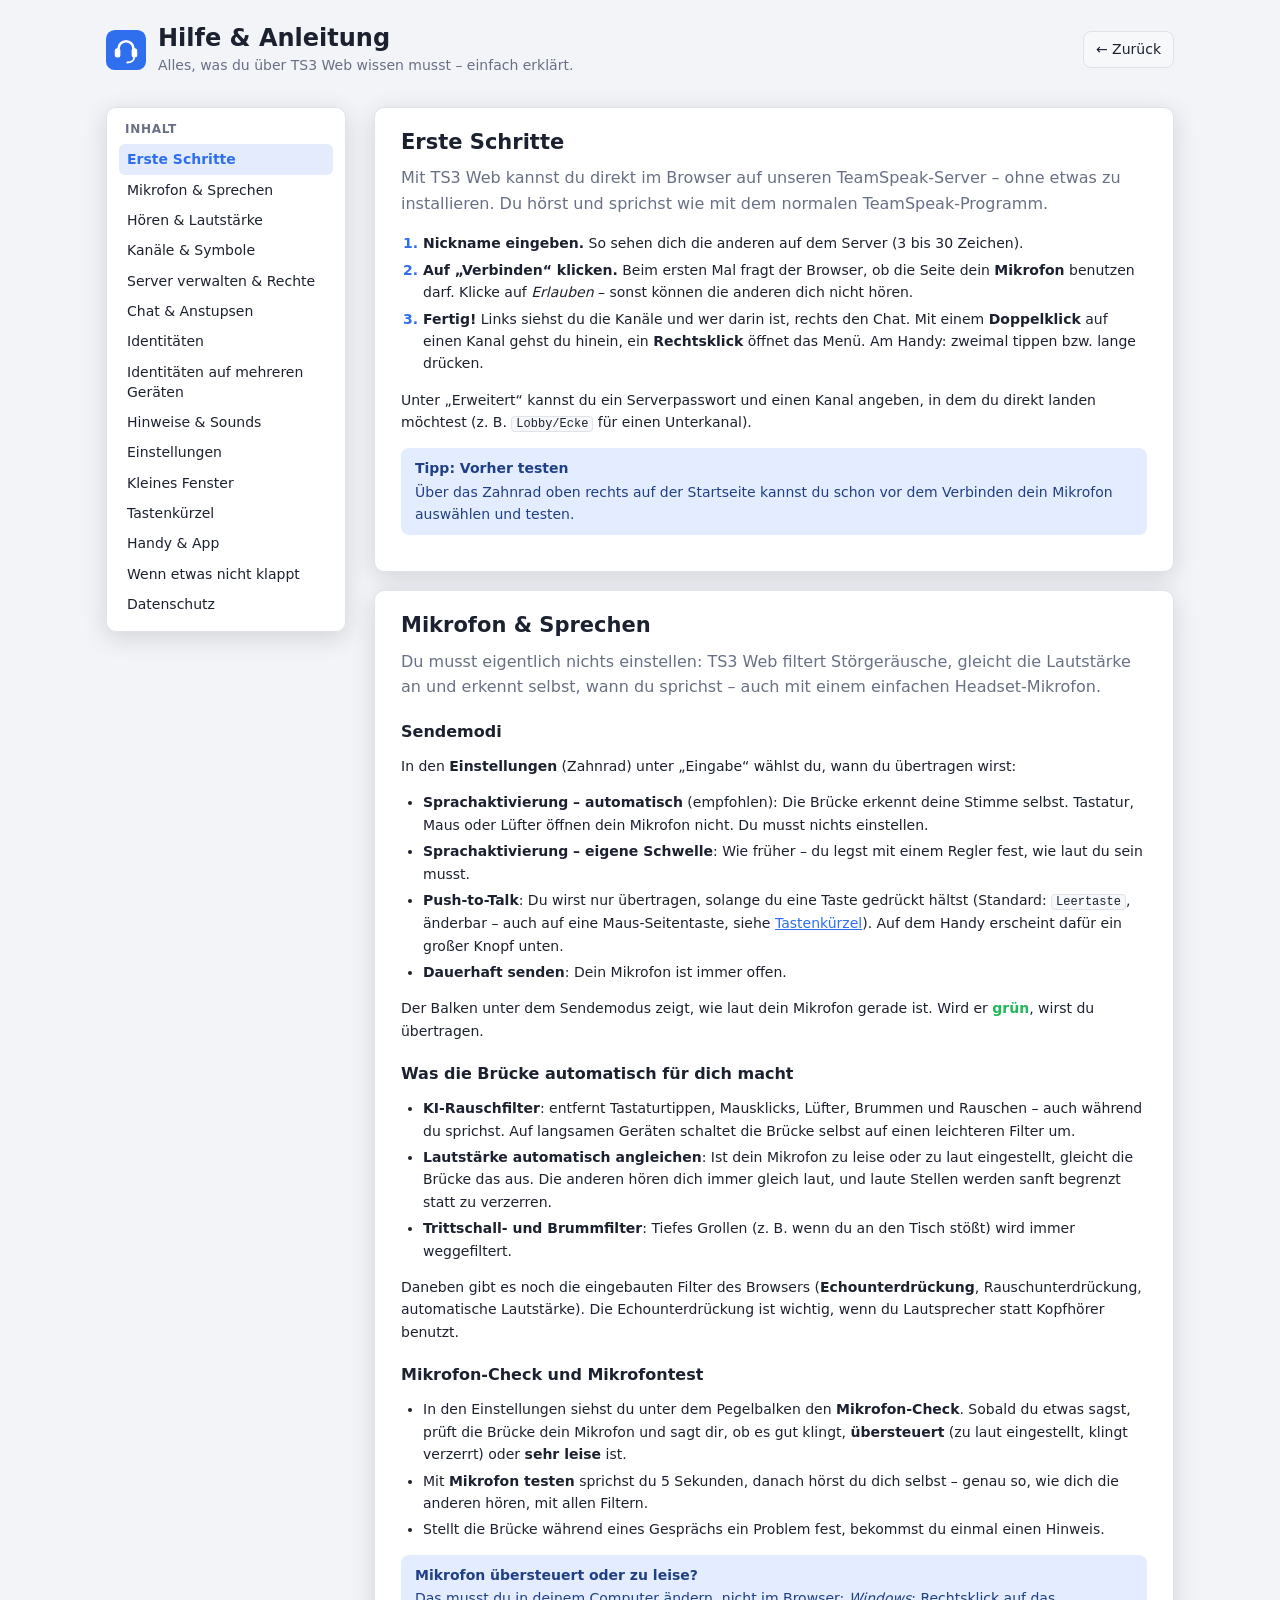
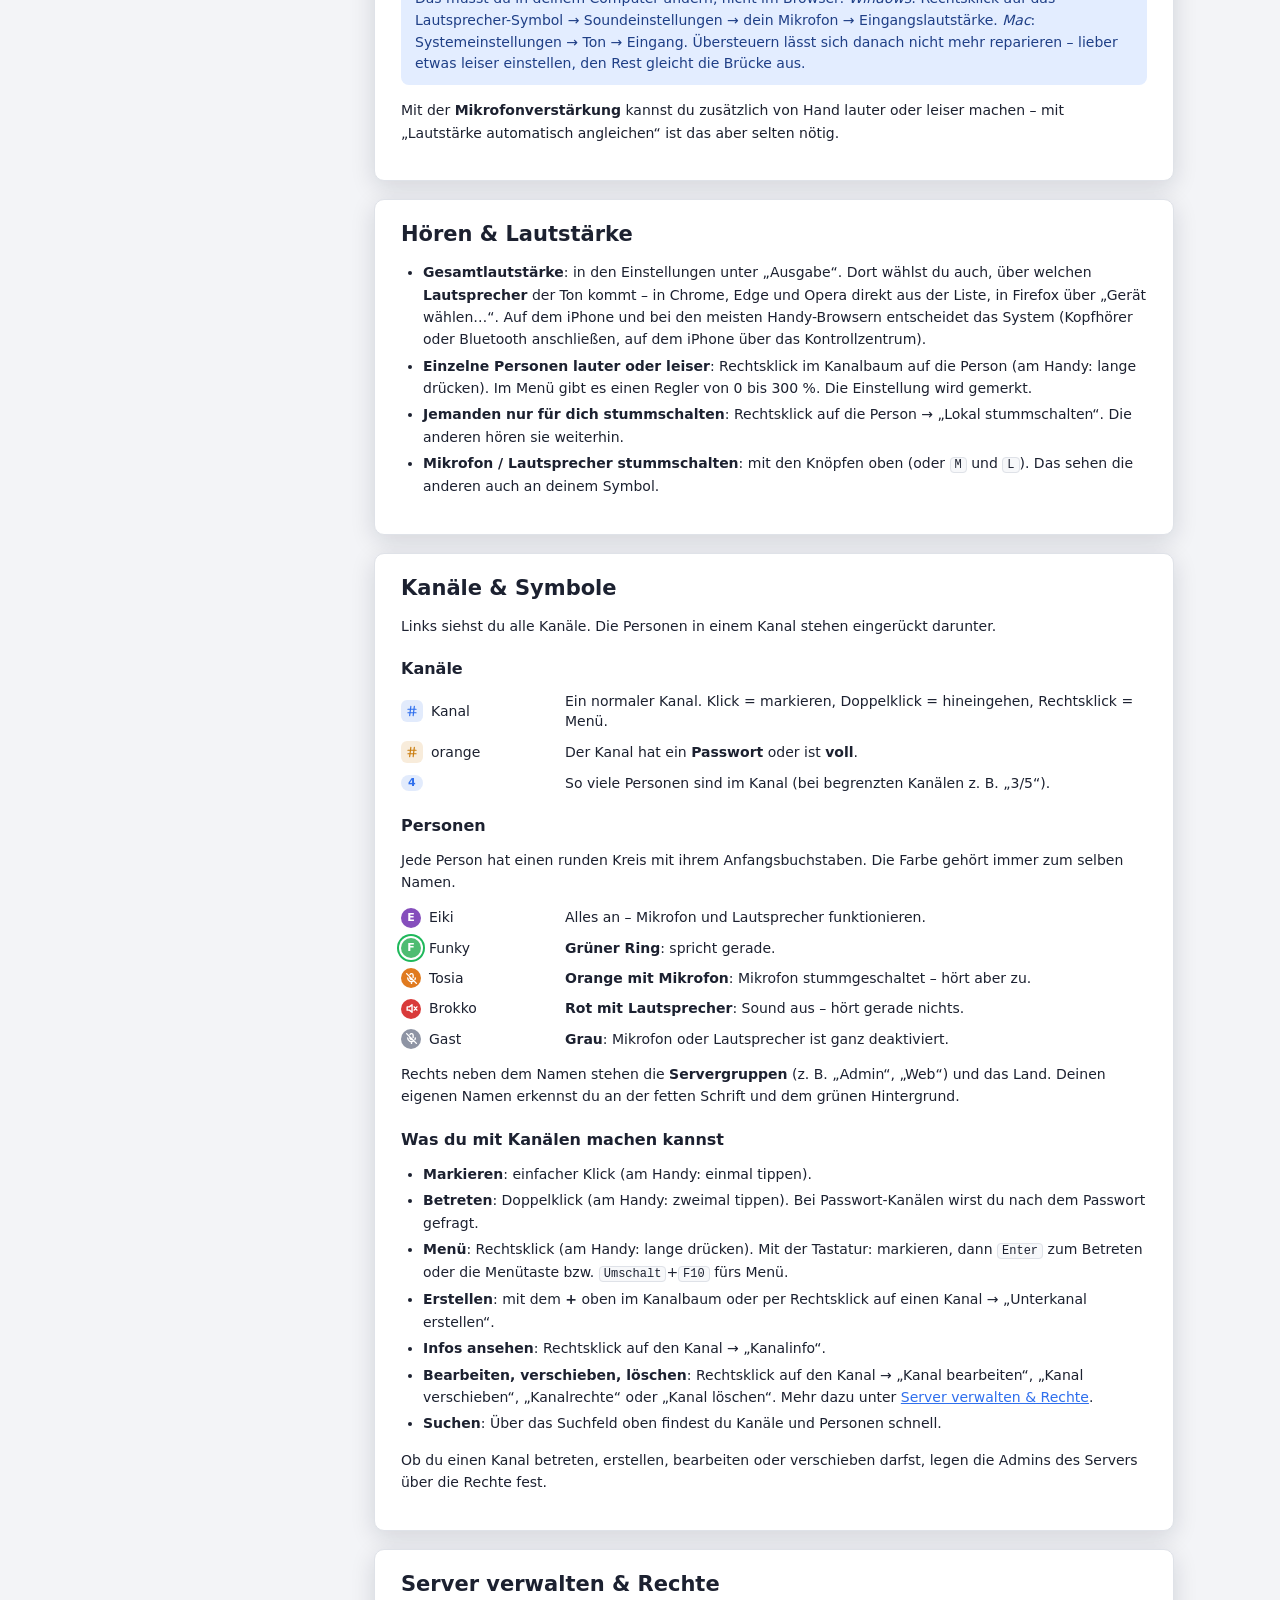
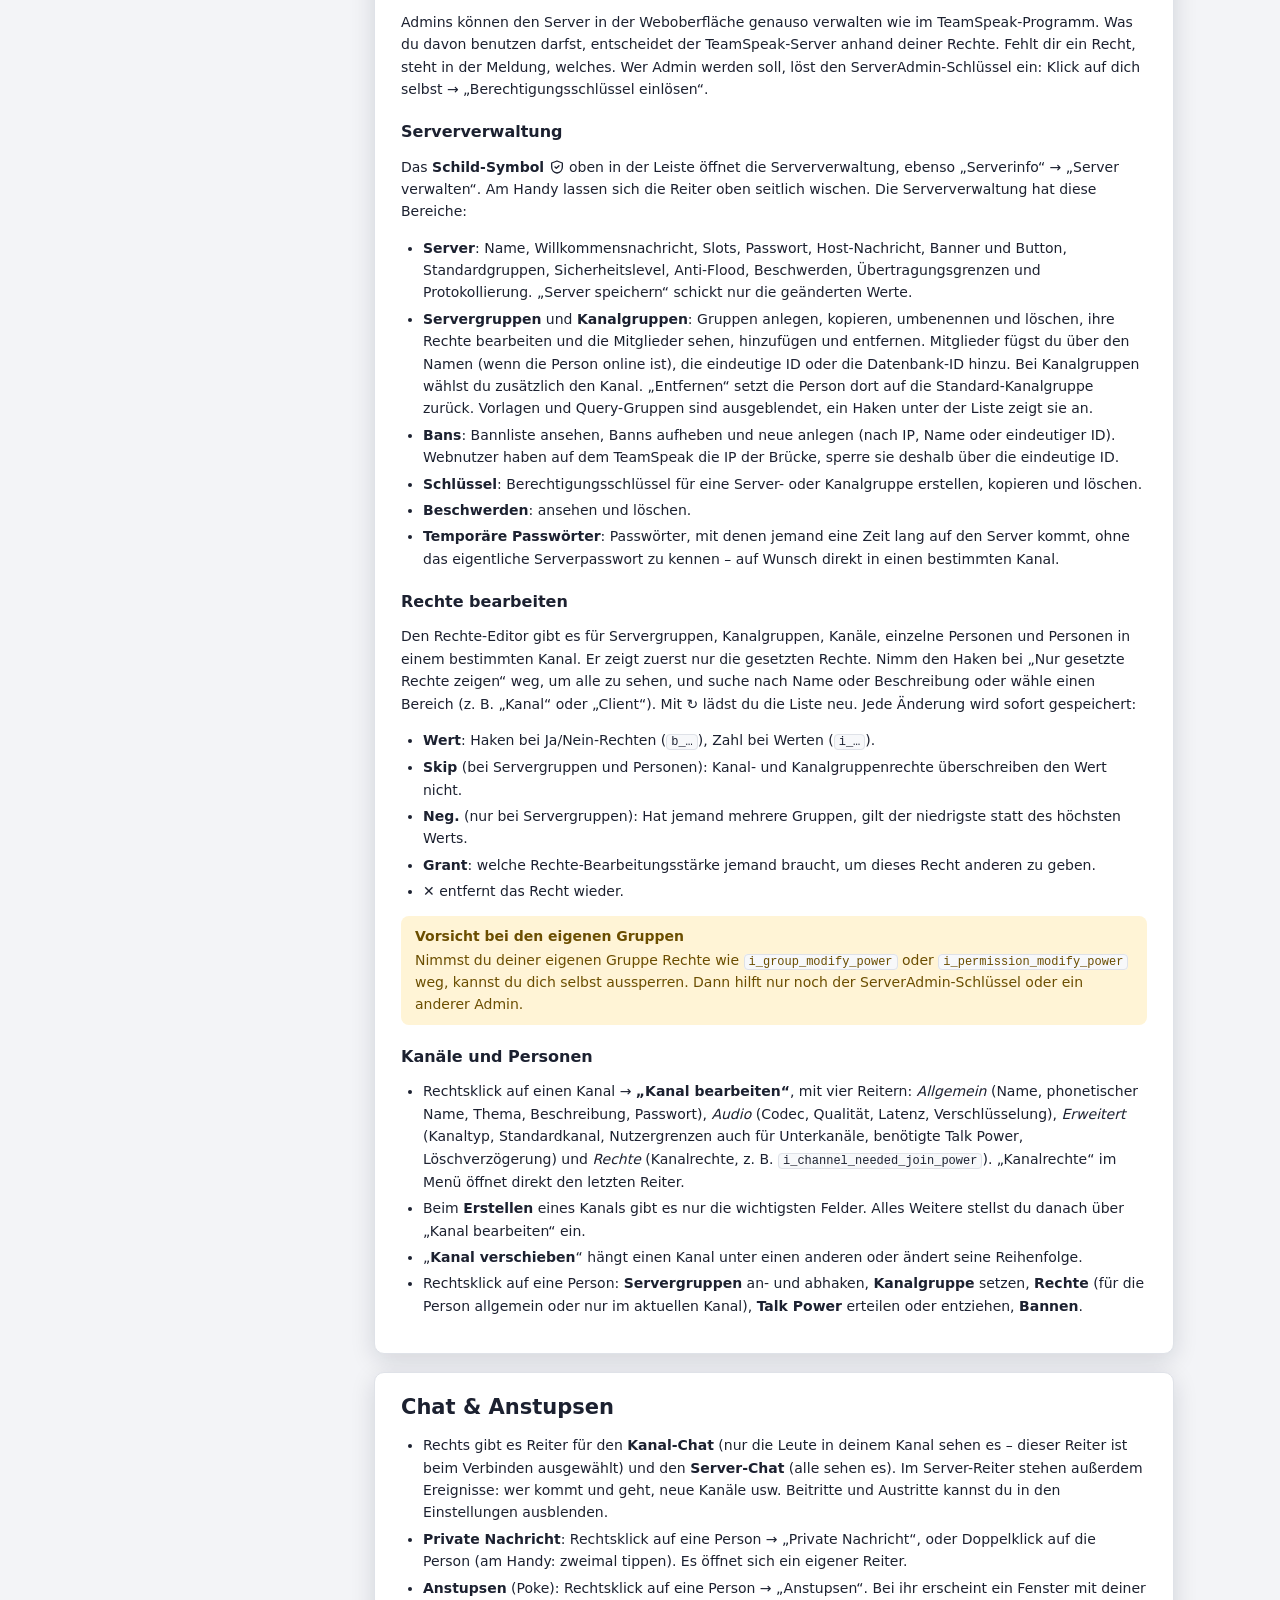
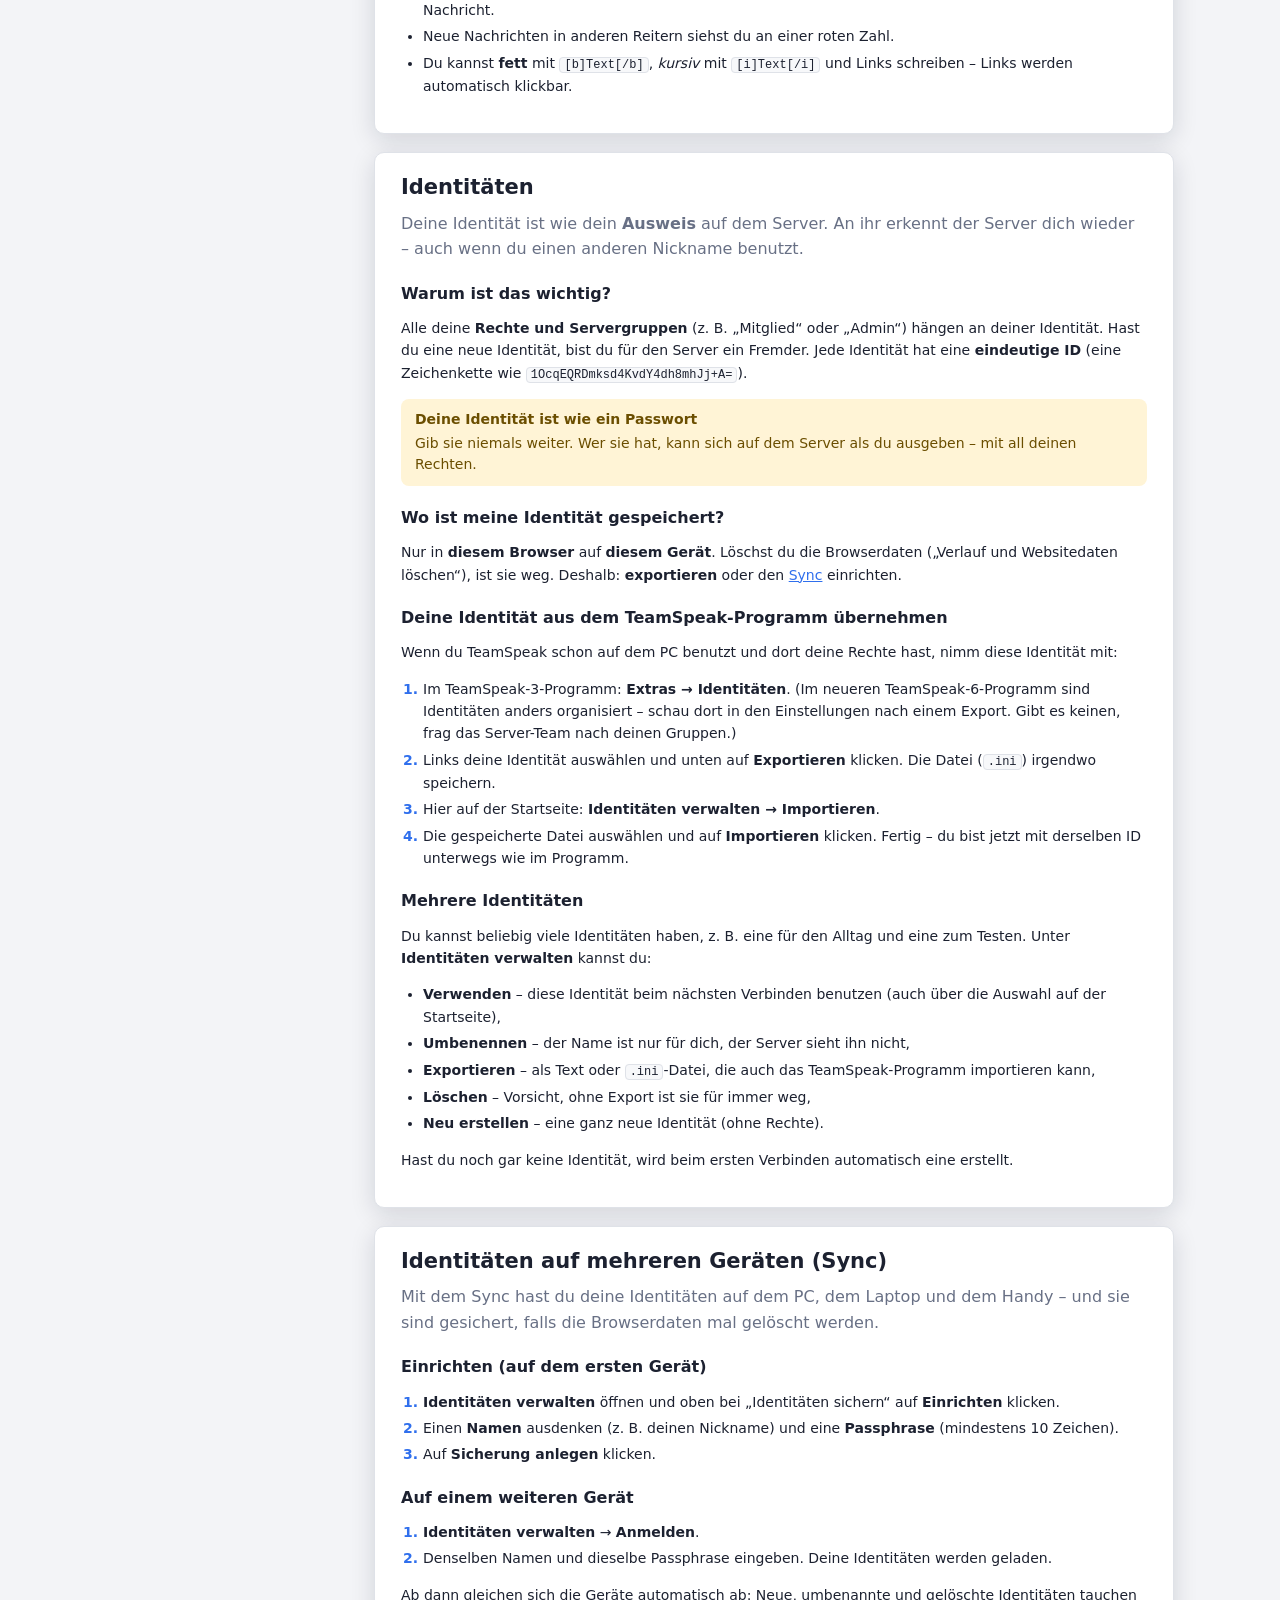
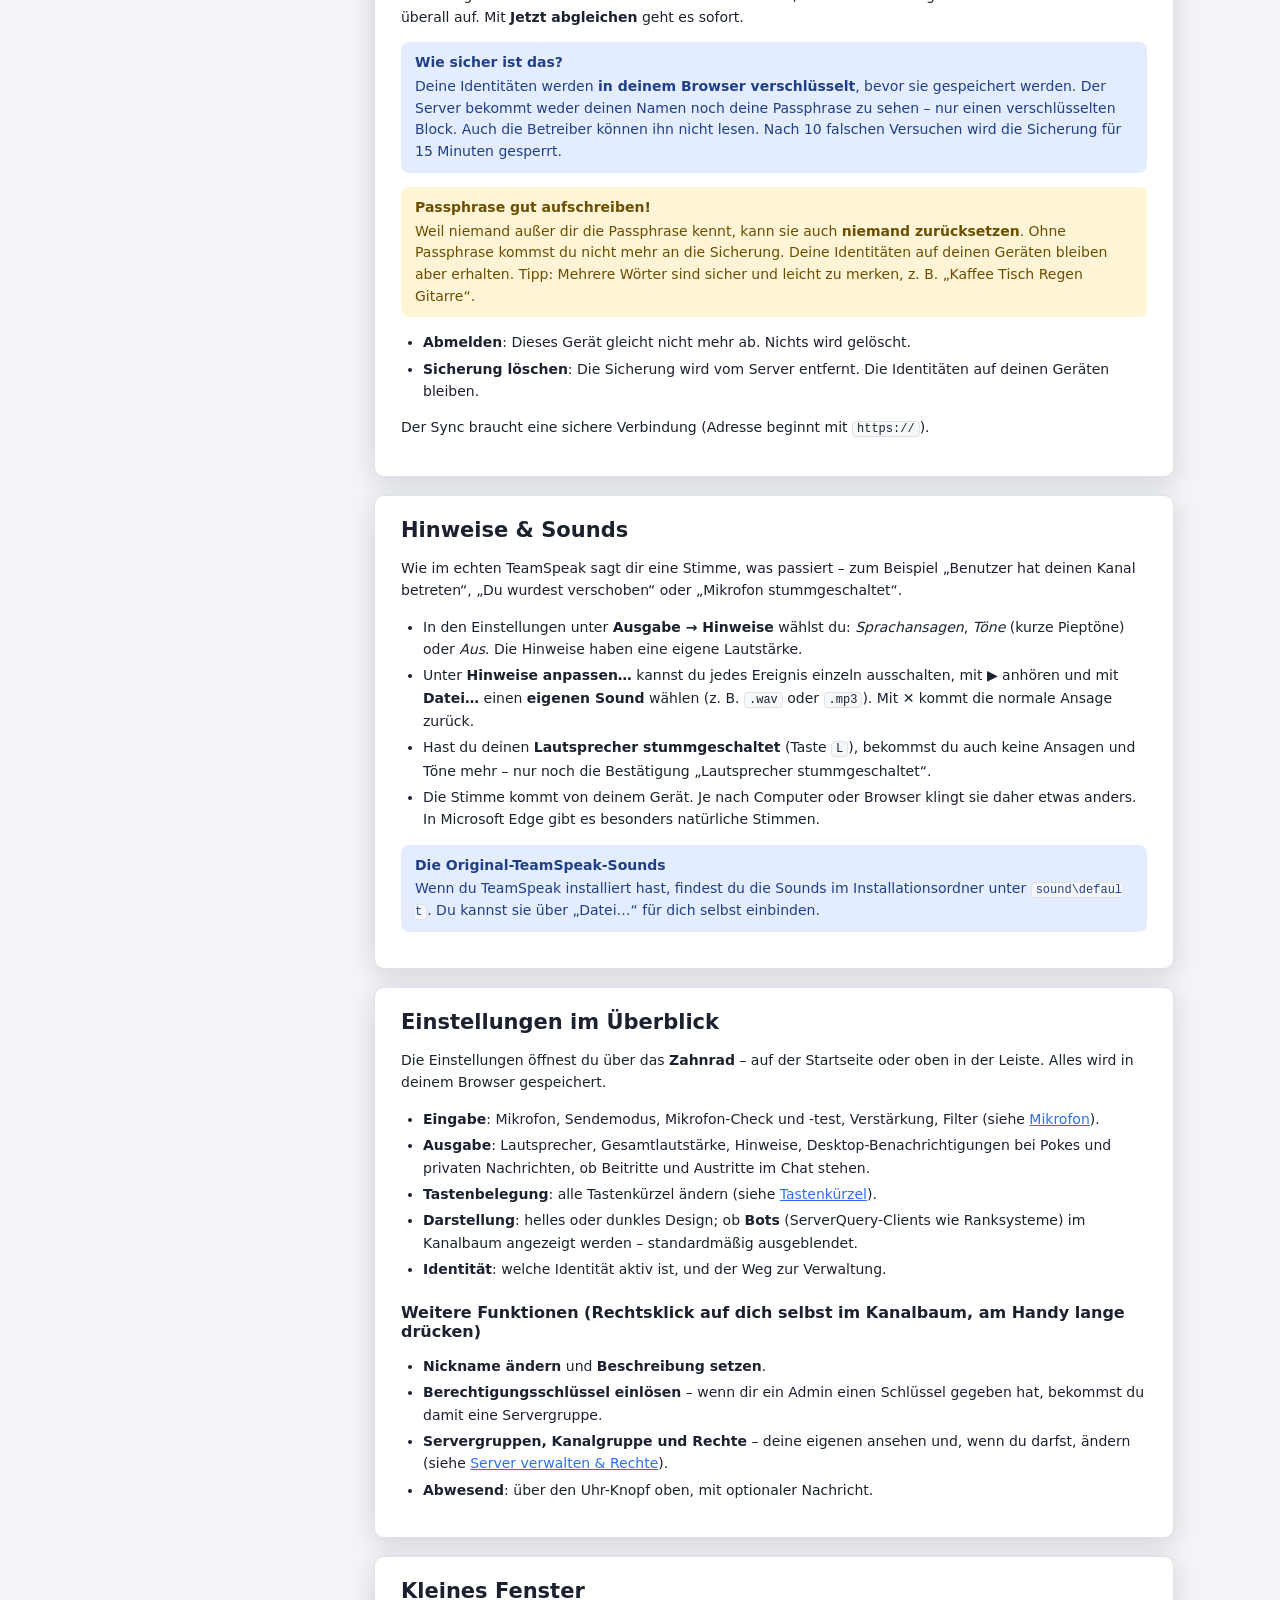
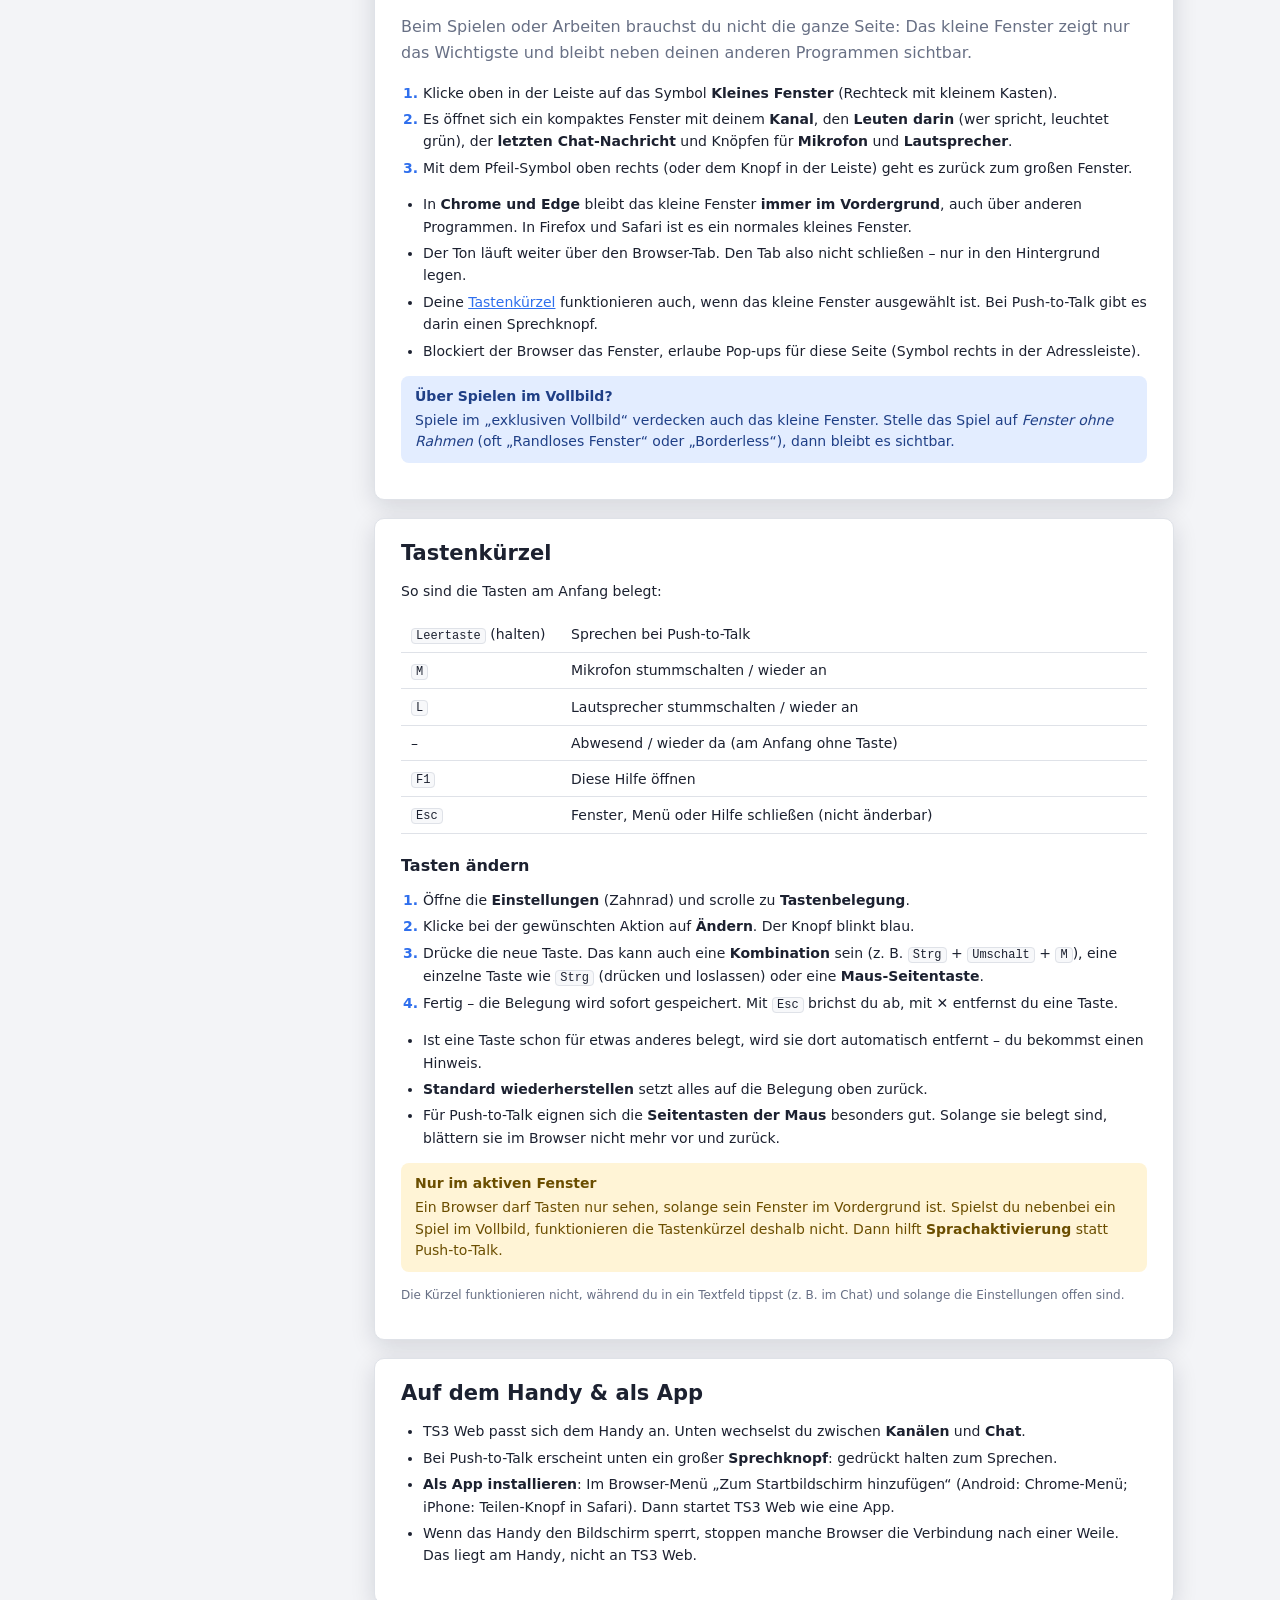
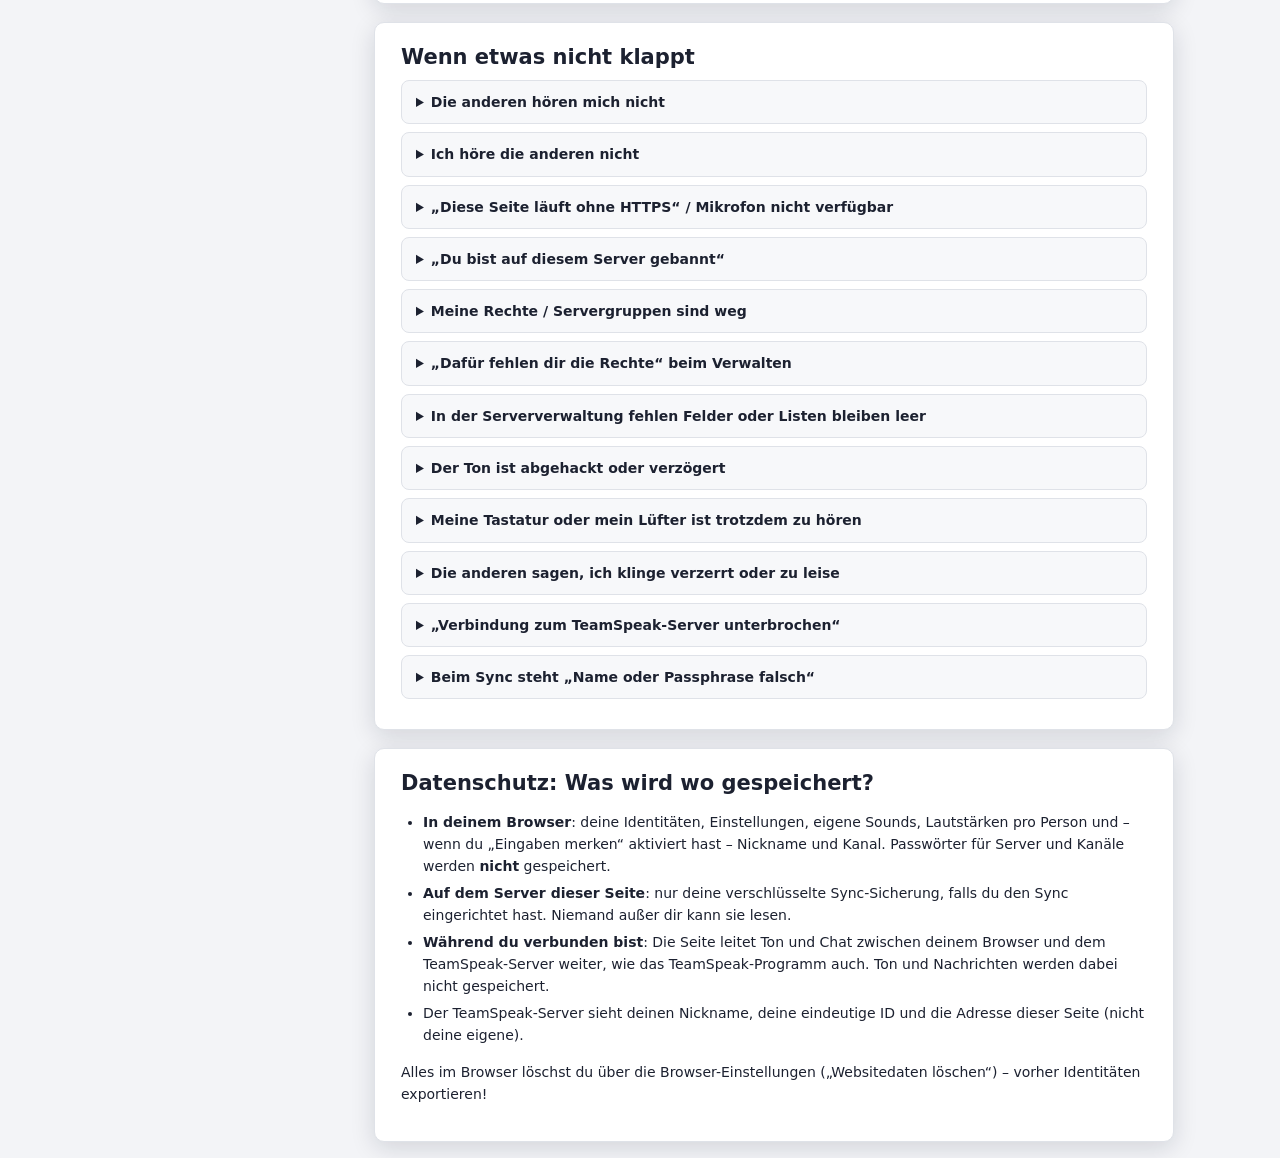
==== web/help.html @ 243bfe12 "TS Client: TeamSpeak-Client für Windows, macOS und Linux Desktop-Programm mit der Oberfläche der TS3" ====
<!doctype html>
<html lang="de">
<head>
<meta charset="utf-8">
<meta name="viewport" content="width=device-width, initial-scale=1, viewport-fit=cover">
<meta name="theme-color" content="#1b1f27">
<title>Hilfe – TS3 Web</title>
<link rel="icon" href="icon.svg" type="image/svg+xml">
<link rel="stylesheet" href="style.css">
<style>
  html, body { height: auto; min-height: 100%; }
  /* shown as overlay inside the app: the app's ✕ replaces the back button */
  .embedded .help-head .back { display: none; }
  .embedded .help-head { padding-right: 52px; }
  .help { max-width: 1100px; margin: 0 auto; padding: 16px; display: grid; grid-template-columns: 240px minmax(0, 1fr); gap: 28px; align-items: start; }
  .help-head { grid-column: 1 / -1; display: flex; align-items: center; gap: 12px; padding: 8px 0 4px; }
  .help-head h1 { margin: 0; font-size: 24px; }
  .help-head p { margin: 2px 0 0; }
  .help-head .back { margin-left: auto; text-decoration: none; }
  .toc { position: sticky; top: 16px; max-height: calc(100vh - 32px); overflow: auto; padding: 12px; }
  .toc h2 { font-size: 12px; text-transform: uppercase; letter-spacing: .06em; color: var(--muted); margin: 2px 6px 8px; }
  .toc a { display: block; padding: 5px 8px; border-radius: 6px; color: var(--text); text-decoration: none; font-size: 14px; }
  .toc a:hover { background: var(--hover); }
  .toc a.active { background: var(--select); color: var(--accent); font-weight: 600; }
  .content { min-width: 0; }
  .content section { padding: 22px 26px; margin-bottom: 18px; scroll-margin-top: 16px; }
  .content h2 { margin: 0 0 10px; font-size: 21px; }
  .content h3 { text-transform: none; letter-spacing: 0; font-size: 16px; color: var(--text); margin: 22px 0 6px; }
  .content p, .content li { line-height: 1.6; }
  .content ul, .content ol { padding-left: 22px; }
  .content li + li { margin-top: 4px; }
  .lead { font-size: 16px; color: var(--muted); margin-top: 0; }
  .tip, .warn-box { border-radius: 8px; padding: 10px 14px; margin: 14px 0; line-height: 1.55; }
  .tip { background: var(--info-bg); color: var(--info-text); }
  .warn-box { background: var(--warn-bg); color: var(--warn-text); }
  .tip > strong:first-child, .warn-box > strong:first-child { display: block; margin-bottom: 2px; }
  .legend { display: grid; grid-template-columns: auto 1fr; gap: 10px 14px; align-items: center; margin: 12px 0; }
  .legend .demo { display: flex; align-items: center; gap: 8px; min-width: 150px; font-size: 14px; }
  .legend .talk-dot.avatar { position: relative; }
  .legend .chan-ico { width: 22px; height: 22px; padding: 4px; border-radius: 6px; color: var(--accent); background: color-mix(in srgb, var(--accent) 14%, transparent); flex: none; }
  .legend .chan-ico.locked { color: #c97c0e; background: color-mix(in srgb, #d38b1f 16%, transparent); }
  .legend .chan-ico svg, .legend .ico svg { width: 100%; height: 100%; display: block; }
  .legend .count { font-size: 11px; font-weight: 600; padding: 0 7px; border-radius: 9px; background: color-mix(in srgb, var(--accent) 14%, transparent); color: var(--accent); }
  .legend .ring { box-shadow: 0 0 0 2px var(--panel), 0 0 0 4px var(--talk); }
  kbd { font-size: 12px; }
  table.keys { border-collapse: collapse; width: 100%; margin: 8px 0; }
  table.keys td { padding: 7px 10px; border-bottom: 1px solid var(--border); }
  table.keys td:first-child { width: 160px; white-space: nowrap; }
  details.faq { border: 1px solid var(--border); border-radius: 8px; padding: 0 14px; margin: 8px 0; background: var(--panel-2); }
  details.faq summary { color: var(--text); font-weight: 600; padding: 11px 0; }
  details.faq[open] summary { border-bottom: 1px solid var(--border); margin-bottom: 4px; }
  .steps li::marker { font-weight: 700; color: var(--accent); }
  @media (max-width: 820px) {
    .help { grid-template-columns: 1fr; gap: 12px; }
    .toc { position: static; max-height: none; }
    .toc nav { display: flex; flex-wrap: wrap; gap: 4px; }
    .toc a { background: var(--panel-2); border: 1px solid var(--border); font-size: 13px; }
    .content section { padding: 18px 16px; }
  }
</style>
</head>
<body>
<div class="help">
  <header class="help-head">
    <img src="icon.svg" alt="" width="40" height="40">
    <div>
      <h1>Hilfe &amp; Anleitung</h1>
      <p class="muted">Alles, was du über TS3 Web wissen musst – einfach erklärt.</p>
    </div>
    <a class="back" href="./"><button type="button">← Zurück</button></a>
  </header>

  <aside class="card toc">
    <h2>Inhalt</h2>
    <nav>
      <a href="#start">Erste Schritte</a>
      <a href="#mikrofon">Mikrofon &amp; Sprechen</a>
      <a href="#hoeren">Hören &amp; Lautstärke</a>
      <a href="#kanaele">Kanäle &amp; Symbole</a>
      <a href="#verwaltung">Server verwalten &amp; Rechte</a>
      <a href="#chat">Chat &amp; Anstupsen</a>
      <a href="#identitaet">Identitäten</a>
      <a href="#sync">Identitäten auf mehreren Geräten</a>
      <a href="#hinweise">Hinweise &amp; Sounds</a>
      <a href="#einstellungen">Einstellungen</a>
      <a href="#mini">Kleines Fenster</a>
      <a href="#tasten">Tastenkürzel</a>
      <a href="#handy">Handy &amp; App</a>
      <a href="#probleme">Wenn etwas nicht klappt</a>
      <a href="#datenschutz">Datenschutz</a>
    </nav>
  </aside>

  <main class="content">

    <section class="card" id="start">
      <h2>Erste Schritte</h2>
      <p class="lead">Mit TS3 Web kannst du direkt im Browser auf unseren TeamSpeak-Server – ohne etwas zu installieren. Du hörst und sprichst wie mit dem normalen TeamSpeak-Programm.</p>
      <ol class="steps">
        <li><strong>Nickname eingeben.</strong> So sehen dich die anderen auf dem Server (3 bis 30 Zeichen).</li>
        <li><strong>Auf „Verbinden“ klicken.</strong> Beim ersten Mal fragt der Browser, ob die Seite dein <strong>Mikrofon</strong> benutzen darf. Klicke auf <em>Erlauben</em> – sonst können die anderen dich nicht hören.</li>
        <li><strong>Fertig!</strong> Links siehst du die Kanäle und wer darin ist, rechts den Chat. Mit einem <strong>Doppelklick</strong> auf einen Kanal gehst du hinein, ein <strong>Rechtsklick</strong> öffnet das Menü. Am Handy: zweimal tippen bzw. lange drücken.</li>
      </ol>
      <p>Unter „Erweitert“ kannst du ein Serverpasswort und einen Kanal angeben, in dem du direkt landen möchtest (z.&nbsp;B. <code>Lobby/Ecke</code> für einen Unterkanal).</p>
      <div class="tip"><strong>Tipp: Vorher testen</strong>Über das Zahnrad oben rechts auf der Startseite kannst du schon vor dem Verbinden dein Mikrofon auswählen und testen.</div>
    </section>

    <section class="card" id="mikrofon">
      <h2>Mikrofon &amp; Sprechen</h2>
      <p class="lead">Du musst eigentlich nichts einstellen: TS3 Web filtert Störgeräusche, gleicht die Lautstärke an und erkennt selbst, wann du sprichst – auch mit einem einfachen Headset-Mikrofon.</p>
      <h3>Sendemodi</h3>
      <p>In den <strong>Einstellungen</strong> (Zahnrad) unter „Eingabe“ wählst du, wann du übertragen wirst:</p>
      <ul>
        <li><strong>Sprachaktivierung – automatisch</strong> (empfohlen): Die Brücke erkennt deine Stimme selbst. Tastatur, Maus oder Lüfter öffnen dein Mikrofon nicht. Du musst nichts einstellen.</li>
        <li><strong>Sprachaktivierung – eigene Schwelle</strong>: Wie früher – du legst mit einem Regler fest, wie laut du sein musst.</li>
        <li><strong>Push-to-Talk</strong>: Du wirst nur übertragen, solange du eine Taste gedrückt hältst (Standard: <kbd>Leertaste</kbd>, änderbar – auch auf eine Maus-Seitentaste, siehe <a href="#tasten">Tastenkürzel</a>). Auf dem Handy erscheint dafür ein großer Knopf unten.</li>
        <li><strong>Dauerhaft senden</strong>: Dein Mikrofon ist immer offen.</li>
      </ul>
      <p>Der Balken unter dem Sendemodus zeigt, wie laut dein Mikrofon gerade ist. Wird er <strong style="color:var(--talk)">grün</strong>, wirst du übertragen.</p>
      <h3>Was die Brücke automatisch für dich macht</h3>
      <ul>
        <li><strong>KI-Rauschfilter</strong>: entfernt Tastaturtippen, Mausklicks, Lüfter, Brummen und Rauschen – auch während du sprichst. Auf langsamen Geräten schaltet die Brücke selbst auf einen leichteren Filter um.</li>
        <li><strong>Lautstärke automatisch angleichen</strong>: Ist dein Mikrofon zu leise oder zu laut eingestellt, gleicht die Brücke das aus. Die anderen hören dich immer gleich laut, und laute Stellen werden sanft begrenzt statt zu verzerren.</li>
        <li><strong>Trittschall- und Brummfilter</strong>: Tiefes Grollen (z.&nbsp;B. wenn du an den Tisch stößt) wird immer weggefiltert.</li>
      </ul>
      <p>Daneben gibt es noch die eingebauten Filter des Browsers (<strong>Echounterdrückung</strong>, Rauschunterdrückung, automatische Lautstärke). Die Echounterdrückung ist wichtig, wenn du Lautsprecher statt Kopfhörer benutzt.</p>
      <h3>Mikrofon-Check und Mikrofontest</h3>
      <ul>
        <li>In den Einstellungen siehst du unter dem Pegelbalken den <strong>Mikrofon-Check</strong>. Sobald du etwas sagst, prüft die Brücke dein Mikrofon und sagt dir, ob es gut klingt, <strong>übersteuert</strong> (zu laut eingestellt, klingt verzerrt) oder <strong>sehr leise</strong> ist.</li>
        <li>Mit <strong>Mikrofon testen</strong> sprichst du 5 Sekunden, danach hörst du dich selbst – genau so, wie dich die anderen hören, mit allen Filtern.</li>
        <li>Stellt die Brücke während eines Gesprächs ein Problem fest, bekommst du einmal einen Hinweis.</li>
      </ul>
      <div class="tip"><strong>Mikrofon übersteuert oder zu leise?</strong>Das musst du in deinem Computer ändern, nicht im Browser: <em>Windows</em>: Rechtsklick auf das Lautsprecher-Symbol → Soundeinstellungen → dein Mikrofon → Eingangslautstärke. <em>Mac</em>: Systemeinstellungen → Ton → Eingang. Übersteuern lässt sich danach nicht mehr reparieren – lieber etwas leiser einstellen, den Rest gleicht die Brücke aus.</div>
      <p>Mit der <strong>Mikrofonverstärkung</strong> kannst du zusätzlich von Hand lauter oder leiser machen – mit „Lautstärke automatisch angleichen“ ist das aber selten nötig.</p>
    </section>

    <section class="card" id="hoeren">
      <h2>Hören &amp; Lautstärke</h2>
      <ul>
        <li><strong>Gesamtlautstärke</strong>: in den Einstellungen unter „Ausgabe“. Dort wählst du auch, über welchen <strong>Lautsprecher</strong> der Ton kommt – in Chrome, Edge und Opera direkt aus der Liste, in Firefox über „Gerät wählen…“. Auf dem iPhone und bei den meisten Handy-Browsern entscheidet das System (Kopfhörer oder Bluetooth anschließen, auf dem iPhone über das Kontrollzentrum).</li>
        <li><strong>Einzelne Personen lauter oder leiser</strong>: Rechtsklick im Kanalbaum auf die Person (am Handy: lange drücken). Im Menü gibt es einen Regler von 0 bis 300&nbsp;%. Die Einstellung wird gemerkt.</li>
        <li><strong>Jemanden nur für dich stummschalten</strong>: Rechtsklick auf die Person → „Lokal stummschalten“. Die anderen hören sie weiterhin.</li>
        <li><strong>Mikrofon / Lautsprecher stummschalten</strong>: mit den Knöpfen oben (oder <kbd>M</kbd> und <kbd>L</kbd>). Das sehen die anderen auch an deinem Symbol.</li>
      </ul>
    </section>

    <section class="card" id="kanaele">
      <h2>Kanäle &amp; Symbole</h2>
      <p>Links siehst du alle Kanäle. Die Personen in einem Kanal stehen eingerückt darunter.</p>
      <h3>Kanäle</h3>
      <div class="legend">
        <span class="demo"><span class="chan-ico"><svg viewBox="0 0 24 24" fill="none" stroke="currentColor" stroke-width="2" stroke-linecap="round"><path d="M5 9h14M5 15h14M10 4L8 20M16 4l-2 16"/></svg></span> Kanal</span><span>Ein normaler Kanal. Klick = markieren, Doppelklick = hineingehen, Rechtsklick = Menü.</span>
        <span class="demo"><span class="chan-ico locked"><svg viewBox="0 0 24 24" fill="none" stroke="currentColor" stroke-width="2" stroke-linecap="round"><path d="M5 9h14M5 15h14M10 4L8 20M16 4l-2 16"/></svg></span> orange</span><span>Der Kanal hat ein <strong>Passwort</strong> oder ist <strong>voll</strong>.</span>
        <span class="demo"><span class="count">4</span></span><span>So viele Personen sind im Kanal (bei begrenzten Kanälen z.&nbsp;B. „3/5“).</span>
      </div>
      <h3>Personen</h3>
      <p>Jede Person hat einen runden Kreis mit ihrem Anfangsbuchstaben. Die Farbe gehört immer zum selben Namen.</p>
      <div class="legend">
        <span class="demo"><span class="talk-dot avatar" style="--hue:270">E</span> Eiki</span><span>Alles an – Mikrofon und Lautsprecher funktionieren.</span>
        <span class="demo"><span class="talk-dot avatar ring" style="--hue:140">F</span> Funky</span><span><strong>Grüner Ring</strong>: spricht gerade.</span>
        <span class="demo"><span class="talk-dot avatar state mic-off"><span class="ico"><svg viewBox="0 0 24 24" fill="none" stroke="currentColor" stroke-width="2.6" stroke-linecap="round" stroke-linejoin="round"><path d="M3 3l18 18M9 9v2a3 3 0 0 0 5 2.2M15 10V6a3 3 0 0 0-5.7-1.3M5 11a7 7 0 0 0 11.5 5.3M19 11a7 7 0 0 1-.6 2.8M12 18v3"/></svg></span></span> Tosia</span><span><strong>Orange mit Mikrofon</strong>: Mikrofon stummgeschaltet – hört aber zu.</span>
        <span class="demo"><span class="talk-dot avatar state sound-off"><span class="ico"><svg viewBox="0 0 24 24" fill="none" stroke="currentColor" stroke-width="2.6" stroke-linecap="round" stroke-linejoin="round"><path d="M4 9h4l5-4v14l-5-4H4z"/><path d="M17 9l5 6M22 9l-5 6"/></svg></span></span> Brokko</span><span><strong>Rot mit Lautsprecher</strong>: Sound aus – hört gerade nichts.</span>
        <span class="demo"><span class="talk-dot avatar state hw-off"><span class="ico"><svg viewBox="0 0 24 24" fill="none" stroke="currentColor" stroke-width="2.6" stroke-linecap="round" stroke-linejoin="round"><path d="M3 3l18 18M9 9v2a3 3 0 0 0 5 2.2M15 10V6a3 3 0 0 0-5.7-1.3M5 11a7 7 0 0 0 11.5 5.3M19 11a7 7 0 0 1-.6 2.8M12 18v3"/></svg></span></span> Gast</span><span><strong>Grau</strong>: Mikrofon oder Lautsprecher ist ganz deaktiviert.</span>
      </div>
      <p>Rechts neben dem Namen stehen die <strong>Servergruppen</strong> (z.&nbsp;B. „Admin“, „Web“) und das Land. Deinen eigenen Namen erkennst du an der fetten Schrift und dem grünen Hintergrund.</p>
      <h3>Was du mit Kanälen machen kannst</h3>
      <ul>
        <li><strong>Markieren</strong>: einfacher Klick (am Handy: einmal tippen).</li>
        <li><strong>Betreten</strong>: Doppelklick (am Handy: zweimal tippen). Bei Passwort-Kanälen wirst du nach dem Passwort gefragt.</li>
        <li><strong>Menü</strong>: Rechtsklick (am Handy: lange drücken). Mit der Tastatur: markieren, dann <kbd>Enter</kbd> zum Betreten oder die Menütaste bzw. <kbd>Umschalt</kbd>+<kbd>F10</kbd> fürs Menü.</li>
        <li><strong>Erstellen</strong>: mit dem <strong>+</strong> oben im Kanalbaum oder per Rechtsklick auf einen Kanal → „Unterkanal erstellen“.</li>
        <li><strong>Infos ansehen</strong>: Rechtsklick auf den Kanal → „Kanalinfo“.</li>
        <li><strong>Bearbeiten, verschieben, löschen</strong>: Rechtsklick auf den Kanal → „Kanal bearbeiten“, „Kanal verschieben“, „Kanalrechte“ oder „Kanal löschen“. Mehr dazu unter <a href="#verwaltung">Server verwalten &amp; Rechte</a>.</li>
        <li><strong>Suchen</strong>: Über das Suchfeld oben findest du Kanäle und Personen schnell.</li>
      </ul>
      <p>Ob du einen Kanal betreten, erstellen, bearbeiten oder verschieben darfst, legen die Admins des Servers über die Rechte fest.</p>
    </section>

    <section class="card" id="verwaltung">
      <h2>Server verwalten &amp; Rechte</h2>
      <p>Admins können den Server in der Weboberfläche genauso verwalten wie im TeamSpeak-Programm. Was du davon benutzen darfst, entscheidet der TeamSpeak-Server anhand deiner Rechte. Fehlt dir ein Recht, steht in der Meldung, welches. Wer Admin werden soll, löst den ServerAdmin-Schlüssel ein: Klick auf dich selbst → „Berechtigungsschlüssel einlösen“.</p>
      <h3>Serververwaltung</h3>
      <p>Das <strong>Schild-Symbol</strong> <svg viewBox="0 0 24 24" width="16" height="16" style="vertical-align:-3px" fill="none" stroke="currentColor" stroke-width="2" stroke-linecap="round" stroke-linejoin="round"><path d="M12 3l8 3v6c0 4.5-3.4 8.3-8 9-4.6-.7-8-4.5-8-9V6z"/><path d="M9 12l2 2 4-4"/></svg> oben in der Leiste öffnet die Serververwaltung, ebenso „Serverinfo“ → „Server verwalten“. Am Handy lassen sich die Reiter oben seitlich wischen. Die Serververwaltung hat diese Bereiche:</p>
      <ul>
        <li><strong>Server</strong>: Name, Willkommensnachricht, Slots, Passwort, Host-Nachricht, Banner und Button, Standardgruppen, Sicherheitslevel, Anti-Flood, Beschwerden, Übertragungsgrenzen und Protokollierung. „Server speichern“ schickt nur die geänderten Werte.</li>
        <li><strong>Servergruppen</strong> und <strong>Kanalgruppen</strong>: Gruppen anlegen, kopieren, umbenennen und löschen, ihre Rechte bearbeiten und die Mitglieder sehen, hinzufügen und entfernen. Mitglieder fügst du über den Namen (wenn die Person online ist), die eindeutige ID oder die Datenbank-ID hinzu. Bei Kanalgruppen wählst du zusätzlich den Kanal. „Entfernen“ setzt die Person dort auf die Standard-Kanalgruppe zurück. Vorlagen und Query-Gruppen sind ausgeblendet, ein Haken unter der Liste zeigt sie an.</li>
        <li><strong>Bans</strong>: Bannliste ansehen, Banns aufheben und neue anlegen (nach IP, Name oder eindeutiger ID). Webnutzer haben auf dem TeamSpeak die IP der Brücke, sperre sie deshalb über die eindeutige ID.</li>
        <li><strong>Schlüssel</strong>: Berechtigungsschlüssel für eine Server- oder Kanalgruppe erstellen, kopieren und löschen.</li>
        <li><strong>Beschwerden</strong>: ansehen und löschen.</li>
        <li><strong>Temporäre Passwörter</strong>: Passwörter, mit denen jemand eine Zeit lang auf den Server kommt, ohne das eigentliche Serverpasswort zu kennen – auf Wunsch direkt in einen bestimmten Kanal.</li>
      </ul>
      <h3>Rechte bearbeiten</h3>
      <p>Den Rechte-Editor gibt es für Servergruppen, Kanalgruppen, Kanäle, einzelne Personen und Personen in einem bestimmten Kanal. Er zeigt zuerst nur die gesetzten Rechte. Nimm den Haken bei „Nur gesetzte Rechte zeigen“ weg, um alle zu sehen, und suche nach Name oder Beschreibung oder wähle einen Bereich (z.&nbsp;B. „Kanal“ oder „Client“). Mit ↻ lädst du die Liste neu. Jede Änderung wird sofort gespeichert:</p>
      <ul>
        <li><strong>Wert</strong>: Haken bei Ja/Nein-Rechten (<code>b_…</code>), Zahl bei Werten (<code>i_…</code>).</li>
        <li><strong>Skip</strong> (bei Servergruppen und Personen): Kanal- und Kanalgruppenrechte überschreiben den Wert nicht.</li>
        <li><strong>Neg.</strong> (nur bei Servergruppen): Hat jemand mehrere Gruppen, gilt der niedrigste statt des höchsten Werts.</li>
        <li><strong>Grant</strong>: welche Rechte-Bearbeitungsstärke jemand braucht, um dieses Recht anderen zu geben.</li>
        <li><strong>✕</strong> entfernt das Recht wieder.</li>
      </ul>
      <div class="warn-box"><strong>Vorsicht bei den eigenen Gruppen</strong>Nimmst du deiner eigenen Gruppe Rechte wie <code>i_group_modify_power</code> oder <code>i_permission_modify_power</code> weg, kannst du dich selbst aussperren. Dann hilft nur noch der ServerAdmin-Schlüssel oder ein anderer Admin.</div>
      <h3>Kanäle und Personen</h3>
      <ul>
        <li>Rechtsklick auf einen Kanal → <strong>„Kanal bearbeiten“</strong>, mit vier Reitern: <em>Allgemein</em> (Name, phonetischer Name, Thema, Beschreibung, Passwort), <em>Audio</em> (Codec, Qualität, Latenz, Verschlüsselung), <em>Erweitert</em> (Kanaltyp, Standardkanal, Nutzergrenzen auch für Unterkanäle, benötigte Talk Power, Löschverzögerung) und <em>Rechte</em> (Kanalrechte, z.&nbsp;B. <code>i_channel_needed_join_power</code>). „Kanalrechte“ im Menü öffnet direkt den letzten Reiter.</li>
        <li>Beim <strong>Erstellen</strong> eines Kanals gibt es nur die wichtigsten Felder. Alles Weitere stellst du danach über „Kanal bearbeiten“ ein.</li>
        <li>„<strong>Kanal verschieben</strong>“ hängt einen Kanal unter einen anderen oder ändert seine Reihenfolge.</li>
        <li>Rechtsklick auf eine Person: <strong>Servergruppen</strong> an- und abhaken, <strong>Kanalgruppe</strong> setzen, <strong>Rechte</strong> (für die Person allgemein oder nur im aktuellen Kanal), <strong>Talk Power</strong> erteilen oder entziehen, <strong>Bannen</strong>.</li>
      </ul>
    </section>

    <section class="card" id="chat">
      <h2>Chat &amp; Anstupsen</h2>
      <ul>
        <li>Rechts gibt es Reiter für den <strong>Kanal-Chat</strong> (nur die Leute in deinem Kanal sehen es – dieser Reiter ist beim Verbinden ausgewählt) und den <strong>Server-Chat</strong> (alle sehen es). Im Server-Reiter stehen außerdem Ereignisse: wer kommt und geht, neue Kanäle usw. Beitritte und Austritte kannst du in den Einstellungen ausblenden.</li>
        <li><strong>Private Nachricht</strong>: Rechtsklick auf eine Person → „Private Nachricht“, oder Doppelklick auf die Person (am Handy: zweimal tippen). Es öffnet sich ein eigener Reiter.</li>
        <li><strong>Anstupsen</strong> (Poke): Rechtsklick auf eine Person → „Anstupsen“. Bei ihr erscheint ein Fenster mit deiner Nachricht.</li>
        <li>Neue Nachrichten in anderen Reitern siehst du an einer roten Zahl.</li>
        <li>Du kannst <strong>fett</strong> mit <code>[b]Text[/b]</code>, <em>kursiv</em> mit <code>[i]Text[/i]</code> und Links schreiben – Links werden automatisch klickbar.</li>
      </ul>
    </section>

    <section class="card" id="identitaet">
      <h2>Identitäten</h2>
      <p class="lead">Deine Identität ist wie dein <strong>Ausweis</strong> auf dem Server. An ihr erkennt der Server dich wieder – auch wenn du einen anderen Nickname benutzt.</p>
      <h3>Warum ist das wichtig?</h3>
      <p>Alle deine <strong>Rechte und Servergruppen</strong> (z.&nbsp;B. „Mitglied“ oder „Admin“) hängen an deiner Identität. Hast du eine neue Identität, bist du für den Server ein Fremder. Jede Identität hat eine <strong>eindeutige ID</strong> (eine Zeichenkette wie <code>1OcqEQRDmksd4KvdY4dh8mhJj+A=</code>).</p>
      <div class="warn-box"><strong>Deine Identität ist wie ein Passwort</strong>Gib sie niemals weiter. Wer sie hat, kann sich auf dem Server als du ausgeben – mit all deinen Rechten.</div>
      <h3>Wo ist meine Identität gespeichert?</h3>
      <p>Nur in <strong>diesem Browser</strong> auf <strong>diesem Gerät</strong>. Löschst du die Browserdaten („Verlauf und Websitedaten löschen“), ist sie weg. Deshalb: <strong>exportieren</strong> oder den <a href="#sync">Sync</a> einrichten.</p>
      <h3>Deine Identität aus dem TeamSpeak-Programm übernehmen</h3>
      <p>Wenn du TeamSpeak schon auf dem PC benutzt und dort deine Rechte hast, nimm diese Identität mit:</p>
      <ol class="steps">
        <li>Im TeamSpeak-3-Programm: <strong>Extras → Identitäten</strong>. (Im neueren TeamSpeak-6-Programm sind Identitäten anders organisiert – schau dort in den Einstellungen nach einem Export. Gibt es keinen, frag das Server-Team nach deinen Gruppen.)</li>
        <li>Links deine Identität auswählen und unten auf <strong>Exportieren</strong> klicken. Die Datei (<code>.ini</code>) irgendwo speichern.</li>
        <li>Hier auf der Startseite: <strong>Identitäten verwalten → Importieren</strong>.</li>
        <li>Die gespeicherte Datei auswählen und auf <strong>Importieren</strong> klicken. Fertig – du bist jetzt mit derselben ID unterwegs wie im Programm.</li>
      </ol>
      <h3>Mehrere Identitäten</h3>
      <p>Du kannst beliebig viele Identitäten haben, z.&nbsp;B. eine für den Alltag und eine zum Testen. Unter <strong>Identitäten verwalten</strong> kannst du:</p>
      <ul>
        <li><strong>Verwenden</strong> – diese Identität beim nächsten Verbinden benutzen (auch über die Auswahl auf der Startseite),</li>
        <li><strong>Umbenennen</strong> – der Name ist nur für dich, der Server sieht ihn nicht,</li>
        <li><strong>Exportieren</strong> – als Text oder <code>.ini</code>-Datei, die auch das TeamSpeak-Programm importieren kann,</li>
        <li><strong>Löschen</strong> – Vorsicht, ohne Export ist sie für immer weg,</li>
        <li><strong>Neu erstellen</strong> – eine ganz neue Identität (ohne Rechte).</li>
      </ul>
      <p>Hast du noch gar keine Identität, wird beim ersten Verbinden automatisch eine erstellt.</p>
    </section>

    <section class="card" id="sync">
      <h2>Identitäten auf mehreren Geräten (Sync)</h2>
      <p class="lead">Mit dem Sync hast du deine Identitäten auf dem PC, dem Laptop und dem Handy – und sie sind gesichert, falls die Browserdaten mal gelöscht werden.</p>
      <h3>Einrichten (auf dem ersten Gerät)</h3>
      <ol class="steps">
        <li><strong>Identitäten verwalten</strong> öffnen und oben bei „Identitäten sichern“ auf <strong>Einrichten</strong> klicken.</li>
        <li>Einen <strong>Namen</strong> ausdenken (z.&nbsp;B. deinen Nickname) und eine <strong>Passphrase</strong> (mindestens 10 Zeichen).</li>
        <li>Auf <strong>Sicherung anlegen</strong> klicken.</li>
      </ol>
      <h3>Auf einem weiteren Gerät</h3>
      <ol class="steps">
        <li><strong>Identitäten verwalten</strong> → <strong>Anmelden</strong>.</li>
        <li>Denselben Namen und dieselbe Passphrase eingeben. Deine Identitäten werden geladen.</li>
      </ol>
      <p>Ab dann gleichen sich die Geräte automatisch ab: Neue, umbenannte und gelöschte Identitäten tauchen überall auf. Mit <strong>Jetzt abgleichen</strong> geht es sofort.</p>
      <div class="tip"><strong>Wie sicher ist das?</strong>Deine Identitäten werden <strong>in deinem Browser verschlüsselt</strong>, bevor sie gespeichert werden. Der Server bekommt weder deinen Namen noch deine Passphrase zu sehen – nur einen verschlüsselten Block. Auch die Betreiber können ihn nicht lesen. Nach 10 falschen Versuchen wird die Sicherung für 15 Minuten gesperrt.</div>
      <div class="warn-box"><strong>Passphrase gut aufschreiben!</strong>Weil niemand außer dir die Passphrase kennt, kann sie auch <strong>niemand zurücksetzen</strong>. Ohne Passphrase kommst du nicht mehr an die Sicherung. Deine Identitäten auf deinen Geräten bleiben aber erhalten. Tipp: Mehrere Wörter sind sicher und leicht zu merken, z.&nbsp;B. „Kaffee Tisch Regen Gitarre“.</div>
      <ul>
        <li><strong>Abmelden</strong>: Dieses Gerät gleicht nicht mehr ab. Nichts wird gelöscht.</li>
        <li><strong>Sicherung löschen</strong>: Die Sicherung wird vom Server entfernt. Die Identitäten auf deinen Geräten bleiben.</li>
      </ul>
      <p>Der Sync braucht eine sichere Verbindung (Adresse beginnt mit <code>https://</code>).</p>
    </section>

    <section class="card" id="hinweise">
      <h2>Hinweise &amp; Sounds</h2>
      <p>Wie im echten TeamSpeak sagt dir eine Stimme, was passiert – zum Beispiel „Benutzer hat deinen Kanal betreten“, „Du wurdest verschoben“ oder „Mikrofon stummgeschaltet“.</p>
      <ul>
        <li>In den Einstellungen unter <strong>Ausgabe → Hinweise</strong> wählst du: <em>Sprachansagen</em>, <em>Töne</em> (kurze Pieptöne) oder <em>Aus</em>. Die Hinweise haben eine eigene Lautstärke.</li>
        <li>Unter <strong>Hinweise anpassen…</strong> kannst du jedes Ereignis einzeln ausschalten, mit <strong>▶</strong> anhören und mit <strong>Datei…</strong> einen <strong>eigenen Sound</strong> wählen (z.&nbsp;B. <code>.wav</code> oder <code>.mp3</code>). Mit <strong>✕</strong> kommt die normale Ansage zurück.</li>
        <li>Hast du deinen <strong>Lautsprecher stummgeschaltet</strong> (Taste <kbd>L</kbd>), bekommst du auch keine Ansagen und Töne mehr – nur noch die Bestätigung „Lautsprecher stummgeschaltet“.</li>
        <li>Die Stimme kommt von deinem Gerät. Je nach Computer oder Browser klingt sie daher etwas anders. In Microsoft Edge gibt es besonders natürliche Stimmen.</li>
      </ul>
      <div class="tip"><strong>Die Original-TeamSpeak-Sounds</strong>Wenn du TeamSpeak installiert hast, findest du die Sounds im Installationsordner unter <code>sound\default</code>. Du kannst sie über „Datei…“ für dich selbst einbinden.</div>
    </section>

    <section class="card" id="einstellungen">
      <h2>Einstellungen im Überblick</h2>
      <p>Die Einstellungen öffnest du über das <strong>Zahnrad</strong> – auf der Startseite oder oben in der Leiste. Alles wird in deinem Browser gespeichert.</p>
      <ul>
        <li><strong>Eingabe</strong>: Mikrofon, Sendemodus, Mikrofon-Check und -test, Verstärkung, Filter (siehe <a href="#mikrofon">Mikrofon</a>).</li>
        <li><strong>Ausgabe</strong>: Lautsprecher, Gesamtlautstärke, Hinweise, Desktop-Benachrichtigungen bei Pokes und privaten Nachrichten, ob Beitritte und Austritte im Chat stehen.</li>
        <li><strong>Tastenbelegung</strong>: alle Tastenkürzel ändern (siehe <a href="#tasten">Tastenkürzel</a>).</li>
        <li><strong>Darstellung</strong>: helles oder dunkles Design; ob <strong>Bots</strong> (ServerQuery-Clients wie Ranksysteme) im Kanalbaum angezeigt werden – standardmäßig ausgeblendet.</li>
        <li><strong>Identität</strong>: welche Identität aktiv ist, und der Weg zur Verwaltung.</li>
      </ul>
      <h3>Weitere Funktionen (Rechtsklick auf dich selbst im Kanalbaum, am Handy lange drücken)</h3>
      <ul>
        <li><strong>Nickname ändern</strong> und <strong>Beschreibung setzen</strong>.</li>
        <li><strong>Berechtigungsschlüssel einlösen</strong> – wenn dir ein Admin einen Schlüssel gegeben hat, bekommst du damit eine Servergruppe.</li>
        <li><strong>Servergruppen, Kanalgruppe und Rechte</strong> – deine eigenen ansehen und, wenn du darfst, ändern (siehe <a href="#verwaltung">Server verwalten &amp; Rechte</a>).</li>
        <li><strong>Abwesend</strong>: über den Uhr-Knopf oben, mit optionaler Nachricht.</li>
      </ul>
    </section>

    <section class="card" id="mini">
      <h2>Kleines Fenster</h2>
      <p class="lead">Beim Spielen oder Arbeiten brauchst du nicht die ganze Seite: Das kleine Fenster zeigt nur das Wichtigste und bleibt neben deinen anderen Programmen sichtbar.</p>
      <ol class="steps">
        <li>Klicke oben in der Leiste auf das Symbol <strong>Kleines Fenster</strong> (Rechteck mit kleinem Kasten).</li>
        <li>Es öffnet sich ein kompaktes Fenster mit deinem <strong>Kanal</strong>, den <strong>Leuten darin</strong> (wer spricht, leuchtet grün), der <strong>letzten Chat-Nachricht</strong> und Knöpfen für <strong>Mikrofon</strong> und <strong>Lautsprecher</strong>.</li>
        <li>Mit dem Pfeil-Symbol oben rechts (oder dem Knopf in der Leiste) geht es zurück zum großen Fenster.</li>
      </ol>
      <ul>
        <li>In <strong>Chrome und Edge</strong> bleibt das kleine Fenster <strong>immer im Vordergrund</strong>, auch über anderen Programmen. In Firefox und Safari ist es ein normales kleines Fenster.</li>
        <li>Der Ton läuft weiter über den Browser-Tab. Den Tab also nicht schließen – nur in den Hintergrund legen.</li>
        <li>Deine <a href="#tasten">Tastenkürzel</a> funktionieren auch, wenn das kleine Fenster ausgewählt ist. Bei Push-to-Talk gibt es darin einen Sprechknopf.</li>
        <li>Blockiert der Browser das Fenster, erlaube Pop-ups für diese Seite (Symbol rechts in der Adressleiste).</li>
      </ul>
      <div class="tip"><strong>Über Spielen im Vollbild?</strong>Spiele im „exklusiven Vollbild“ verdecken auch das kleine Fenster. Stelle das Spiel auf <em>Fenster ohne Rahmen</em> (oft „Randloses Fenster“ oder „Borderless“), dann bleibt es sichtbar.</div>
    </section>

    <section class="card" id="tasten">
      <h2>Tastenkürzel</h2>
      <p>So sind die Tasten am Anfang belegt:</p>
      <table class="keys">
        <tr><td><kbd>Leertaste</kbd> (halten)</td><td>Sprechen bei Push-to-Talk</td></tr>
        <tr><td><kbd>M</kbd></td><td>Mikrofon stummschalten / wieder an</td></tr>
        <tr><td><kbd>L</kbd></td><td>Lautsprecher stummschalten / wieder an</td></tr>
        <tr><td>–</td><td>Abwesend / wieder da (am Anfang ohne Taste)</td></tr>
        <tr><td><kbd>F1</kbd></td><td>Diese Hilfe öffnen</td></tr>
        <tr><td><kbd>Esc</kbd></td><td>Fenster, Menü oder Hilfe schließen (nicht änderbar)</td></tr>
      </table>
      <h3>Tasten ändern</h3>
      <ol class="steps">
        <li>Öffne die <strong>Einstellungen</strong> (Zahnrad) und scrolle zu <strong>Tastenbelegung</strong>.</li>
        <li>Klicke bei der gewünschten Aktion auf <strong>Ändern</strong>. Der Knopf blinkt blau.</li>
        <li>Drücke die neue Taste. Das kann auch eine <strong>Kombination</strong> sein (z.&nbsp;B. <kbd>Strg</kbd> + <kbd>Umschalt</kbd> + <kbd>M</kbd>), eine einzelne Taste wie <kbd>Strg</kbd> (drücken und loslassen) oder eine <strong>Maus-Seitentaste</strong>.</li>
        <li>Fertig – die Belegung wird sofort gespeichert. Mit <kbd>Esc</kbd> brichst du ab, mit <strong>✕</strong> entfernst du eine Taste.</li>
      </ol>
      <ul>
        <li>Ist eine Taste schon für etwas anderes belegt, wird sie dort automatisch entfernt – du bekommst einen Hinweis.</li>
        <li><strong>Standard wiederherstellen</strong> setzt alles auf die Belegung oben zurück.</li>
        <li>Für Push-to-Talk eignen sich die <strong>Seitentasten der Maus</strong> besonders gut. Solange sie belegt sind, blättern sie im Browser nicht mehr vor und zurück.</li>
      </ul>
      <div class="warn-box"><strong>Nur im aktiven Fenster</strong>Ein Browser darf Tasten nur sehen, solange sein Fenster im Vordergrund ist. Spielst du nebenbei ein Spiel im Vollbild, funktionieren die Tastenkürzel deshalb nicht. Dann hilft <strong>Sprachaktivierung</strong> statt Push-to-Talk.</div>
      <p class="muted small">Die Kürzel funktionieren nicht, während du in ein Textfeld tippst (z.&nbsp;B. im Chat) und solange die Einstellungen offen sind.</p>
    </section>

    <section class="card" id="handy">
      <h2>Auf dem Handy &amp; als App</h2>
      <ul>
        <li>TS3 Web passt sich dem Handy an. Unten wechselst du zwischen <strong>Kanälen</strong> und <strong>Chat</strong>.</li>
        <li>Bei Push-to-Talk erscheint unten ein großer <strong>Sprechknopf</strong>: gedrückt halten zum Sprechen.</li>
        <li><strong>Als App installieren</strong>: Im Browser-Menü „Zum Startbildschirm hinzufügen“ (Android: Chrome-Menü; iPhone: Teilen-Knopf in Safari). Dann startet TS3 Web wie eine App.</li>
        <li>Wenn das Handy den Bildschirm sperrt, stoppen manche Browser die Verbindung nach einer Weile. Das liegt am Handy, nicht an TS3 Web.</li>
      </ul>
    </section>

    <section class="card" id="probleme">
      <h2>Wenn etwas nicht klappt</h2>
      <details class="faq"><summary>Die anderen hören mich nicht</summary>
        <ul>
          <li>Hat der Browser das <strong>Mikrofon erlaubt</strong>? Klicke links neben der Adresse auf das Schloss-Symbol und erlaube das Mikrofon. Danach die Seite neu laden.</li>
          <li>Ist dein Mikrofon <strong>stummgeschaltet</strong> (Taste <kbd>M</kbd>, orangenes Symbol)?</li>
          <li>Wird der Pegelbalken in den Einstellungen beim Sprechen <strong>grün</strong>? Wenn nicht: Mach einen <strong>Mikrofontest</strong> und schau auf den Mikrofon-Check, siehe <a href="#mikrofon">Mikrofon</a>.</li>
          <li>Ist in den Einstellungen das <strong>richtige Mikrofon</strong> ausgewählt?</li>
          <li>Steht unten „Du darfst in diesem Kanal nicht sprechen“? Dann fehlt dir in diesem Kanal das Recht dazu.</li>
        </ul>
      </details>
      <details class="faq"><summary>Ich höre die anderen nicht</summary>
        <ul>
          <li>Ist dein <strong>Lautsprecher stummgeschaltet</strong> (Taste <kbd>L</kbd>)?</li>
          <li>Ist die Gesamtlautstärke oder die Lautstärke der Person auf 0 („lokal stumm“)?</li>
          <li>Ist der richtige Lautsprecher gewählt und der Tab im Browser nicht stummgeschaltet?</li>
          <li>Klicke einmal irgendwo auf die Seite – manche Browser starten den Ton erst nach einem Klick.</li>
        </ul>
      </details>
      <details class="faq"><summary>„Diese Seite läuft ohne HTTPS“ / Mikrofon nicht verfügbar</summary>
        <p>Browser erlauben das Mikrofon nur über sichere Verbindungen (<code>https://</code>). Ohne HTTPS kannst du nur zuhören. Sag den Betreibern Bescheid.</p>
      </details>
      <details class="faq"><summary>„Du bist auf diesem Server gebannt“</summary>
        <p>Der Server lässt dich nicht hinein. Unter der Meldung stehen Grund und Dauer. Wenn du denkst, dass das ein Fehler ist, wende dich an die Admins des Servers.</p>
      </details>
      <details class="faq"><summary>Meine Rechte / Servergruppen sind weg</summary>
        <p>Du benutzt vermutlich eine andere Identität als sonst – zum Beispiel, weil die Browserdaten gelöscht wurden oder du auf einem anderen Gerät bist. Importiere deine Identität aus dem TeamSpeak-Programm oder melde dich beim <a href="#sync">Sync</a> an. Siehe <a href="#identitaet">Identitäten</a>.</p>
      </details>
      <details class="faq"><summary>„Dafür fehlen dir die Rechte“ beim Verwalten</summary>
        <p>Der TeamSpeak-Server erlaubt dir diese Änderung nicht. In Klammern steht, welches Recht fehlt (z.&nbsp;B. <code>b_virtualserver_modify_name</code>). Bitte einen Admin, dir das Recht oder eine passende Gruppe zu geben, oder löse einen Berechtigungsschlüssel ein. Steht dort „Gruppen-Bearbeitungsstärke“ oder „Rechte-Bearbeitungsstärke“, ist die Gruppe bzw. das Recht für deine Stärke zu hoch. Die Werte <code>i_group_modify_power</code> und <code>i_permission_modify_power</code> deiner Gruppe müssen mindestens so hoch sein wie die benötigte Stärke.</p>
      </details>
      <details class="faq"><summary>In der Serververwaltung fehlen Felder oder Listen bleiben leer</summary>
        <p>Der Server schickt nur, was du sehen darfst. Fehlen dir Rechte zum Ansehen (z.&nbsp;B. für die Bannliste oder die Servereinstellungen), erscheint eine Fehlermeldung oder die Felder fehlen. Eine leere Liste kann aber auch einfach bedeuten, dass es nichts gibt – etwa keine Banns. Mit ↻ bzw. durch erneutes Öffnen lädst du neu.</p>
      </details>
      <details class="faq"><summary>Der Ton ist abgehackt oder verzögert</summary>
        <ul>
          <li>Oben neben dem Servernamen siehst du deinen <strong>Ping</strong> und ob Daten verloren gehen. Ein schwaches WLAN oder mobiles Netz ist oft die Ursache.</li>
          <li>Schließe andere Tabs, die viel Leistung brauchen (z.&nbsp;B. Videos).</li>
        </ul>
      </details>
      <details class="faq"><summary>Meine Tastatur oder mein Lüfter ist trotzdem zu hören</summary>
        <p>Prüfe, ob der <strong>KI-Rauschfilter</strong> an ist und als Sendemodus <strong>„Sprachaktivierung – automatisch“</strong> gewählt ist. Steht im Mikrofon-Check „Rauschfilter: leicht“, ist dein Gerät für den starken Filter zu langsam – dann hilft es, andere Programme zu schließen. Mit Push-to-Talk hört man garantiert nur, was du willst.</p>
      </details>
      <details class="faq"><summary>Die anderen sagen, ich klinge verzerrt oder zu leise</summary>
        <p>Schau in den Einstellungen auf den <strong>Mikrofon-Check</strong> und mach einen <strong>Mikrofontest</strong>. Meist ist das Mikrofon im Computer zu laut (verzerrt) oder zu leise eingestellt – siehe <a href="#mikrofon">Mikrofon &amp; Sprechen</a>.</p>
      </details>
      <details class="faq"><summary>„Verbindung zum TeamSpeak-Server unterbrochen“</summary>
        <p>TS3 Web versucht automatisch, die Verbindung wiederherzustellen. Klappt es nicht, lade die Seite neu und verbinde dich erneut.</p>
      </details>
      <details class="faq"><summary>Beim Sync steht „Name oder Passphrase falsch“</summary>
        <p>Achte auf Groß- und Kleinschreibung der <strong>Passphrase</strong> (beim Namen ist sie egal). Nach 10 Fehlversuchen musst du 15 Minuten warten.</p>
      </details>
    </section>

    <section class="card" id="datenschutz">
      <h2>Datenschutz: Was wird wo gespeichert?</h2>
      <ul>
        <li><strong>In deinem Browser</strong>: deine Identitäten, Einstellungen, eigene Sounds, Lautstärken pro Person und – wenn du „Eingaben merken“ aktiviert hast – Nickname und Kanal. Passwörter für Server und Kanäle werden <strong>nicht</strong> gespeichert.</li>
        <li><strong>Auf dem Server dieser Seite</strong>: nur deine verschlüsselte Sync-Sicherung, falls du den Sync eingerichtet hast. Niemand außer dir kann sie lesen.</li>
        <li><strong>Während du verbunden bist</strong>: Die Seite leitet Ton und Chat zwischen deinem Browser und dem TeamSpeak-Server weiter, wie das TeamSpeak-Programm auch. Ton und Nachrichten werden dabei nicht gespeichert.</li>
        <li>Der TeamSpeak-Server sieht deinen Nickname, deine eindeutige ID und die Adresse dieser Seite (nicht deine eigene).</li>
      </ul>
      <p>Alles im Browser löschst du über die Browser-Einstellungen („Websitedaten löschen“) – vorher Identitäten exportieren!</p>
    </section>

  </main>
</div>
<script src="help.js"></script>
</body>
</html>
---- web/style.css ----
:root {
  --bg: #f3f4f7;
  --panel: #ffffff;
  --panel-2: #f7f8fa;
  --border: #dfe2e8;
  --text: #1c2130;
  --muted: #687085;
  --accent: #2f6fed;
  --accent-text: #ffffff;
  --hover: #eef1f7;
  --select: #e3ebfd;
  --talk: #1fb85b;
  --danger: #d93a3a;
  --warn-bg: #fff4d6;
  --warn-text: #6b4e00;
  --err-bg: #fde3e3;
  --err-text: #8a1c1c;
  --info-bg: #e3edff;
  --info-text: #1f3f86;
  --shadow: 0 6px 24px rgba(16, 24, 40, .14);
  --radius: 10px;
  color-scheme: light;
}
@media (prefers-color-scheme: dark) {
  :root:not([data-theme="light"]) {
    --bg: #12151b;
    --panel: #1b1f27;
    --panel-2: #222731;
    --border: #2e3442;
    --text: #e6e8ee;
    --muted: #8d95a8;
    --accent: #4d86ff;
    --hover: #262c38;
    --select: #233457;
    --warn-bg: #3a3014;
    --warn-text: #f3d888;
    --err-bg: #3d1d1f;
    --err-text: #ffb4b4;
    --info-bg: #1c2a48;
    --info-text: #b8ccff;
    --shadow: 0 8px 30px rgba(0, 0, 0, .5);
    color-scheme: dark;
  }
}
:root[data-theme="dark"] {
  --bg: #12151b;
  --panel: #1b1f27;
  --panel-2: #222731;
  --border: #2e3442;
  --text: #e6e8ee;
  --muted: #8d95a8;
  --accent: #4d86ff;
  --hover: #262c38;
  --select: #233457;
  --warn-bg: #3a3014;
  --warn-text: #f3d888;
  --err-bg: #3d1d1f;
  --err-text: #ffb4b4;
  --info-bg: #1c2a48;
  --info-text: #b8ccff;
  --shadow: 0 8px 30px rgba(0, 0, 0, .5);
  color-scheme: dark;
}

* { box-sizing: border-box; }
html, body { height: 100%; margin: 0; }
body {
  background: var(--bg);
  color: var(--text);
  font: 14px/1.45 system-ui, -apple-system, "Segoe UI", Roboto, Ubuntu, sans-serif;
  -webkit-font-smoothing: antialiased;
}
[hidden] { display: none !important; }
h1, h2, h3 { margin: 0; line-height: 1.2; }
h1 { font-size: 22px; }
h2 { font-size: 17px; }
h3 { font-size: 13px; text-transform: uppercase; letter-spacing: .06em; color: var(--muted); margin: 18px 0 8px; }
code, kbd { font-family: ui-monospace, SFMono-Regular, Menlo, Consolas, monospace; font-size: 12px; background: var(--panel-2); border: 1px solid var(--border); border-radius: 4px; padding: 0 4px; word-break: break-all; }
a { color: var(--accent); }
.muted { color: var(--muted); }
.small { font-size: 12px; }

button {
  font: inherit; color: var(--text); background: var(--panel-2); border: 1px solid var(--border);
  border-radius: 8px; padding: 7px 12px; cursor: pointer;
}
button:hover { background: var(--hover); }
button.primary { background: var(--accent); color: var(--accent-text); border-color: transparent; }
button.primary:hover { filter: brightness(1.08); }
button.danger { color: var(--danger); }
button.big { width: 100%; padding: 11px; font-size: 15px; font-weight: 600; }
button:disabled { opacity: .5; cursor: default; }
input, select, textarea {
  font: inherit; color: var(--text); background: var(--panel-2); border: 1px solid var(--border);
  border-radius: 8px; padding: 8px 10px; width: 100%;
}
input:focus, select:focus, textarea:focus, button:focus-visible { outline: 2px solid var(--accent); outline-offset: 1px; }
input[type="checkbox"] { width: auto; }
input[type="range"] { padding: 0; accent-color: var(--accent); }
label { display: block; margin: 10px 0; font-weight: 500; }
label > input, label > select, label > textarea { margin-top: 4px; font-weight: 400; }
label.check { display: flex; gap: 8px; align-items: center; font-weight: 400; }
.row { display: flex; gap: 8px; align-items: center; justify-content: space-between; margin: 10px 0; }
.row.wrap { flex-wrap: wrap; justify-content: flex-start; }

.card { background: var(--panel); border: 1px solid var(--border); border-radius: var(--radius); box-shadow: var(--shadow); }
.alert { border-radius: 8px; padding: 9px 12px; margin: 10px 0; font-size: 13px; }
.alert.error { background: var(--err-bg); color: var(--err-text); white-space: pre-line; }
.alert.warn { background: var(--warn-bg); color: var(--warn-text); }
.alert.info { background: var(--info-bg); color: var(--info-text); }
.alert.slim { margin: 0; border-radius: 0; text-align: center; }

/* ---------- Login ---------- */
#login { min-height: 100%; display: grid; place-items: center; padding: 16px; }
.login-card { width: 100%; max-width: 400px; padding: 24px; }
.brand { display: flex; gap: 12px; align-items: center; margin-bottom: 14px; }
.brand p { margin: 2px 0 0; }
.brand #login-settings { margin-left: auto; align-self: flex-start; }
details { margin: 8px 0 14px; }
summary { cursor: pointer; color: var(--muted); }

/* ---------- App layout ---------- */
#app { height: 100%; display: flex; flex-direction: column; }
.topbar {
  display: flex; align-items: center; justify-content: space-between; gap: 8px;
  padding: 8px 12px; background: var(--panel); border-bottom: 1px solid var(--border);
}
.server-title { display: flex; align-items: center; gap: 8px; min-width: 0; }
.server-title strong { white-space: nowrap; overflow: hidden; text-overflow: ellipsis; }
.status-dot { width: 10px; height: 10px; border-radius: 50%; background: var(--muted); flex: none; }
.status-dot.connected { background: var(--talk); }
.status-dot.connecting { background: #e8a33d; }
.toolbar { display: flex; gap: 4px; flex: none; }
.tool {
  width: 36px; height: 36px; padding: 0; display: inline-grid; place-items: center;
  background: transparent; border-color: transparent;
}
.tool:hover { background: var(--hover); }
.tool.small { width: 30px; height: 30px; }
.tool.active { background: var(--err-bg); color: var(--danger); }
.tool.on { background: var(--select); color: var(--accent); }
.tool svg { width: 20px; height: 20px; }

.mobile-tabs { display: none; }
.layout { flex: 1; display: grid; grid-template-columns: minmax(260px, 38%) 1fr; min-height: 0; }
.pane { min-height: 0; display: flex; flex-direction: column; }
.tree-pane { border-right: 1px solid var(--border); background: var(--panel); }
.tree-head { display: flex; gap: 6px; padding: 8px; border-bottom: 1px solid var(--border); }
.tree { flex: 1; overflow: auto; padding: 6px 4px 20px; user-select: none; }

.node { display: flex; align-items: center; gap: 8px; padding: 3px 6px; border-radius: 6px; cursor: pointer; min-height: 28px; }
.node:hover { background: var(--hover); }
.node.selected { background: var(--select); }
/* tree on touch screens: double tap must not zoom, long press must not select text */
.node.channel, .node.client { touch-action: manipulation; -webkit-user-select: none; user-select: none; -webkit-touch-callout: none; }
.node:focus-visible { outline: 2px solid var(--accent); outline-offset: -2px; }
.node .name { overflow: hidden; text-overflow: ellipsis; white-space: nowrap; }
.node .extra { margin-left: auto; display: flex; gap: 4px; align-items: center; color: var(--muted); font-size: 11px; flex: none; }
.node .ico { width: 16px; height: 16px; flex: none; color: var(--muted); }
.node .tag { font-size: 10px; padding: 0 5px; border-radius: 4px; background: var(--panel-2); border: 1px solid var(--border); color: var(--muted); white-space: nowrap; }
.node .away { color: var(--muted); font-style: italic; font-weight: 400; }

/* channels: square tinted icon, bold name */
.node.channel { font-weight: 600; min-height: 30px; margin-top: 2px; }
.node.channel > .ico {
  width: 22px; height: 22px; padding: 4px; border-radius: 6px;
  color: var(--accent); background: color-mix(in srgb, var(--accent) 14%, transparent);
}
.node.channel.empty > .name { color: color-mix(in srgb, var(--text) 78%, var(--muted)); }
.node.channel.full > .ico, .node.channel.locked > .ico { color: #c97c0e; background: color-mix(in srgb, #d38b1f 16%, transparent); }
.node.channel.current { background: color-mix(in srgb, var(--accent) 9%, transparent); }
.node.channel.current > .ico { color: var(--accent-text); background: var(--accent); }
.node.channel.current.selected, .node.channel.selected { background: var(--select); }
.node.channel .count {
  font-size: 11px; font-weight: 600; min-width: 20px; text-align: center; padding: 0 6px; border-radius: 9px;
  background: color-mix(in srgb, var(--accent) 14%, transparent); color: var(--accent);
}
.node.channel.spacer { cursor: default; justify-content: center; color: var(--muted); font-weight: 400; margin-top: 6px; }
.node.channel.spacer:hover { background: none; }

/* clients: round avatar, normal weight, grouped under their channel */
.clients { margin: 1px 0 4px 10px; padding-left: 8px; border-left: 2px solid color-mix(in srgb, var(--accent) 22%, var(--border)); }
.node.client { font-size: 13.5px; font-weight: 400; min-height: 26px; padding-top: 2px; padding-bottom: 2px; }
.node.client .name { color: var(--text); }
.node.client.me .name { font-weight: 700; }
.node.client.me { background: color-mix(in srgb, var(--talk) 8%, transparent); }
.node.client.selected { background: var(--select); }
.node.client.query { opacity: .6; }
.node.client .tag { background: transparent; }
.talk-dot { width: 12px; height: 12px; border-radius: 50%; border: 2px solid var(--muted); flex: none; transition: background .08s, border-color .08s, box-shadow .08s; }
.talk-dot.avatar {
  width: 20px; height: 20px; border: none; display: grid; place-items: center;
  font-size: 11px; font-weight: 700; line-height: 1; color: #fff;
  background: hsl(var(--hue, 220) 45% 52%);
}
.talk-dot.talking { box-shadow: 0 0 0 2px var(--panel), 0 0 0 4px var(--talk); }
/* audio state replaces the letter */
.talk-dot.avatar { position: relative; }
.talk-dot.avatar.state .ico { width: 13px; height: 13px; color: #fff; }
.talk-dot.avatar.state .ico svg { display: block; width: 100%; height: 100%; stroke-width: 2.6; }
.talk-dot.avatar.mic-off { background: #e07a1f; }
.talk-dot.avatar.sound-off { background: var(--danger); }
.talk-dot.avatar.hw-off { background: color-mix(in srgb, var(--muted) 75%, var(--panel)); }
.talk-dot .badge-mic {
  position: absolute; right: -4px; bottom: -4px; width: 13px; height: 13px; padding: 1.5px; border-radius: 50%;
  background: #e07a1f; color: #fff; box-shadow: 0 0 0 1.5px var(--panel); display: grid; place-items: center;
}
.talk-dot .badge-mic.hw { background: color-mix(in srgb, var(--muted) 75%, var(--panel)); }
.talk-dot .badge-mic svg { width: 100%; height: 100%; stroke-width: 3; }
.children { margin-left: 14px; }

.chat-pane { background: var(--bg); }
.chat-tabs { display: flex; gap: 2px; overflow-x: auto; padding: 6px 8px 0; background: var(--panel); border-bottom: 1px solid var(--border); scrollbar-width: thin; }
.chat-tabs button { border: none; border-radius: 8px 8px 0 0; background: transparent; padding: 7px 12px; white-space: nowrap; display: flex; align-items: center; gap: 6px; }
.chat-tabs button.active { background: var(--bg); font-weight: 600; box-shadow: inset 0 2px 0 var(--accent); }
.chat-tabs .close { opacity: .6; padding: 0 2px; }
.badge { background: var(--danger); color: #fff; border-radius: 9px; padding: 0 6px; font-size: 11px; font-weight: 600; }
.chat-log { flex: 1; overflow-y: auto; padding: 10px 14px; overflow-wrap: anywhere; }
.msg { margin: 4px 0; }
.msg .time { color: var(--muted); font-size: 11px; margin-right: 6px; font-variant-numeric: tabular-nums; }
.msg .from { font-weight: 600; margin-right: 6px; }
.msg.me .from { color: var(--accent); }
.msg.sys { color: var(--muted); font-size: 13px; }
.msg.sys.join { color: var(--talk); }
.msg.sys.leave, .msg.sys.kick { color: var(--danger); }
.msg.err { color: var(--danger); }
.msg.welcome { background: var(--panel); border: 1px solid var(--border); border-radius: 8px; padding: 8px 10px; }
.chat-input { display: flex; gap: 6px; padding: 8px; background: var(--panel); border-top: 1px solid var(--border); }

.statusbar { display: flex; align-items: center; gap: 12px; padding: 6px 12px; background: var(--panel); border-top: 1px solid var(--border); min-height: 40px; }
.meter-wrap { width: 160px; flex: none; }
.meter { position: relative; height: 8px; background: var(--panel-2); border: 1px solid var(--border); border-radius: 4px; overflow: hidden; }
.meter > div:first-child { height: 100%; width: 0; background: color-mix(in srgb, var(--muted) 60%, transparent); transition: width .05s linear, background .1s; }
.meter > div:last-child { position: absolute; top: -1px; bottom: -1px; width: 2px; background: var(--danger); left: 0; }
#tx-state { flex: 1; }
.ptt { margin-left: auto; background: var(--accent); color: #fff; border: none; font-weight: 600; padding: 10px 18px; touch-action: none; -webkit-user-select: none; user-select: none; }
.ptt.down { background: var(--talk); }

/* ---------- Modal / menus ---------- */
.backdrop { position: fixed; inset: 0; background: rgba(10, 12, 18, .45); display: grid; place-items: center; padding: 16px; z-index: 50; }
.modal { width: 100%; max-width: 480px; max-height: calc(100vh - 32px); max-height: calc(100dvh - 32px); display: flex; flex-direction: column; overflow: hidden; }
.modal-head { display: flex; align-items: center; justify-content: space-between; padding: 12px 14px 8px 18px; }
.modal-body { flex: 1 1 auto; min-height: 0; padding: 0 18px 8px; overflow-y: auto; overflow-wrap: anywhere; overscroll-behavior: contain; }
.modal-head, .modal-foot { flex: none; }
.modal-foot { display: flex; justify-content: flex-end; gap: 8px; padding: 10px 18px 16px; }
.modal-foot:empty { display: none; }
.kv { display: grid; grid-template-columns: max-content 1fr; gap: 4px 12px; font-size: 13px; }
.kv dt { color: var(--muted); }
.kv dd { margin: 0; }

.ctx-menu { position: fixed; z-index: 60; min-width: 200px; background: var(--panel); border: 1px solid var(--border); border-radius: 10px; box-shadow: var(--shadow); padding: 5px; }
.ctx-menu .title { padding: 6px 10px 4px; font-size: 12px; color: var(--muted); max-width: 260px; overflow: hidden; text-overflow: ellipsis; white-space: nowrap; }
.ctx-menu button { display: block; width: 100%; text-align: left; border: none; background: transparent; padding: 7px 10px; border-radius: 6px; }
.ctx-menu button:hover { background: var(--hover); }
.ctx-menu hr { border: none; border-top: 1px solid var(--border); margin: 4px 0; }
.ctx-menu .slider { padding: 4px 10px 8px; font-size: 12px; color: var(--muted); }

.toasts { position: fixed; right: 16px; bottom: 56px; display: flex; flex-direction: column; gap: 8px; z-index: 70; max-width: min(360px, calc(100% - 32px)); }
.toast { background: var(--panel); border: 1px solid var(--border); border-left: 4px solid var(--accent); border-radius: 8px; box-shadow: var(--shadow); padding: 10px 12px; font-size: 13px; animation: slide .2s ease-out; }
.toast.error { border-left-color: var(--danger); }
.toast.poke { border-left-color: #e8a33d; }
@keyframes slide { from { transform: translateY(8px); opacity: 0; } }

.poke-text { font-size: 16px; margin: 6px 0 4px; }

/* ---------- Mobile ---------- */
@media (max-width: 760px) {
  .layout { grid-template-columns: 1fr; }
  .pane { display: none; }
  .pane.active { display: flex; }
  .tree-pane { border-right: none; }
  .mobile-tabs { display: flex; background: var(--panel); border-bottom: 1px solid var(--border); }
  .mobile-tabs button { flex: 1; border: none; border-radius: 0; background: transparent; padding: 9px; }
  .mobile-tabs button.active { box-shadow: inset 0 -2px 0 var(--accent); font-weight: 600; }
  .toolbar .tool { width: 32px; height: 32px; }
  #net-stats { display: none; }
  .meter-wrap { width: 90px; }
  .statusbar { padding-bottom: max(6px, env(safe-area-inset-bottom)); }
  .ptt { flex: 1; padding: 14px; }
}

/* identity on the login page */
.identity-row { margin-top: 10px; }
.identity-row p { margin: 0 0 6px; }
.id-import textarea { width: 100%; font-family: ui-monospace, monospace; font-size: 12px; }
.id-import .file-row { display: flex; align-items: center; gap: 8px; margin: 8px 0; }

/* identity selection on the login page */
.id-select-row { display: flex; align-items: flex-end; gap: 8px; }
.id-select-row label { flex: 1; margin: 0; }
.id-select-row > button { flex: none; white-space: nowrap; }
#row-identity[hidden] + button { flex: 1; }

/* identity manager */
.id-manager { display: flex; flex-direction: column; gap: 8px; padding-top: 2px; }
.id-card { border: 1px solid var(--border); border-radius: 10px; padding: 10px 12px; background: var(--panel-2); }
.id-card.active { border-color: color-mix(in srgb, var(--accent) 55%, var(--border)); background: color-mix(in srgb, var(--accent) 7%, var(--panel)); }
.id-head { display: flex; gap: 10px; align-items: center; }
.id-head .talk-dot.avatar { width: 32px; height: 32px; font-size: 14px; }
.id-meta { min-width: 0; flex: 1; }
.id-meta input { padding: 3px 6px; }
.id-name { font-size: 14px; }
.id-uid { display: inline-block; margin-top: 3px; font-size: 11px; color: var(--muted); background: transparent; border: none; padding: 0; }
.id-badge { margin-left: 8px; font-size: 10px; font-weight: 700; text-transform: uppercase; letter-spacing: .05em; padding: 1px 6px; border-radius: 9px; background: var(--accent); color: var(--accent-text); vertical-align: 2px; }
.id-actions { display: flex; flex-wrap: wrap; gap: 6px; margin-top: 10px; }
.id-actions button { font-size: 12px; padding: 4px 10px; }

/* confirmation layer (above other dialogs) */
.backdrop.confirm-layer { z-index: 70; background: rgba(10, 12, 18, .55); }
.card.confirm { width: 100%; max-width: 420px; padding: 20px; display: flex; gap: 14px; align-items: flex-start; animation: pop .14s ease-out; }
.confirm-icon { flex: none; width: 40px; height: 40px; border-radius: 50%; display: grid; place-items: center; color: var(--accent); background: color-mix(in srgb, var(--accent) 14%, transparent); }
.confirm-icon svg { width: 22px; height: 22px; }
.card.confirm.danger .confirm-icon { color: var(--danger); background: color-mix(in srgb, var(--danger) 14%, transparent); }
.confirm-body { flex: 1; min-width: 0; }
.confirm-body h2 { margin: 2px 0 6px; font-size: 17px; overflow-wrap: anywhere; }
.confirm-body p { margin: 0 0 16px; color: var(--muted); font-size: 14px; line-height: 1.45; overflow-wrap: anywhere; }
.confirm-buttons { display: flex; flex-wrap: wrap; gap: 8px; justify-content: flex-end; align-items: center; }
.confirm-body .link { display: block; margin: -6px 0 14px; border: none; background: none; color: var(--accent); padding: 0; font-weight: 500; }
.confirm-body .link:hover { text-decoration: underline; background: none; }
button.danger-solid { background: var(--danger); color: #fff; border-color: transparent; font-weight: 600; }
button.danger-solid:hover { filter: brightness(1.08); }
@keyframes pop { from { transform: scale(.96); opacity: 0; } to { transform: none; opacity: 1; } }
@media (prefers-reduced-motion: reduce) { .card.confirm { animation: none; } }

/* notification sounds dialog */
.sound-list { display: flex; flex-direction: column; }
.sound-row { display: grid; grid-template-columns: 1fr auto auto; gap: 8px; align-items: center; padding: 5px 0; border-bottom: 1px solid var(--border); }
.sound-row:last-child { border-bottom: none; }
.sound-row label.check { margin: 0; }
.sound-src { max-width: 110px; overflow: hidden; text-overflow: ellipsis; white-space: nowrap; }
.sound-btns { display: flex; gap: 4px; }
button.small { font-size: 12px; padding: 3px 8px; }

/* identity sync */
.sync-card { border: 1px dashed color-mix(in srgb, var(--accent) 45%, var(--border)); border-radius: 10px; padding: 10px 12px; background: color-mix(in srgb, var(--accent) 5%, var(--panel)); }
.sync-card.on { border-style: solid; }
.sync-card p { margin: 4px 0 0; }
.sync-error { color: var(--danger); }
.sync-form label { margin: 8px 0; }

.help-link { text-align: center; margin: 14px 0 0; font-size: 14px; }
.help-link a, .settings a { text-decoration: none; }
a.tool { display: inline-grid; place-items: center; color: inherit; }

/* help overlay */
.help-layer { position: fixed; inset: 0; z-index: 65; background: rgba(10, 12, 18, .5); display: grid; place-items: center; padding: 16px; }
.help-frame { position: relative; width: 100%; max-width: 1160px; height: calc(100vh - 32px); height: calc(100dvh - 32px); overflow: hidden; padding: 0; animation: pop .14s ease-out; }
.help-frame iframe { width: 100%; height: 100%; border: 0; display: block; background: var(--bg); }
.help-close { position: absolute; top: 10px; right: 12px; z-index: 1; background: var(--panel); border: 1px solid var(--border); box-shadow: var(--shadow); }
.help-close:hover { background: var(--hover); }
@media (max-width: 640px) {
  .help-layer { padding: 0; }
  .help-frame { height: 100vh; height: 100dvh; border-radius: 0; border: 0; }
}

/* key bindings */
.key-list { display: flex; flex-direction: column; }
.key-row { display: grid; grid-template-columns: 1fr auto auto; gap: 8px; align-items: center; padding: 5px 0; border-bottom: 1px solid var(--border); }
.key-row:last-child { border-bottom: none; }
.key-row kbd { font-size: 12px; white-space: nowrap; }
.key-row kbd.none { color: var(--muted); }
.key-btns { display: flex; gap: 4px; }
button.recording { background: var(--accent); color: var(--accent-text); border-color: transparent; animation: blink 1s ease-in-out infinite; }
@keyframes blink { 50% { opacity: .65; } }
@media (prefers-reduced-motion: reduce) { button.recording { animation: none; } }

/* microphone check */
.mic-check { margin: 10px 0 4px; padding: 8px 12px; border-radius: 8px; background: var(--panel-2); border: 1px solid var(--border); font-size: 13px; line-height: 1.45; }
.mic-check.ok { background: color-mix(in srgb, var(--talk) 10%, var(--panel)); border-color: color-mix(in srgb, var(--talk) 35%, var(--border)); }
.mic-check.warn { background: var(--warn-bg); color: var(--warn-text); border-color: transparent; }
.mic-check.warn .muted { color: inherit; opacity: .8; }
.meter > #s-meter.on, .meter > #mic-meter.on { background: var(--talk); }

/* mini window (picture-in-picture / popup) */
body.mini-body { height: 100%; overflow: hidden; }
.mini { height: 100vh; display: flex; flex-direction: column; background: var(--panel); }
.mini-head { display: flex; align-items: center; gap: 4px; padding: 6px 6px 6px 10px; border-bottom: 1px solid var(--border); }
.mini-head .tool { width: 32px; height: 32px; }
.mini-head .tool svg { width: 18px; height: 18px; }
.mini-title { flex: 1; min-width: 0; display: flex; flex-direction: column; line-height: 1.2; }
.mini-title strong, .mini-title span { overflow: hidden; text-overflow: ellipsis; white-space: nowrap; }
.mini-list { flex: 1; overflow-y: auto; padding: 6px; }
.mini-row { display: flex; align-items: center; gap: 8px; padding: 4px 6px; border-radius: 6px; min-height: 28px; }
.mini-row .name { flex: 1; min-width: 0; overflow: hidden; text-overflow: ellipsis; white-space: nowrap; }
.mini-row.me .name { font-weight: 700; }
.mini-row.talking { background: color-mix(in srgb, var(--talk) 10%, transparent); }
.mini-empty { padding: 8px; }
.mini-foot { border-top: 1px solid var(--border); padding: 6px 10px 8px; display: flex; flex-direction: column; gap: 4px; }
.mini-msg { font-size: 12px; overflow: hidden; text-overflow: ellipsis; white-space: nowrap; }
.mini-foot .ptt { width: 100%; margin-top: 2px; }
@media (pointer: coarse) and (max-width: 900px) { #btn-mini { display: none; } }

/* ---------- Management (server, channels, groups, permissions) ---------- */
.modal.wide { max-width: 960px; height: calc(100dvh - 32px); }
.mtabs-wrap { display: flex; flex-direction: column; min-height: 0; }
.mtabs { display: flex; gap: 2px; overflow-x: auto; border-bottom: 1px solid var(--border); margin-bottom: 10px; scrollbar-width: thin; flex: none; }
.mtabs button { border: none; border-radius: 6px 6px 0 0; background: transparent; padding: 8px 12px; white-space: nowrap; color: var(--muted); }
.mtabs button.active { color: var(--text); box-shadow: inset 0 -2px 0 var(--accent); font-weight: 600; }
.mtab-pane { min-width: 0; }
.adm-form fieldset { border: 1px solid var(--border); border-radius: 10px; padding: 4px 14px 8px; margin: 0 0 12px; min-width: 0; }
.adm-form legend { padding: 0 6px; font-weight: 600; font-size: 13px; }
.adm-actions { display: flex; justify-content: flex-end; gap: 8px; margin: 8px 0; }
.adm-form > .adm-actions { position: sticky; bottom: -8px; background: var(--panel); padding: 8px 0; margin: 0; border-top: 1px solid var(--border); }
.field-hint { display: block; font-weight: 400; margin-top: 3px; }
.grid2 { display: grid; grid-template-columns: repeat(2, minmax(0, 1fr)); gap: 0 12px; }
.grid2 > label[hidden] { display: none; }

.split { display: grid; grid-template-columns: 220px minmax(0, 1fr); gap: 14px; align-items: start; }
.gside { display: flex; flex-direction: column; gap: 6px; position: sticky; top: 0; }
.glist { display: flex; flex-direction: column; gap: 2px; max-height: calc(100dvh - 300px); overflow-y: auto; }
.gitem { display: flex; justify-content: space-between; gap: 6px; text-align: left; border: 1px solid transparent; background: transparent; padding: 6px 8px; }
.gitem span:first-child { overflow: hidden; text-overflow: ellipsis; white-space: nowrap; }
.gitem.active { background: var(--select); border-color: color-mix(in srgb, var(--accent) 40%, transparent); }
.ghead { display: flex; flex-wrap: wrap; align-items: center; gap: 8px; margin-bottom: 8px; }
.gbtns { display: flex; gap: 6px; margin-left: auto; flex-wrap: wrap; }

.perm-tools { display: flex; gap: 6px; }
.perm-tools input { flex: 1 1 auto; min-width: 0; }
.perm-tools select { flex: 0 1 170px; width: auto; }
.perm-tools button { flex: none; }
.perm-list { display: flex; flex-direction: column; border: 1px solid var(--border); border-radius: 10px; overflow: hidden; }
.perm-row { display: flex; align-items: center; gap: 10px; padding: 6px 10px; border-top: 1px solid var(--border); }
.perm-row:first-child { border-top: none; }
.perm-row.set { background: color-mix(in srgb, var(--accent) 6%, var(--panel)); }
.perm-row.saving { opacity: .55; }
.perm-name { flex: 1 1 auto; min-width: 0; }
.perm-name code { background: none; border: none; padding: 0; font-size: 12.5px; }
.perm-name .small { overflow: hidden; text-overflow: ellipsis; white-space: nowrap; }
.perm-ctrls { display: flex; align-items: center; gap: 6px; flex: none; }
.perm-lbl { font-size: 11px; color: var(--muted); }
.perm-num { width: 78px; padding: 5px 6px; }
.perm-flag { margin: 0; font-size: 12px; gap: 4px; }
.perm-del { padding: 4px 8px; }
.perm-list > p { padding: 10px; margin: 0; }

.mlist { display: flex; flex-direction: column; gap: 6px; margin-bottom: 10px; }
.mrow { display: flex; align-items: center; gap: 10px; justify-content: space-between; border: 1px solid var(--border); border-radius: 8px; padding: 8px 10px; background: var(--panel-2); }
.mrow > div { min-width: 0; }
.mrow .grow { flex: 1; }
.small-btn { padding: 4px 10px; font-size: 13px; flex: none; }
.add-row { display: flex; gap: 6px; margin-bottom: 10px; }
.add-row > div { flex: 1; min-width: 0; }
.add-row > select { flex: 0 1 220px; width: auto; }
.online-dot { display: inline-block; width: 8px; height: 8px; border-radius: 50%; background: var(--talk); margin-left: 6px; vertical-align: middle; }
.token-box { display: flex; align-items: center; gap: 8px; margin: 4px 0; }
.token-box code { font-size: 12px; padding: 3px 6px; }
#confirm-card input { margin: 8px 0 4px; }

@media (max-width: 760px) {
  .modal.wide { height: auto; }
  .split { grid-template-columns: 1fr; }
  .gside { position: static; }
  .glist { max-height: 220px; }
  .grid2 { grid-template-columns: 1fr; }
  .perm-row { flex-direction: column; align-items: stretch; gap: 4px; }
  .perm-ctrls { flex-wrap: wrap; }
  .perm-tools { flex-wrap: wrap; }
  .perm-tools select { flex: 1 1 140px; }
  .add-row { flex-wrap: wrap; }
  .add-row > select { flex: 1 1 100%; }
}
.modal input:disabled, .modal select:disabled, .modal textarea:disabled { opacity: .5; }
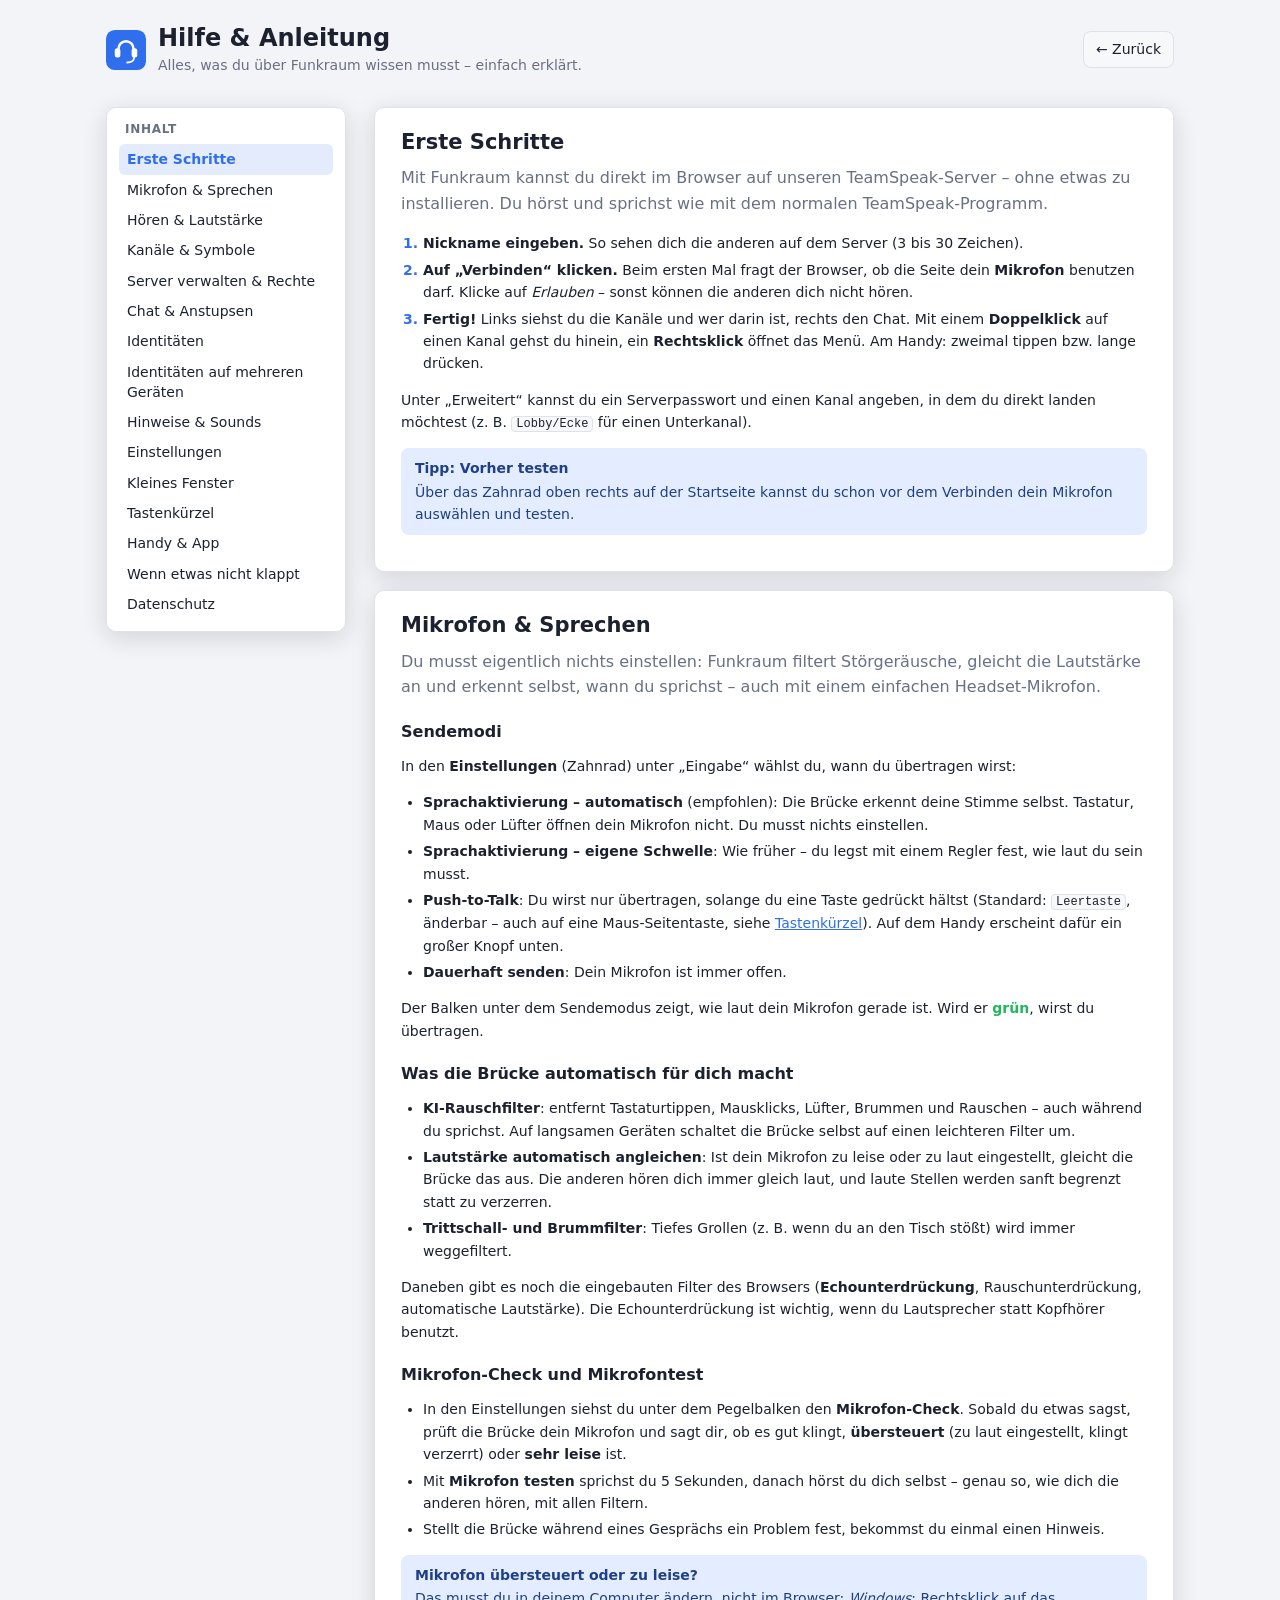
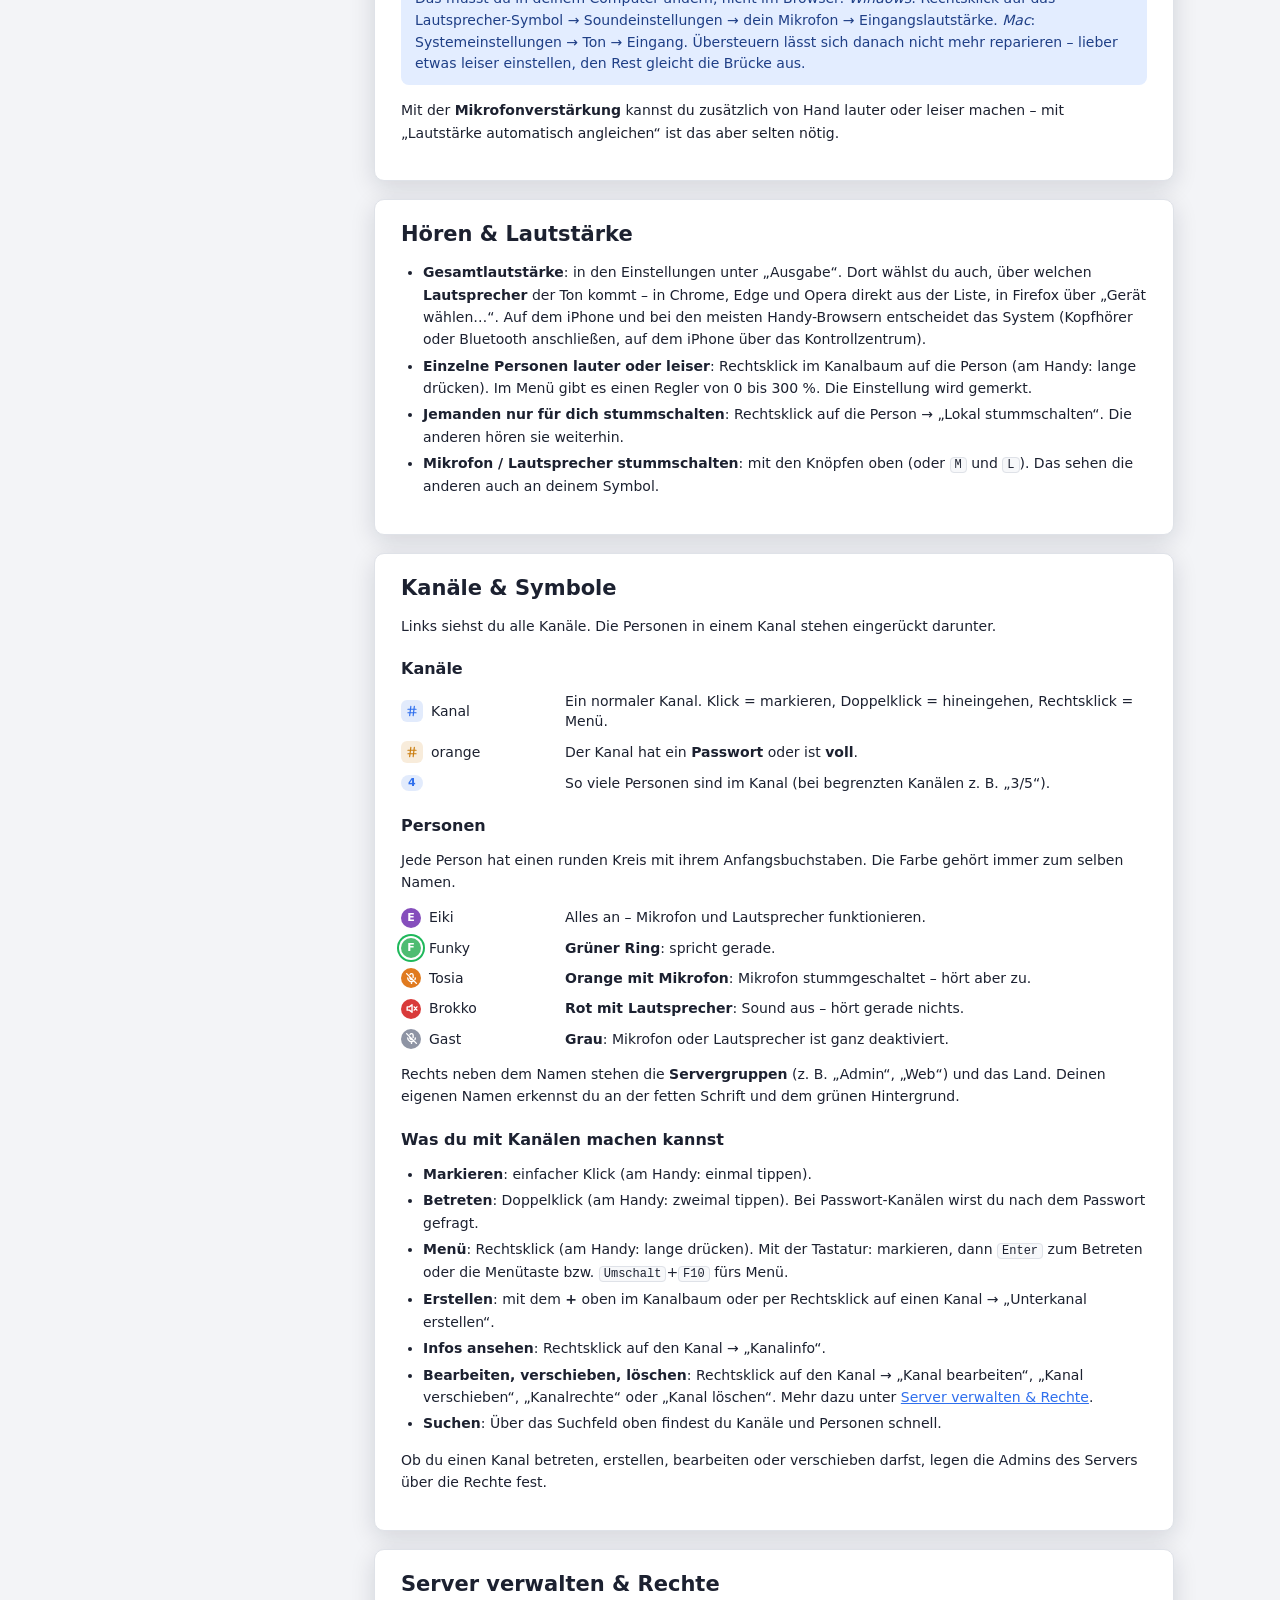
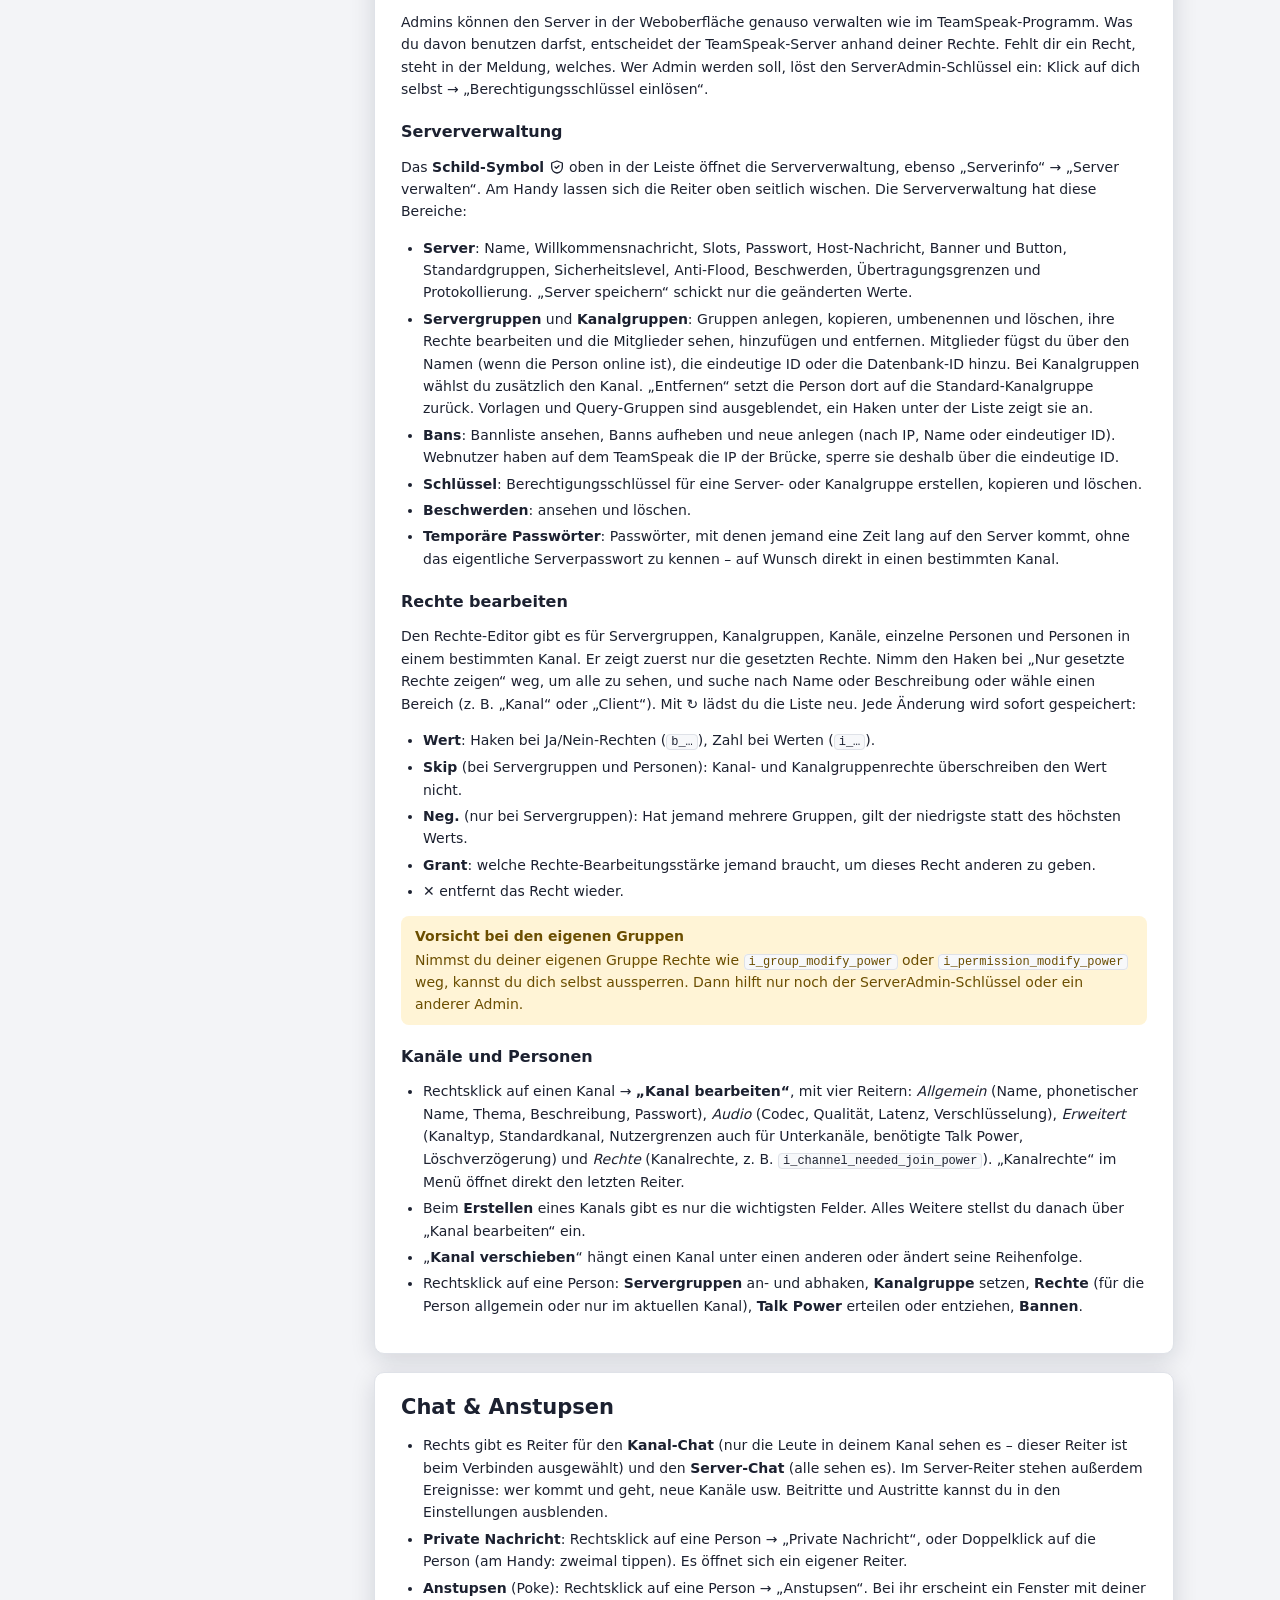
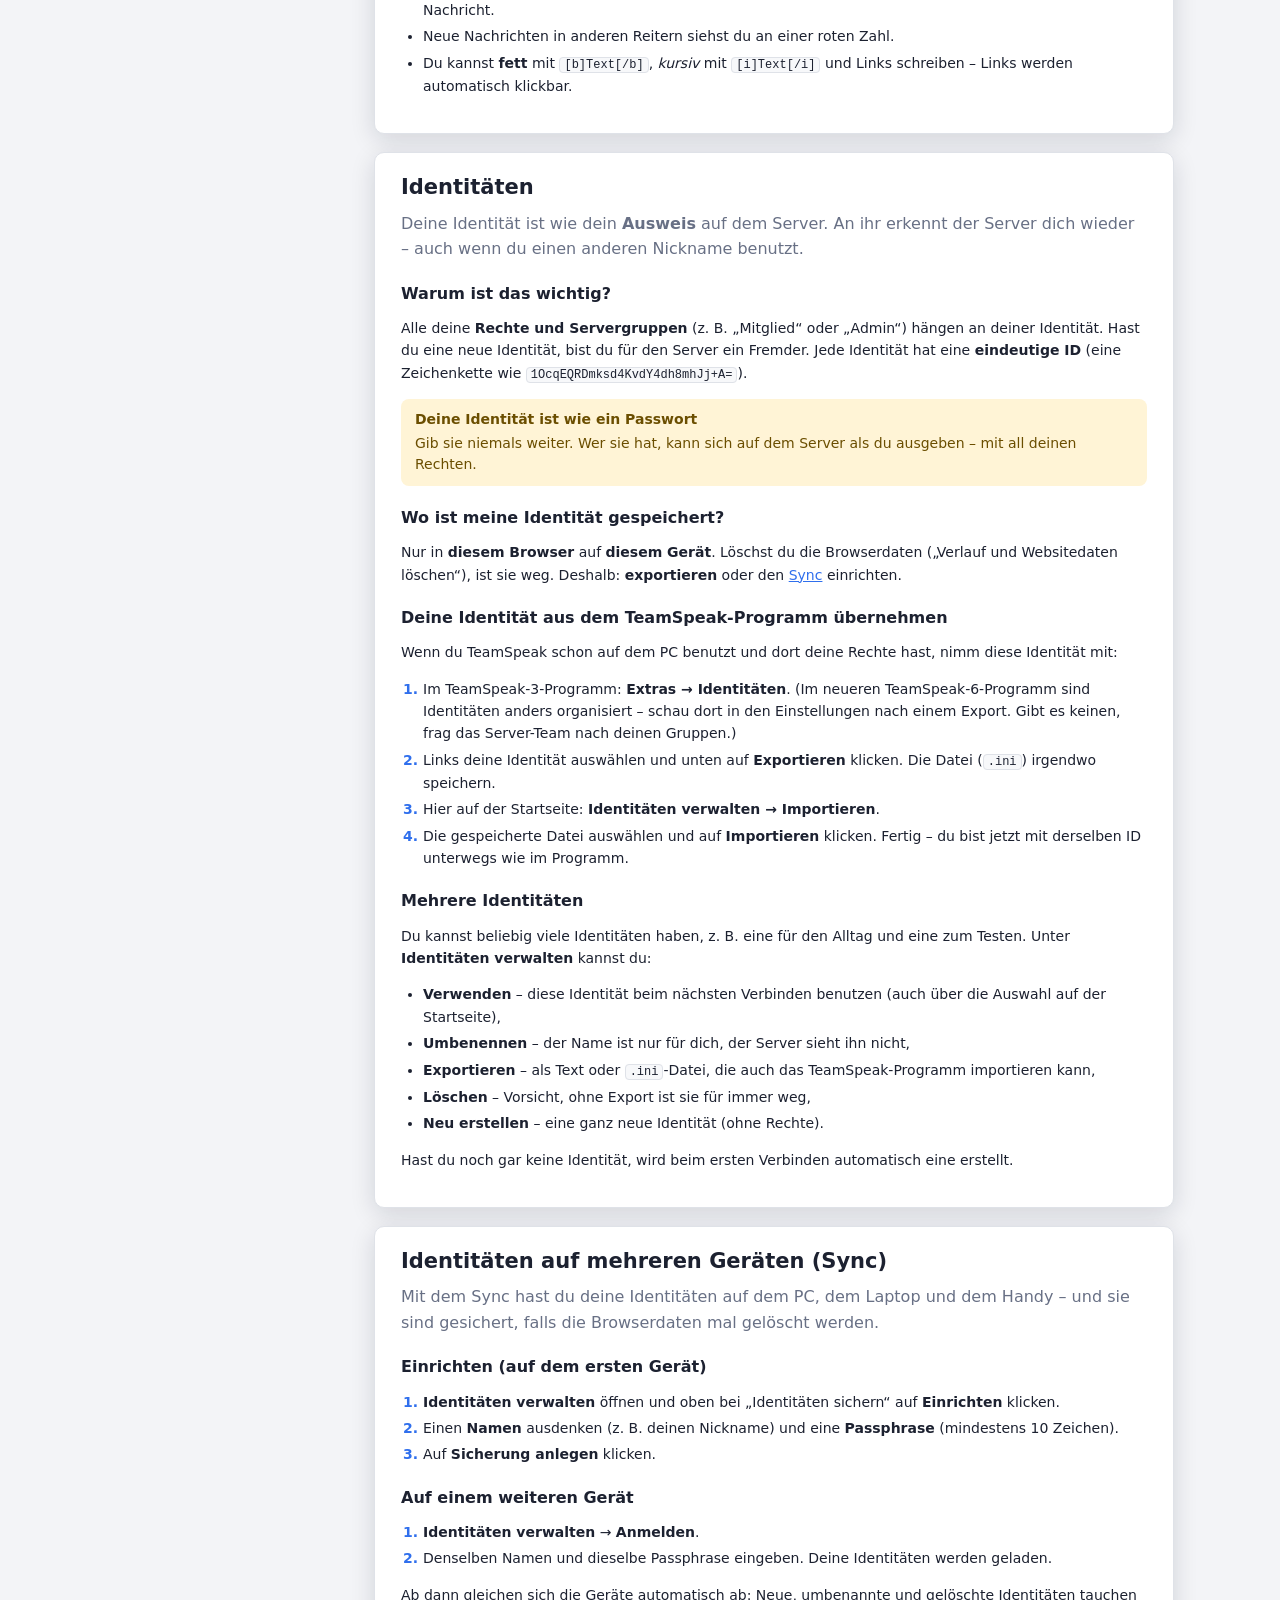
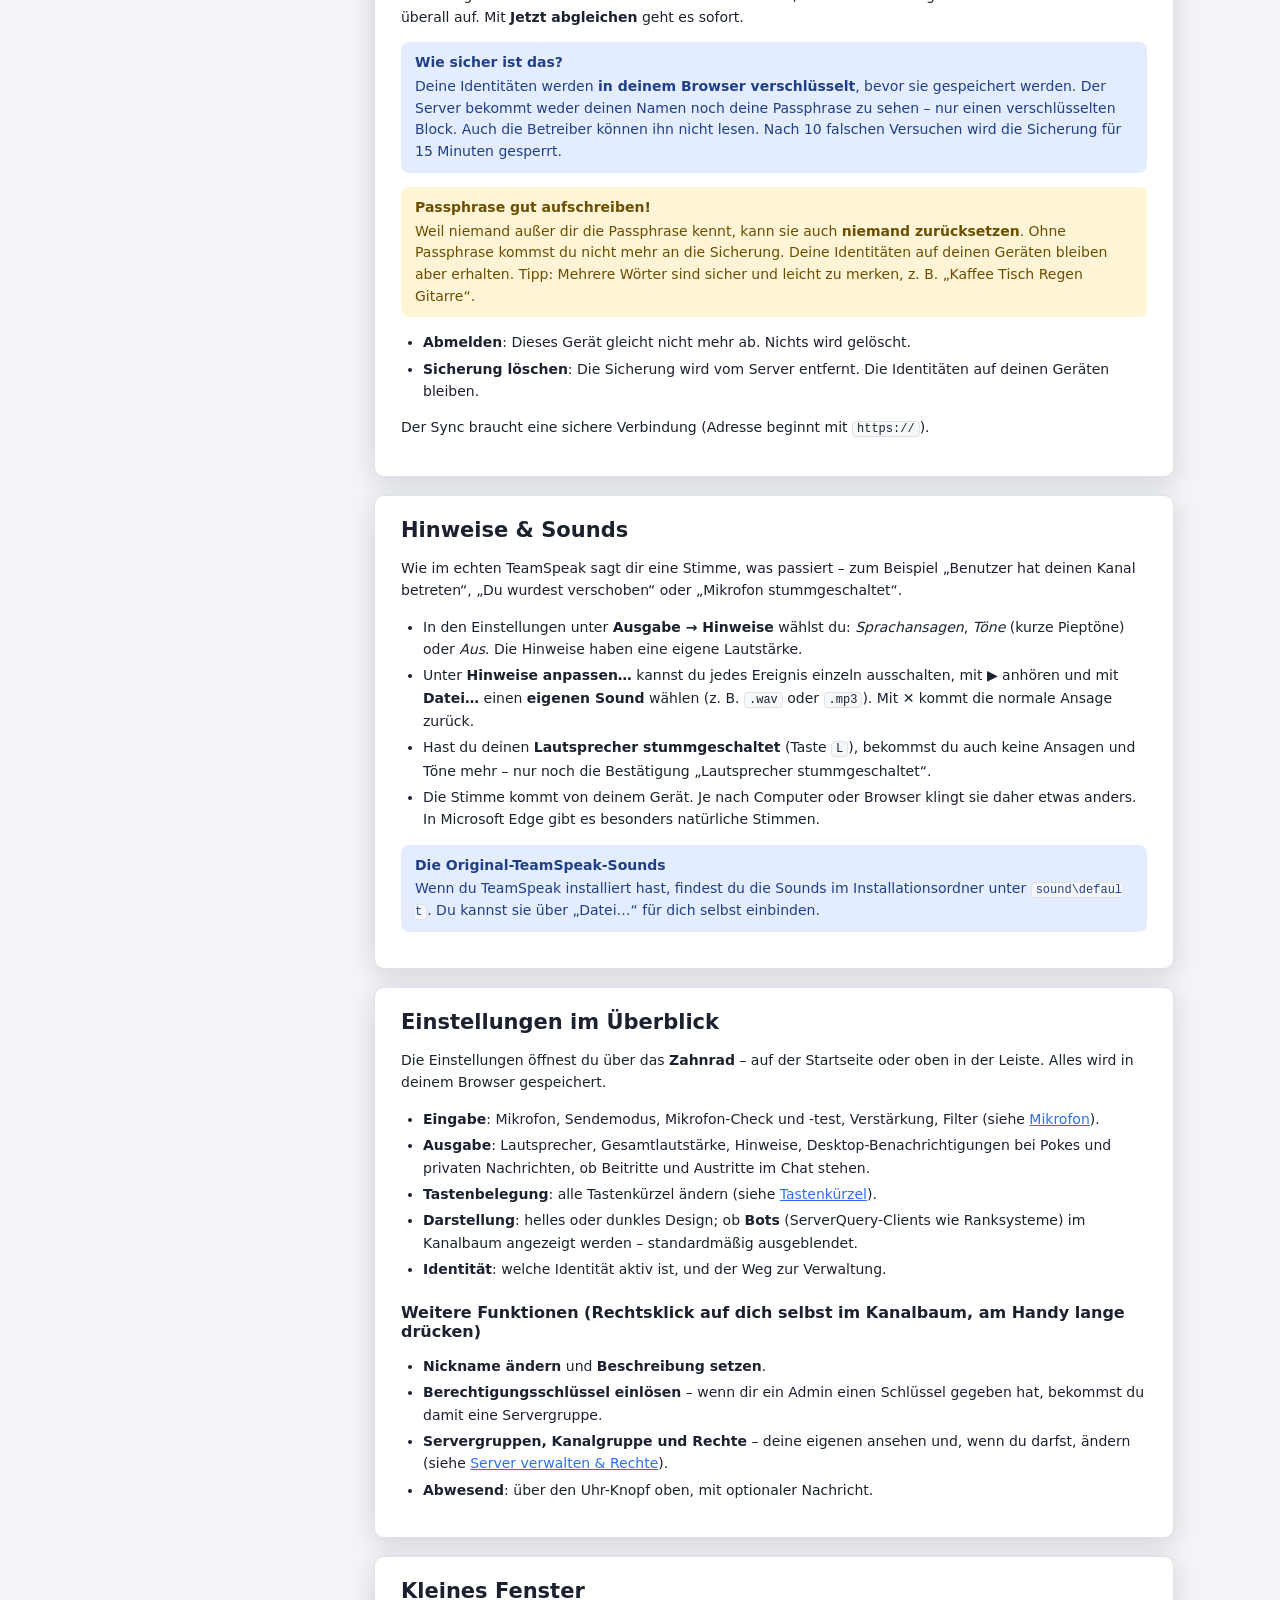
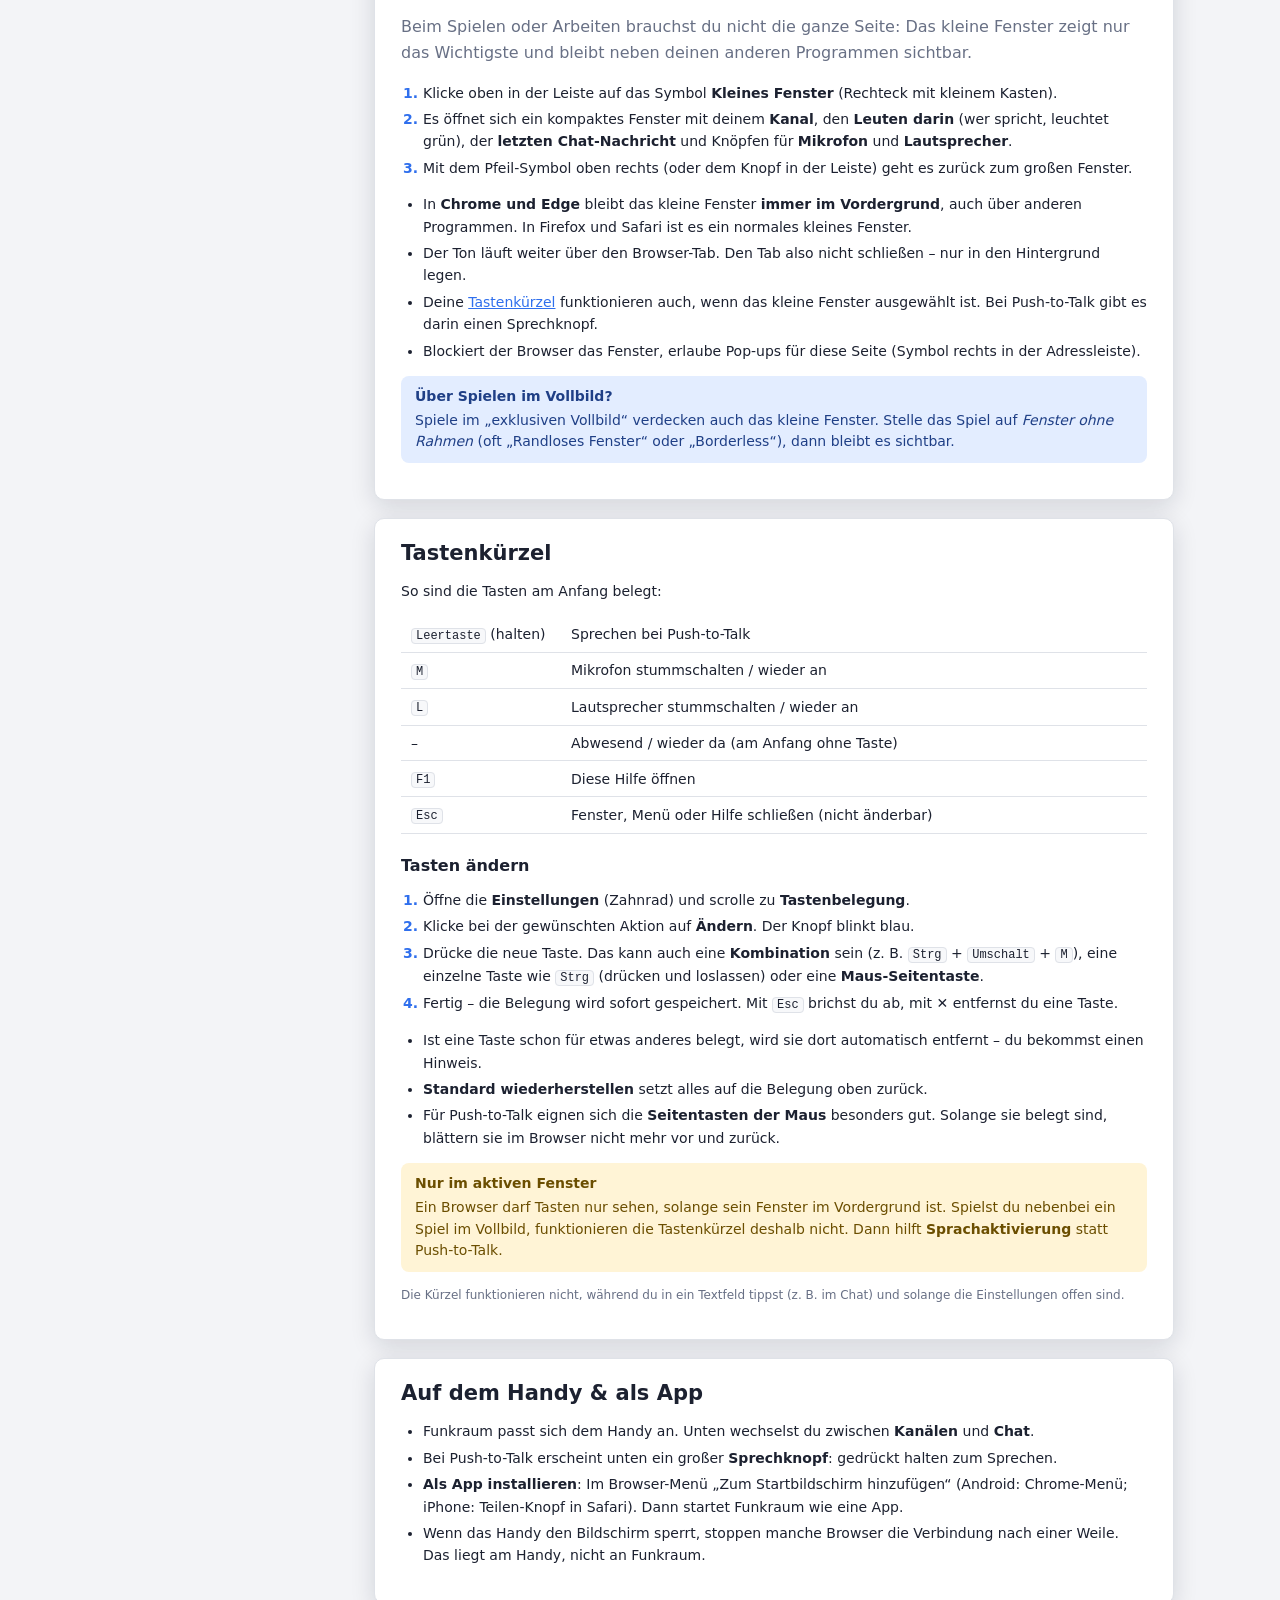
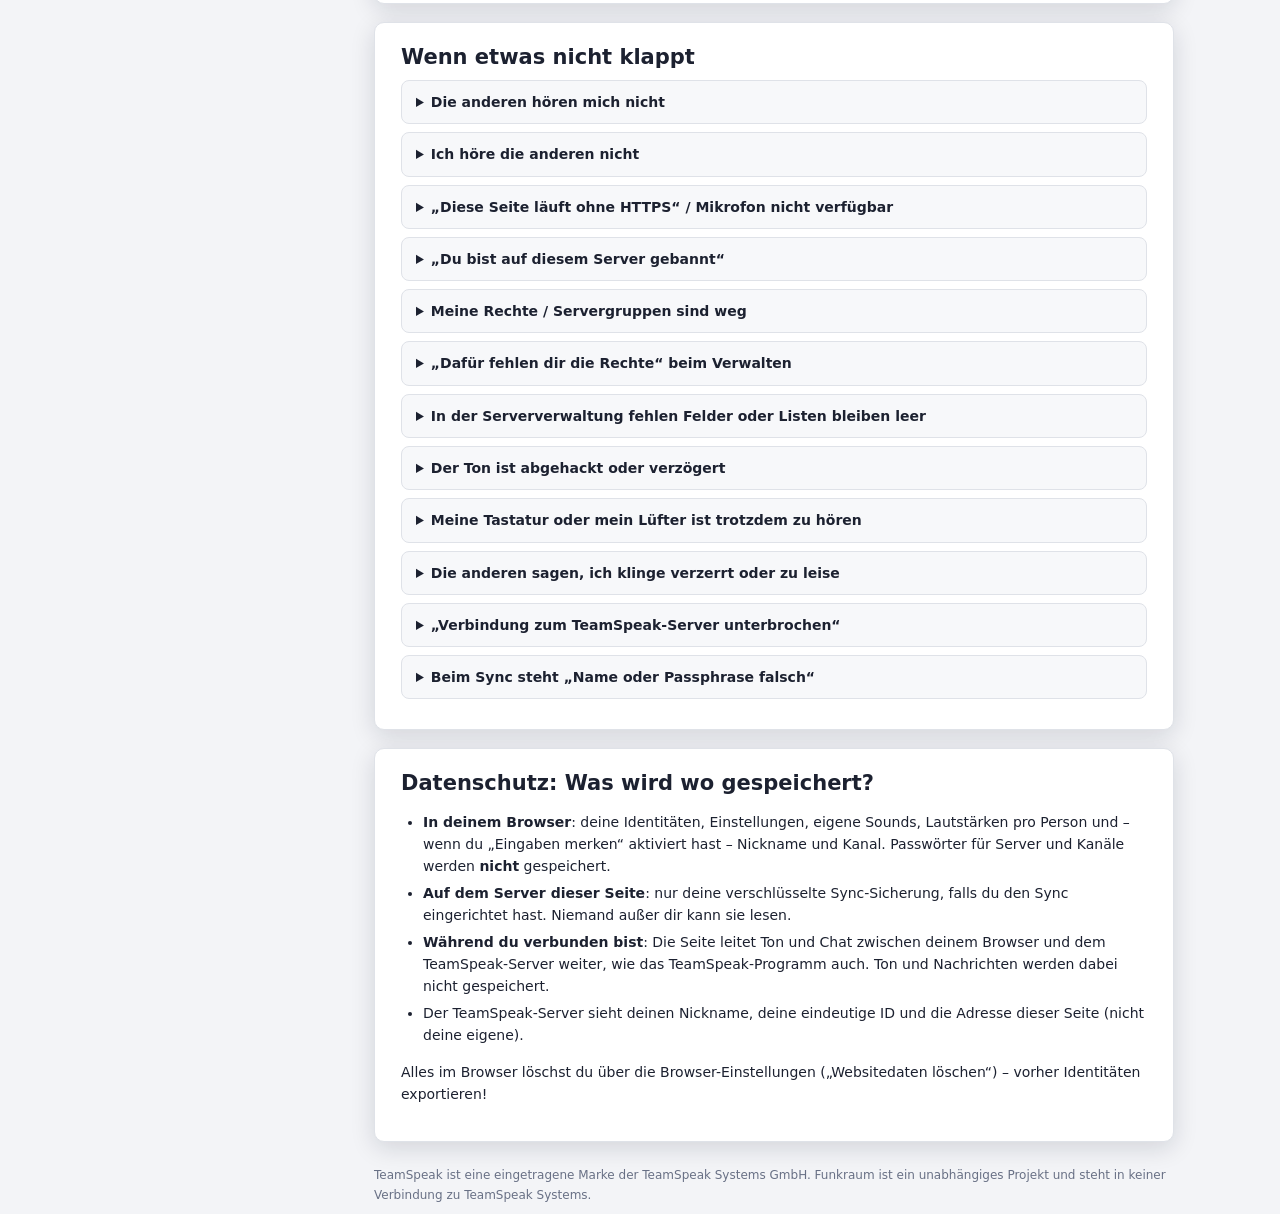
==== commit 188e47ce: "Umbenennung in "Funkraum" (Markenrecht) Programm, Fenster, App (macOS: Funkraum.app, io.github.0eiki" ====
--- a/web/help.html
+++ b/web/help.html
@@ -4,7 +4,7 @@
 <meta charset="utf-8">
 <meta name="viewport" content="width=device-width, initial-scale=1, viewport-fit=cover">
 <meta name="theme-color" content="#1b1f27">
-<title>Hilfe – TS3 Web</title>
+<title>Hilfe – Funkraum</title>
 <link rel="icon" href="icon.svg" type="image/svg+xml">
 <link rel="stylesheet" href="style.css">
 <style>
@@ -65,7 +65,7 @@
     <img src="icon.svg" alt="" width="40" height="40">
     <div>
       <h1>Hilfe &amp; Anleitung</h1>
-      <p class="muted">Alles, was du über TS3 Web wissen musst – einfach erklärt.</p>
+      <p class="muted">Alles, was du über Funkraum wissen musst – einfach erklärt.</p>
     </div>
     <a class="back" href="./"><button type="button">← Zurück</button></a>
   </header>
@@ -95,7 +95,7 @@
 
     <section class="card" id="start">
       <h2>Erste Schritte</h2>
-      <p class="lead">Mit TS3 Web kannst du direkt im Browser auf unseren TeamSpeak-Server – ohne etwas zu installieren. Du hörst und sprichst wie mit dem normalen TeamSpeak-Programm.</p>
+      <p class="lead">Mit Funkraum kannst du direkt im Browser auf unseren TeamSpeak-Server – ohne etwas zu installieren. Du hörst und sprichst wie mit dem normalen TeamSpeak-Programm.</p>
       <ol class="steps">
         <li><strong>Nickname eingeben.</strong> So sehen dich die anderen auf dem Server (3 bis 30 Zeichen).</li>
         <li><strong>Auf „Verbinden“ klicken.</strong> Beim ersten Mal fragt der Browser, ob die Seite dein <strong>Mikrofon</strong> benutzen darf. Klicke auf <em>Erlauben</em> – sonst können die anderen dich nicht hören.</li>
@@ -107,7 +107,7 @@
 
     <section class="card" id="mikrofon">
       <h2>Mikrofon &amp; Sprechen</h2>
-      <p class="lead">Du musst eigentlich nichts einstellen: TS3 Web filtert Störgeräusche, gleicht die Lautstärke an und erkennt selbst, wann du sprichst – auch mit einem einfachen Headset-Mikrofon.</p>
+      <p class="lead">Du musst eigentlich nichts einstellen: Funkraum filtert Störgeräusche, gleicht die Lautstärke an und erkennt selbst, wann du sprichst – auch mit einem einfachen Headset-Mikrofon.</p>
       <h3>Sendemodi</h3>
       <p>In den <strong>Einstellungen</strong> (Zahnrad) unter „Eingabe“ wählst du, wann du übertragen wirst:</p>
       <ul>
@@ -349,10 +349,10 @@
     <section class="card" id="handy">
       <h2>Auf dem Handy &amp; als App</h2>
       <ul>
-        <li>TS3 Web passt sich dem Handy an. Unten wechselst du zwischen <strong>Kanälen</strong> und <strong>Chat</strong>.</li>
+        <li>Funkraum passt sich dem Handy an. Unten wechselst du zwischen <strong>Kanälen</strong> und <strong>Chat</strong>.</li>
         <li>Bei Push-to-Talk erscheint unten ein großer <strong>Sprechknopf</strong>: gedrückt halten zum Sprechen.</li>
-        <li><strong>Als App installieren</strong>: Im Browser-Menü „Zum Startbildschirm hinzufügen“ (Android: Chrome-Menü; iPhone: Teilen-Knopf in Safari). Dann startet TS3 Web wie eine App.</li>
-        <li>Wenn das Handy den Bildschirm sperrt, stoppen manche Browser die Verbindung nach einer Weile. Das liegt am Handy, nicht an TS3 Web.</li>
+        <li><strong>Als App installieren</strong>: Im Browser-Menü „Zum Startbildschirm hinzufügen“ (Android: Chrome-Menü; iPhone: Teilen-Knopf in Safari). Dann startet Funkraum wie eine App.</li>
+        <li>Wenn das Handy den Bildschirm sperrt, stoppen manche Browser die Verbindung nach einer Weile. Das liegt am Handy, nicht an Funkraum.</li>
       </ul>
     </section>
 
@@ -403,7 +403,7 @@
         <p>Schau in den Einstellungen auf den <strong>Mikrofon-Check</strong> und mach einen <strong>Mikrofontest</strong>. Meist ist das Mikrofon im Computer zu laut (verzerrt) oder zu leise eingestellt – siehe <a href="#mikrofon">Mikrofon &amp; Sprechen</a>.</p>
       </details>
       <details class="faq"><summary>„Verbindung zum TeamSpeak-Server unterbrochen“</summary>
-        <p>TS3 Web versucht automatisch, die Verbindung wiederherzustellen. Klappt es nicht, lade die Seite neu und verbinde dich erneut.</p>
+        <p>Funkraum versucht automatisch, die Verbindung wiederherzustellen. Klappt es nicht, lade die Seite neu und verbinde dich erneut.</p>
       </details>
       <details class="faq"><summary>Beim Sync steht „Name oder Passphrase falsch“</summary>
         <p>Achte auf Groß- und Kleinschreibung der <strong>Passphrase</strong> (beim Namen ist sie egal). Nach 10 Fehlversuchen musst du 15 Minuten warten.</p>
@@ -421,6 +421,7 @@
       <p>Alles im Browser löschst du über die Browser-Einstellungen („Websitedaten löschen“) – vorher Identitäten exportieren!</p>
     </section>
 
+    <p class="muted small" style="margin-top:2em">TeamSpeak ist eine eingetragene Marke der TeamSpeak Systems GmbH. Funkraum ist ein unabhängiges Projekt und steht in keiner Verbindung zu TeamSpeak Systems.</p>
   </main>
 </div>
 <script src="help.js"></script>
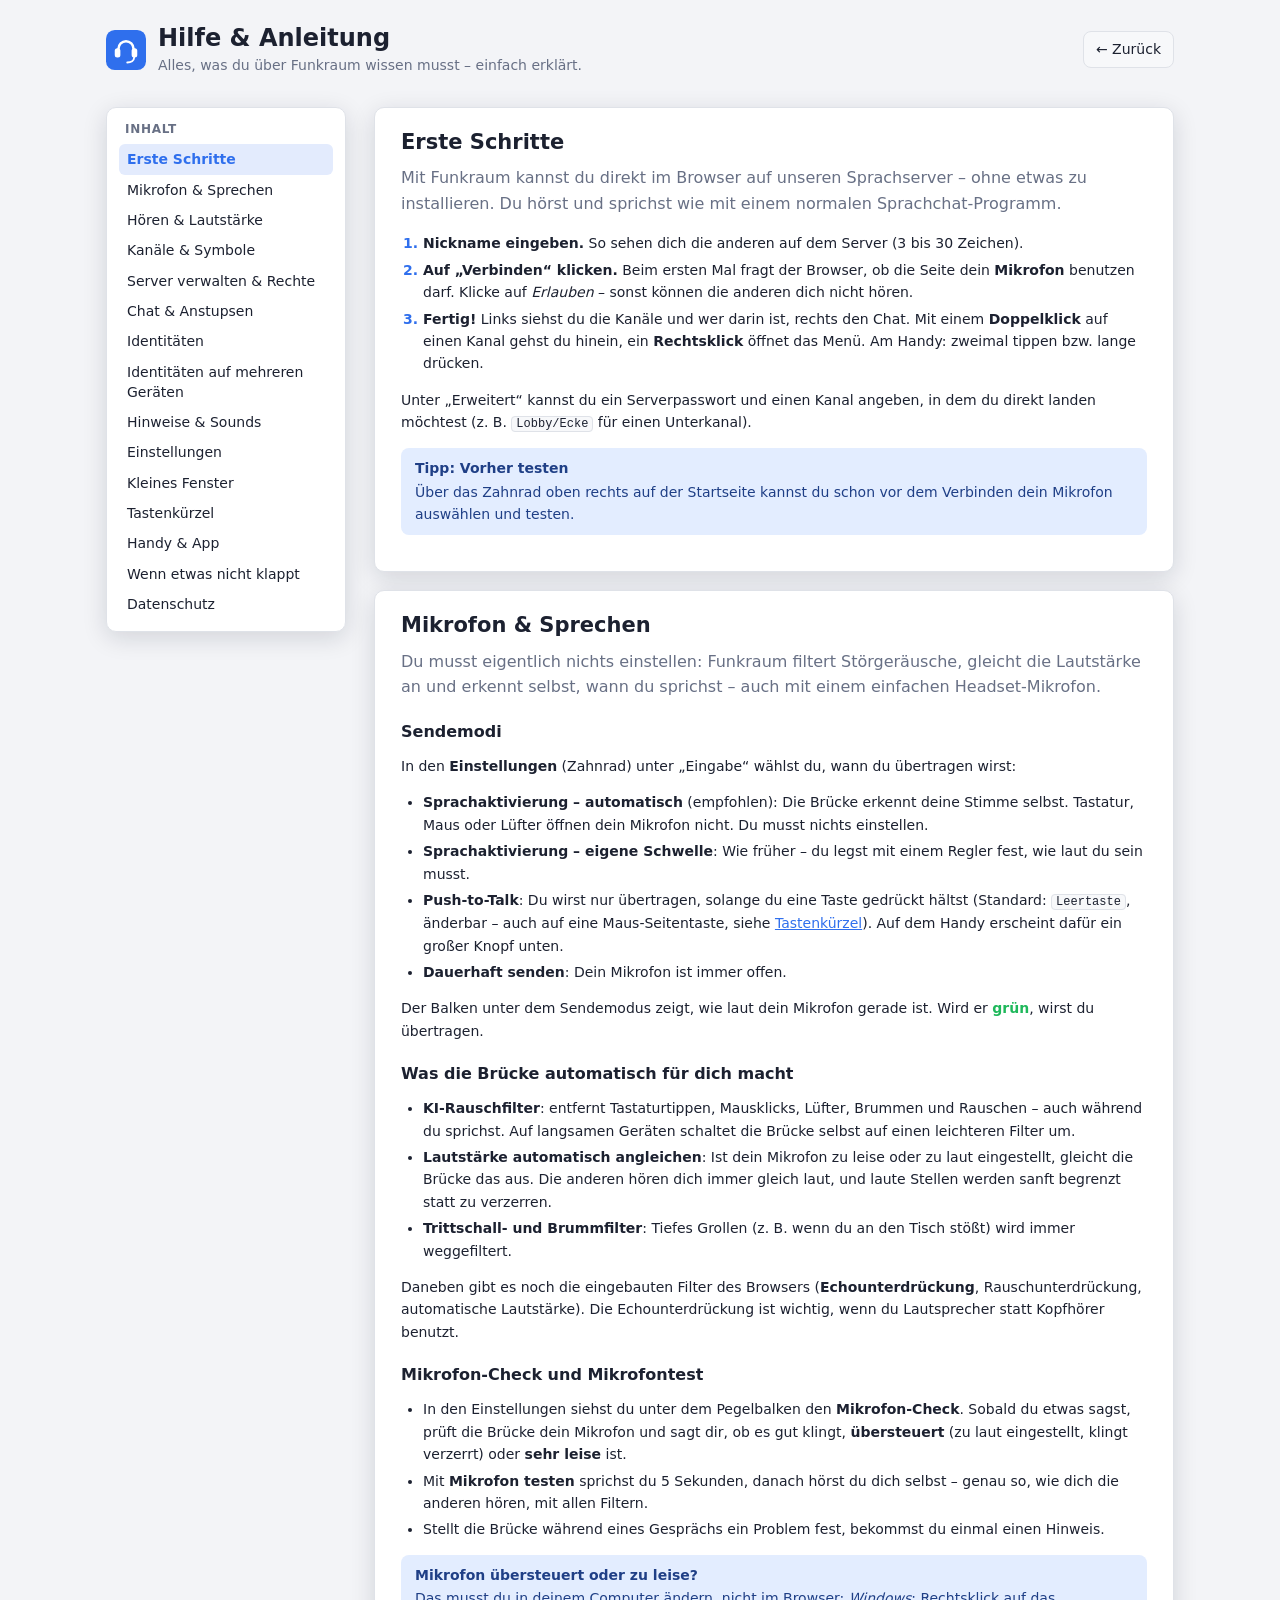
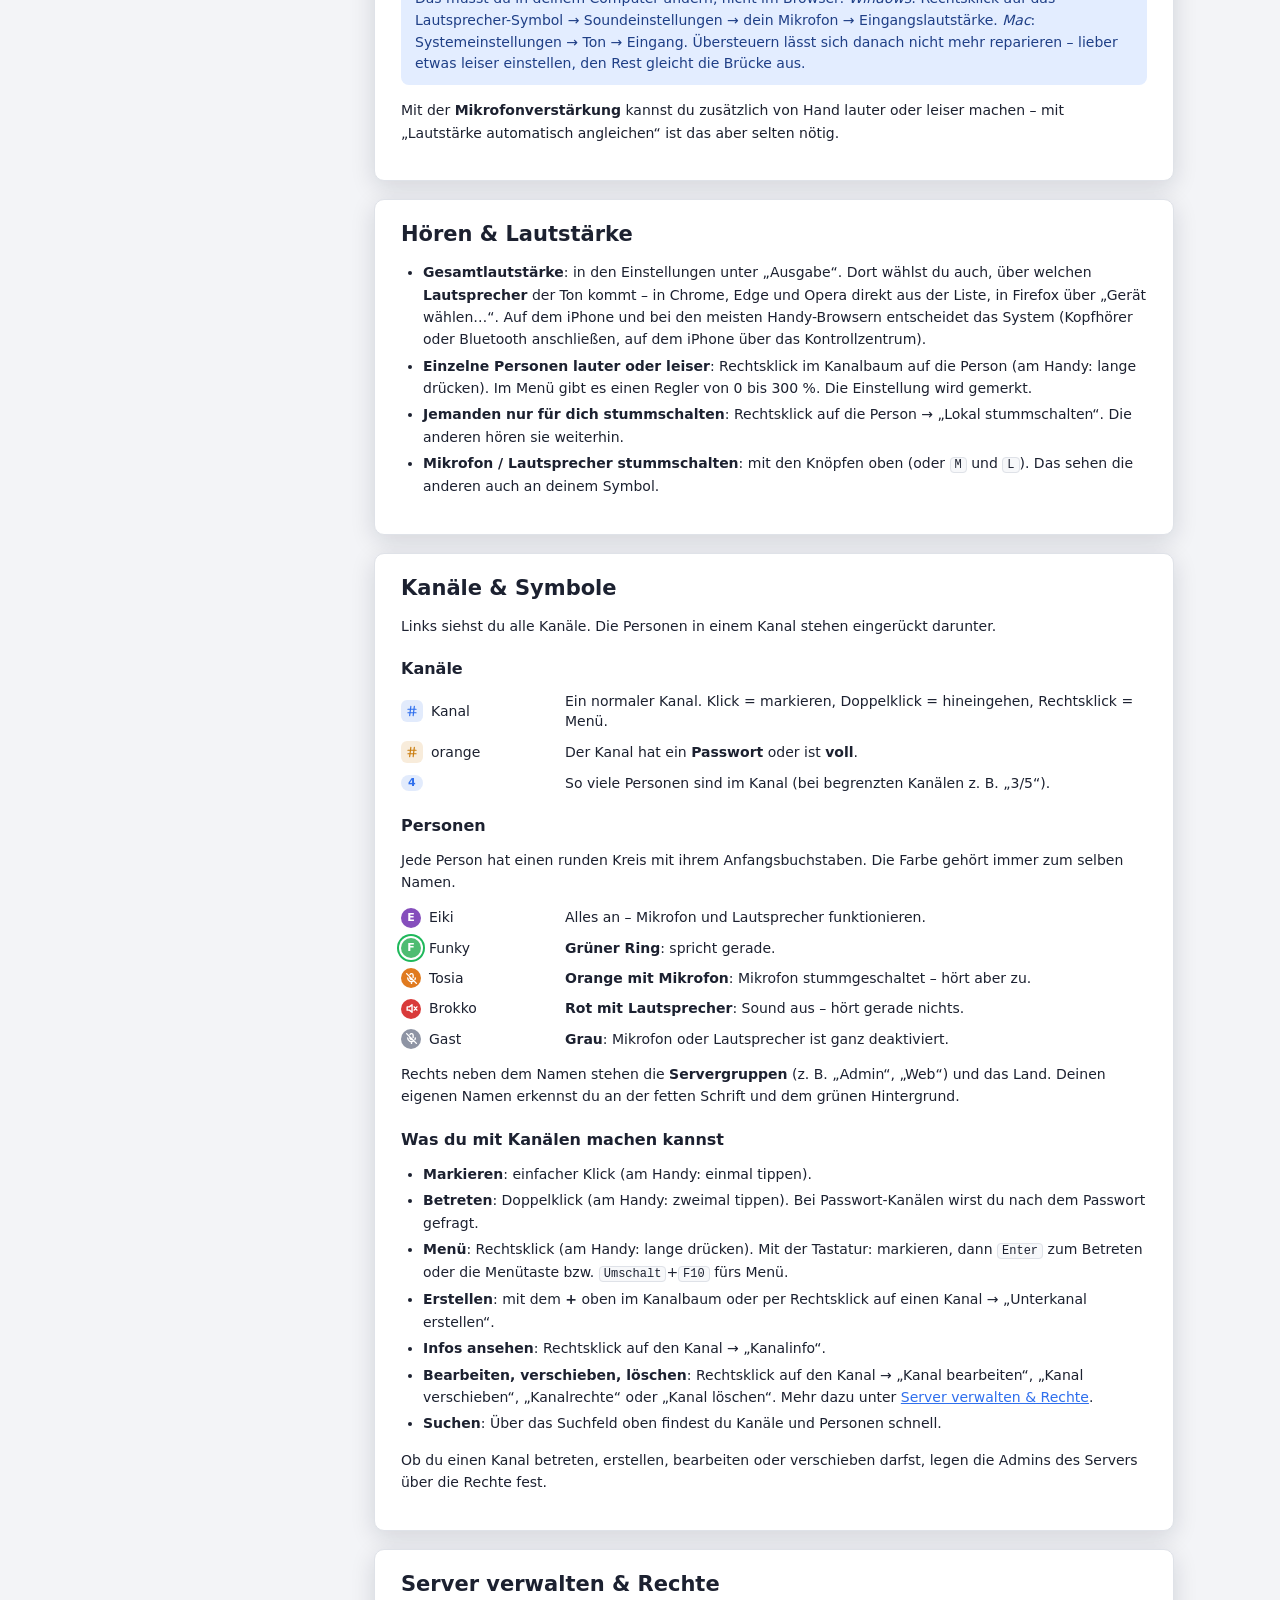
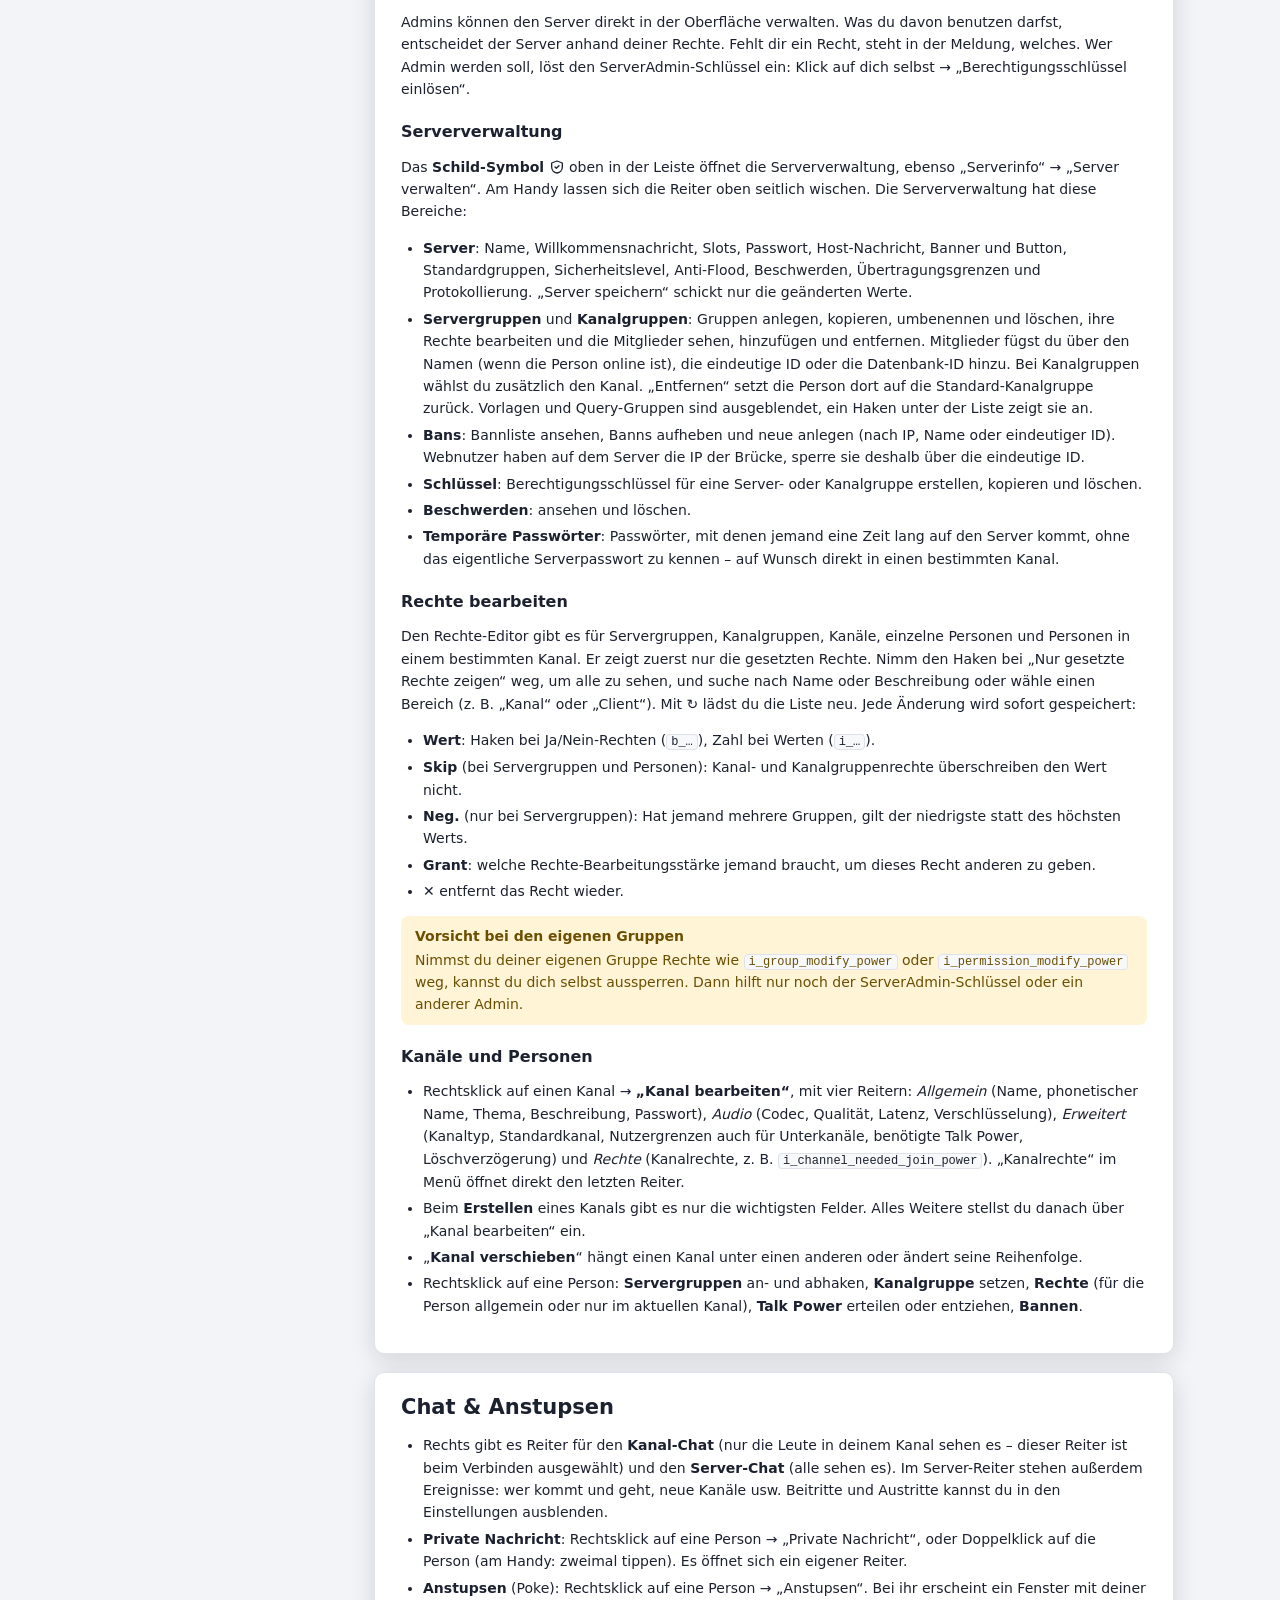
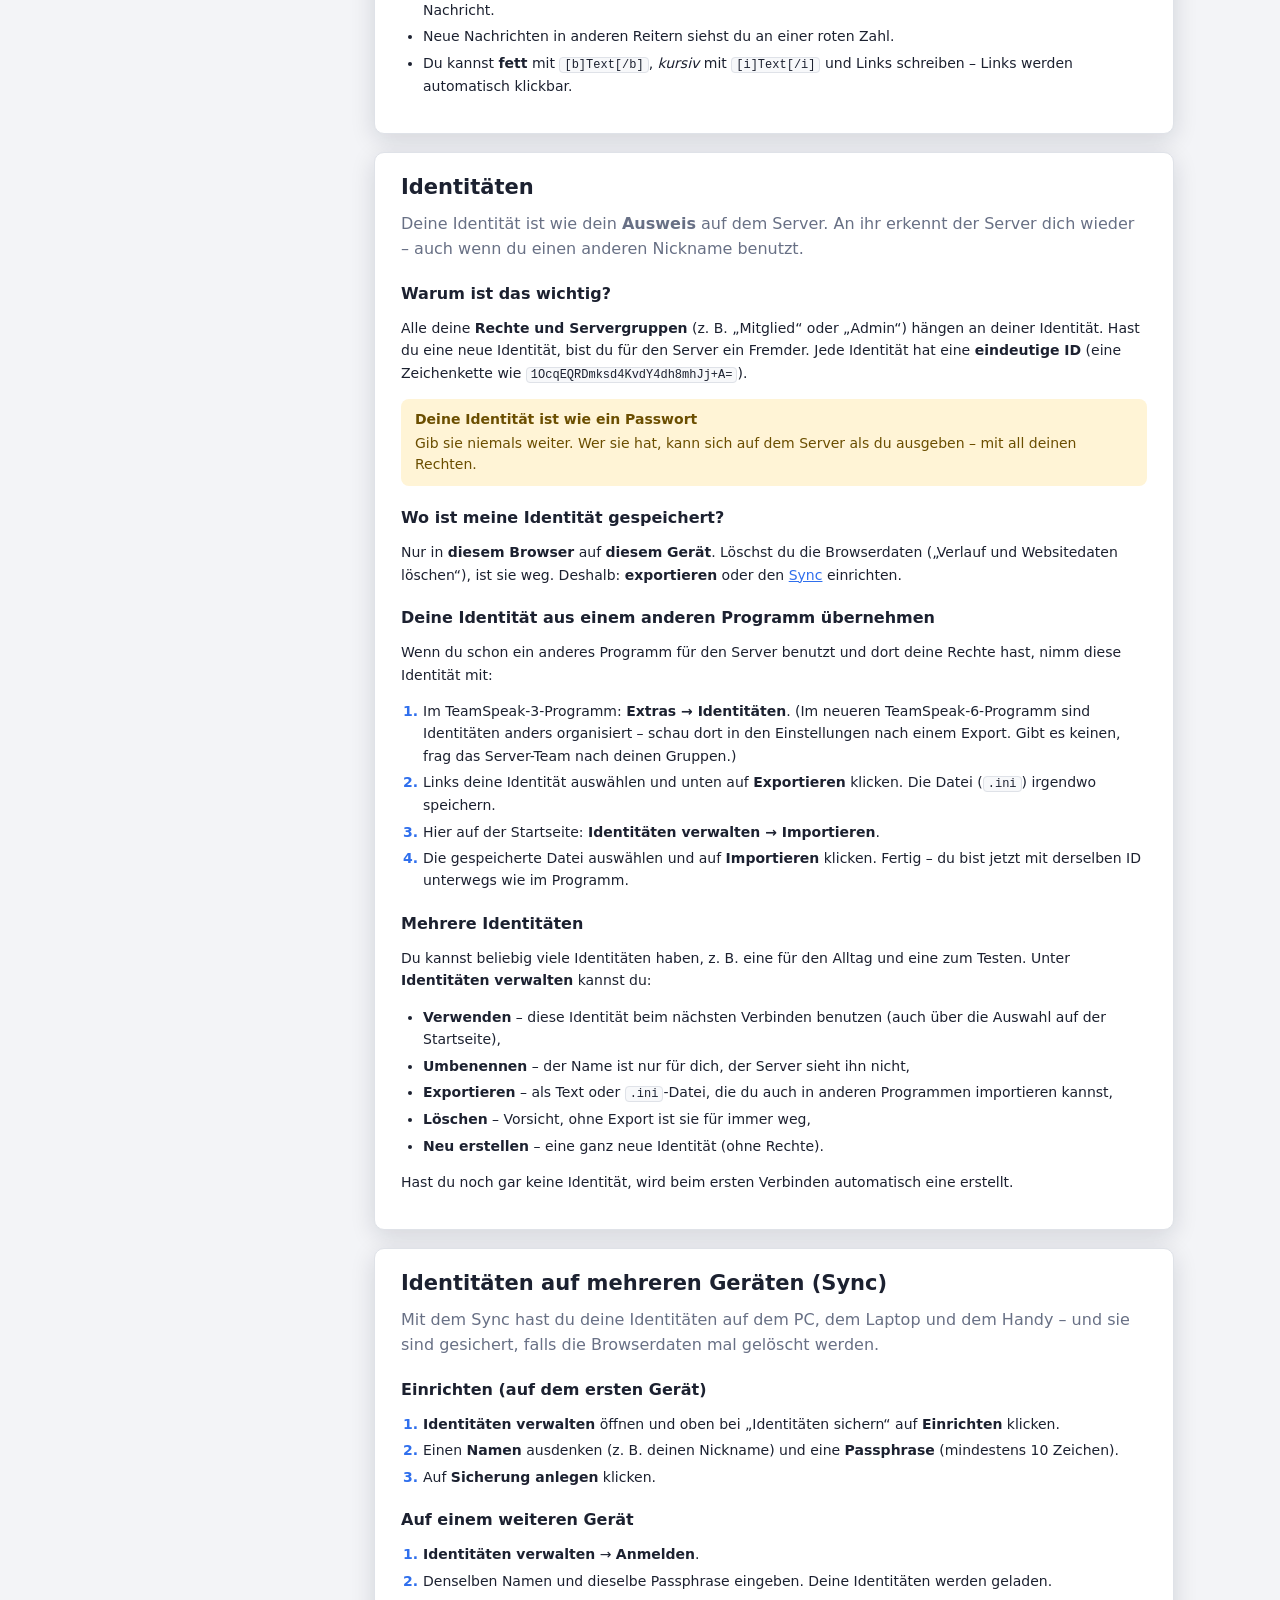
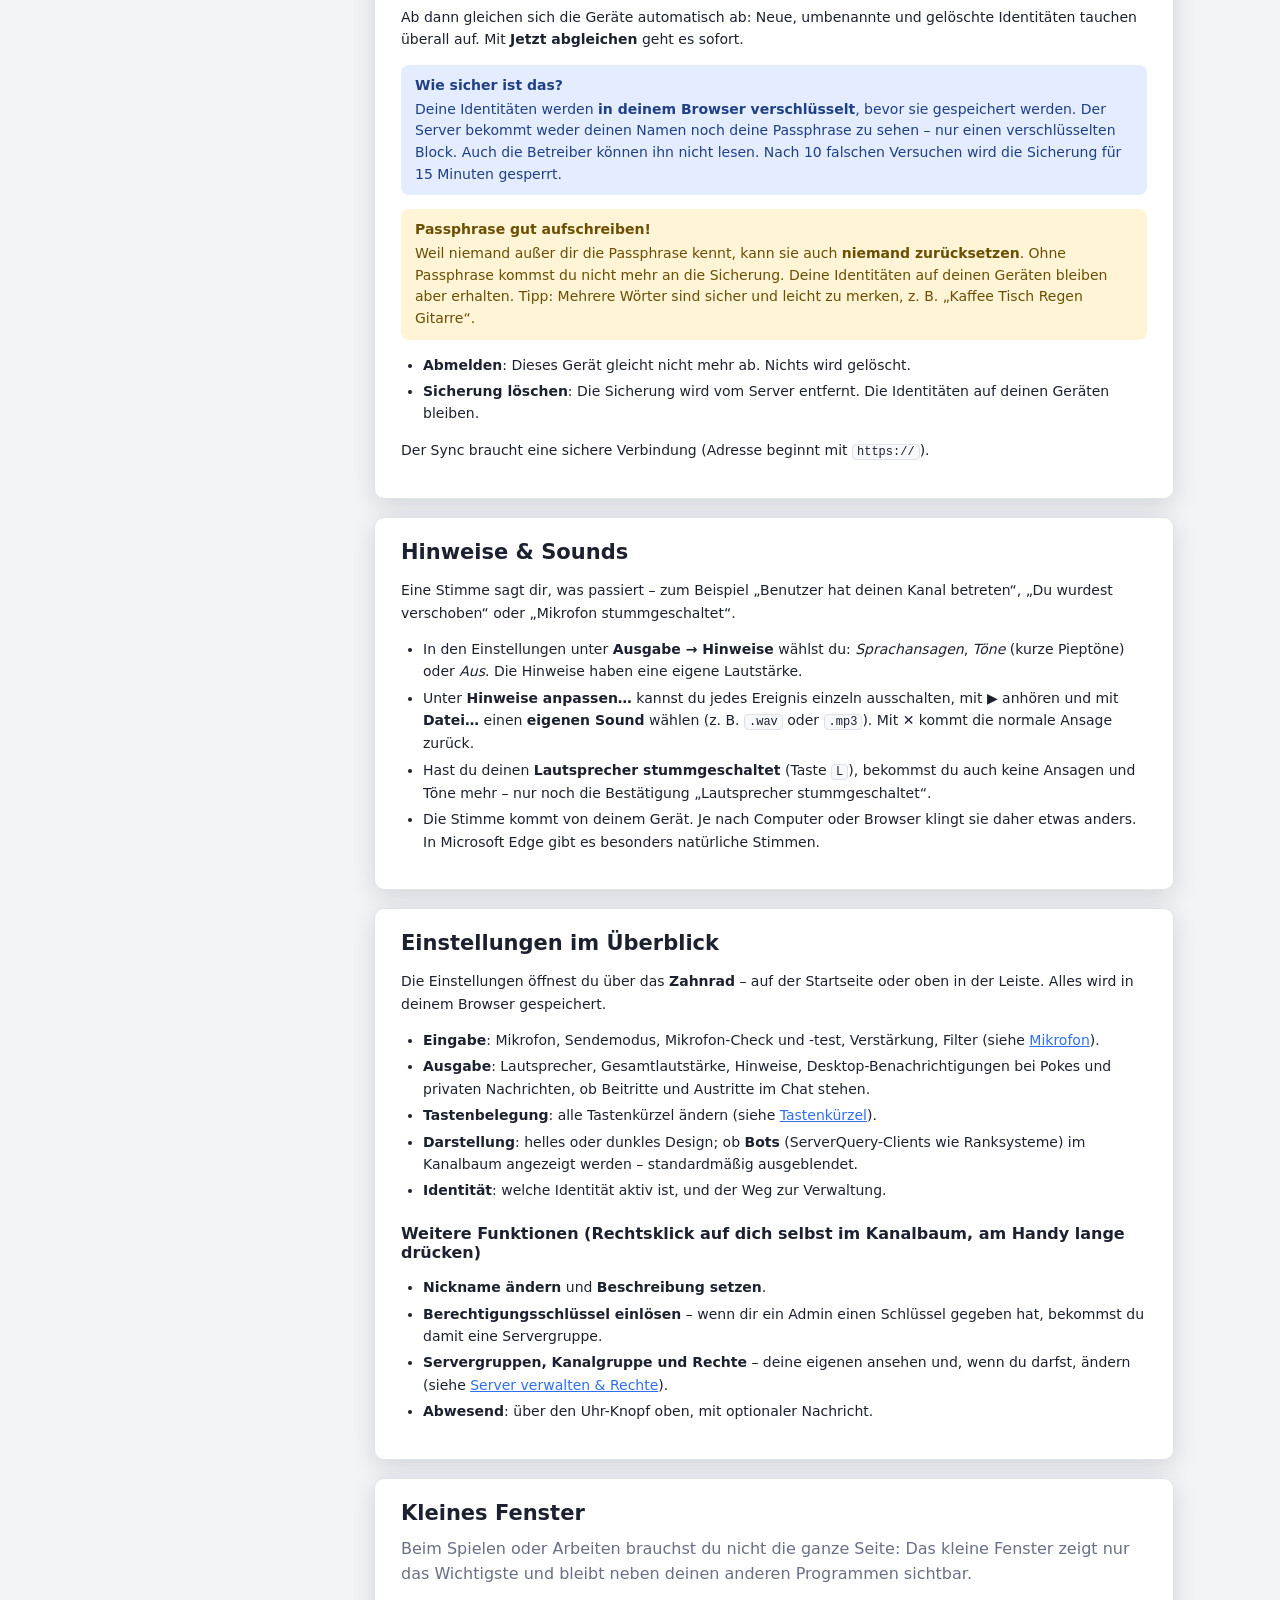
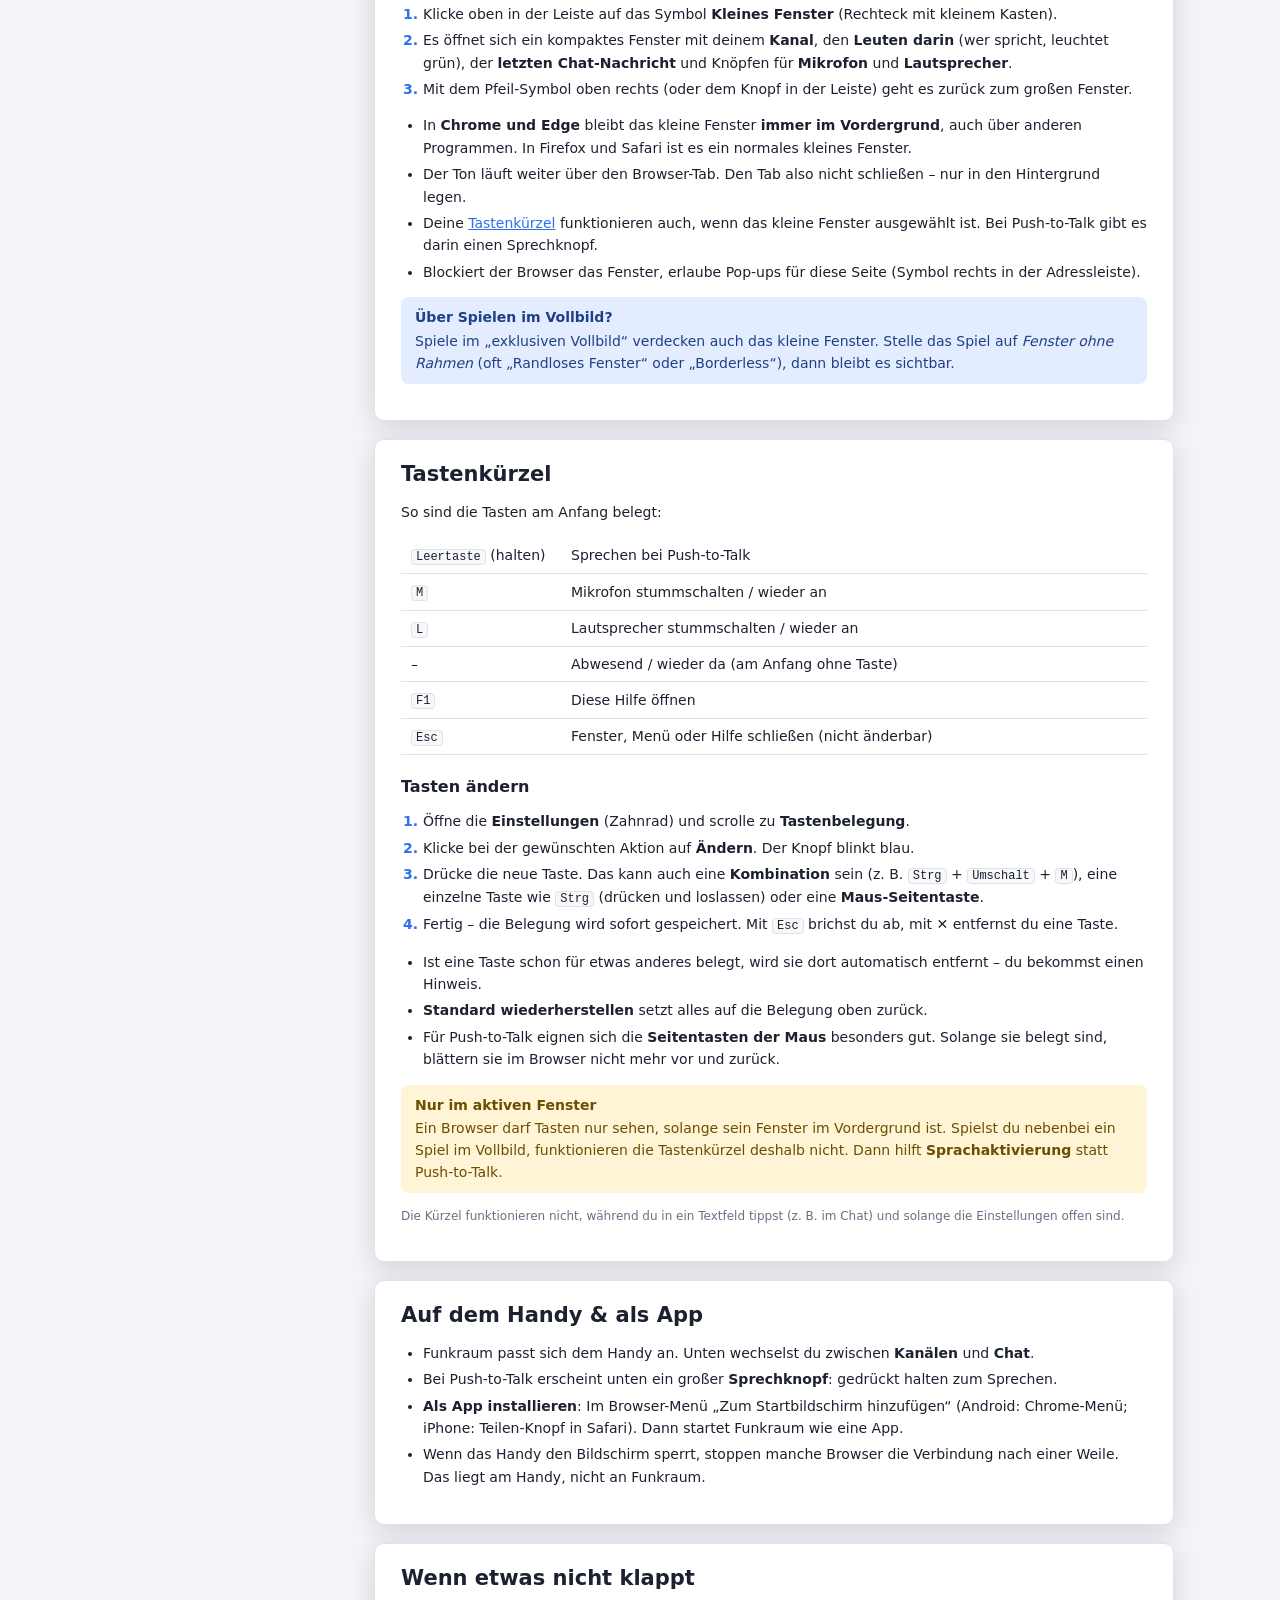
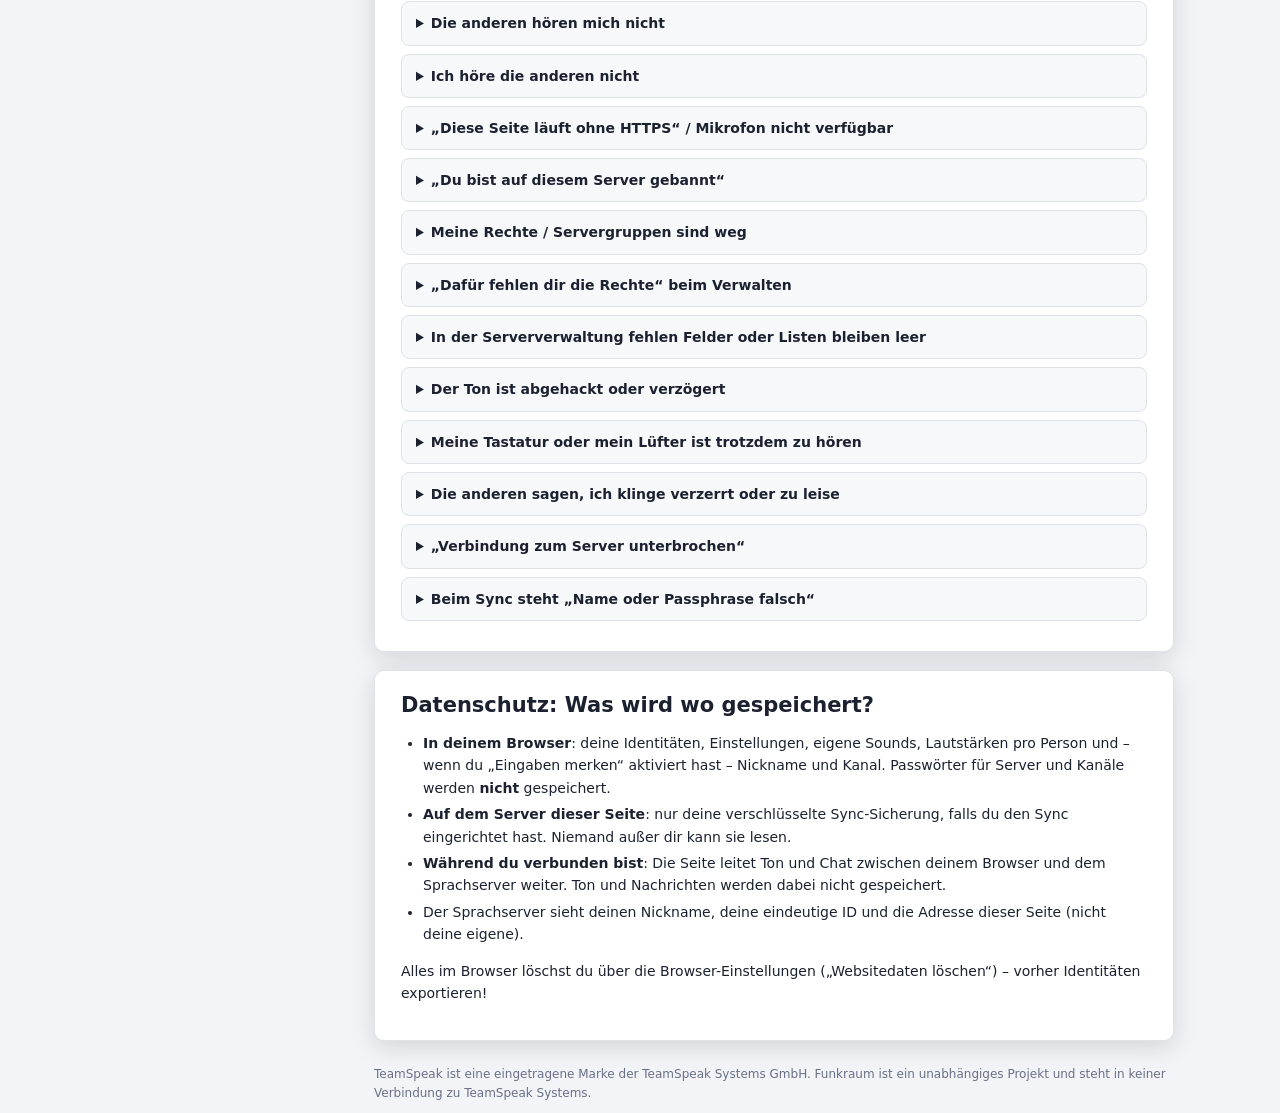
==== commit e5b60a60: "Oberfläche und Hilfe: unnötige Nennungen von „TeamSpeak“ entfernt „TeamSpeak“ steht nur noch, wo Nut" ====
--- a/web/help.html
+++ b/web/help.html
@@ -95,7 +95,7 @@
 
     <section class="card" id="start">
       <h2>Erste Schritte</h2>
-      <p class="lead">Mit Funkraum kannst du direkt im Browser auf unseren TeamSpeak-Server – ohne etwas zu installieren. Du hörst und sprichst wie mit dem normalen TeamSpeak-Programm.</p>
+      <p class="lead">Mit Funkraum kannst du direkt im Browser auf unseren Sprachserver – ohne etwas zu installieren. Du hörst und sprichst wie mit einem normalen Sprachchat-Programm.</p>
       <ol class="steps">
         <li><strong>Nickname eingeben.</strong> So sehen dich die anderen auf dem Server (3 bis 30 Zeichen).</li>
         <li><strong>Auf „Verbinden“ klicken.</strong> Beim ersten Mal fragt der Browser, ob die Seite dein <strong>Mikrofon</strong> benutzen darf. Klicke auf <em>Erlauben</em> – sonst können die anderen dich nicht hören.</li>
@@ -178,13 +178,13 @@
 
     <section class="card" id="verwaltung">
       <h2>Server verwalten &amp; Rechte</h2>
-      <p>Admins können den Server in der Weboberfläche genauso verwalten wie im TeamSpeak-Programm. Was du davon benutzen darfst, entscheidet der TeamSpeak-Server anhand deiner Rechte. Fehlt dir ein Recht, steht in der Meldung, welches. Wer Admin werden soll, löst den ServerAdmin-Schlüssel ein: Klick auf dich selbst → „Berechtigungsschlüssel einlösen“.</p>
+      <p>Admins können den Server direkt in der Oberfläche verwalten. Was du davon benutzen darfst, entscheidet der Server anhand deiner Rechte. Fehlt dir ein Recht, steht in der Meldung, welches. Wer Admin werden soll, löst den ServerAdmin-Schlüssel ein: Klick auf dich selbst → „Berechtigungsschlüssel einlösen“.</p>
       <h3>Serververwaltung</h3>
       <p>Das <strong>Schild-Symbol</strong> <svg viewBox="0 0 24 24" width="16" height="16" style="vertical-align:-3px" fill="none" stroke="currentColor" stroke-width="2" stroke-linecap="round" stroke-linejoin="round"><path d="M12 3l8 3v6c0 4.5-3.4 8.3-8 9-4.6-.7-8-4.5-8-9V6z"/><path d="M9 12l2 2 4-4"/></svg> oben in der Leiste öffnet die Serververwaltung, ebenso „Serverinfo“ → „Server verwalten“. Am Handy lassen sich die Reiter oben seitlich wischen. Die Serververwaltung hat diese Bereiche:</p>
       <ul>
         <li><strong>Server</strong>: Name, Willkommensnachricht, Slots, Passwort, Host-Nachricht, Banner und Button, Standardgruppen, Sicherheitslevel, Anti-Flood, Beschwerden, Übertragungsgrenzen und Protokollierung. „Server speichern“ schickt nur die geänderten Werte.</li>
         <li><strong>Servergruppen</strong> und <strong>Kanalgruppen</strong>: Gruppen anlegen, kopieren, umbenennen und löschen, ihre Rechte bearbeiten und die Mitglieder sehen, hinzufügen und entfernen. Mitglieder fügst du über den Namen (wenn die Person online ist), die eindeutige ID oder die Datenbank-ID hinzu. Bei Kanalgruppen wählst du zusätzlich den Kanal. „Entfernen“ setzt die Person dort auf die Standard-Kanalgruppe zurück. Vorlagen und Query-Gruppen sind ausgeblendet, ein Haken unter der Liste zeigt sie an.</li>
-        <li><strong>Bans</strong>: Bannliste ansehen, Banns aufheben und neue anlegen (nach IP, Name oder eindeutiger ID). Webnutzer haben auf dem TeamSpeak die IP der Brücke, sperre sie deshalb über die eindeutige ID.</li>
+        <li><strong>Bans</strong>: Bannliste ansehen, Banns aufheben und neue anlegen (nach IP, Name oder eindeutiger ID). Webnutzer haben auf dem Server die IP der Brücke, sperre sie deshalb über die eindeutige ID.</li>
         <li><strong>Schlüssel</strong>: Berechtigungsschlüssel für eine Server- oder Kanalgruppe erstellen, kopieren und löschen.</li>
         <li><strong>Beschwerden</strong>: ansehen und löschen.</li>
         <li><strong>Temporäre Passwörter</strong>: Passwörter, mit denen jemand eine Zeit lang auf den Server kommt, ohne das eigentliche Serverpasswort zu kennen – auf Wunsch direkt in einen bestimmten Kanal.</li>
@@ -227,8 +227,8 @@
       <div class="warn-box"><strong>Deine Identität ist wie ein Passwort</strong>Gib sie niemals weiter. Wer sie hat, kann sich auf dem Server als du ausgeben – mit all deinen Rechten.</div>
       <h3>Wo ist meine Identität gespeichert?</h3>
       <p>Nur in <strong>diesem Browser</strong> auf <strong>diesem Gerät</strong>. Löschst du die Browserdaten („Verlauf und Websitedaten löschen“), ist sie weg. Deshalb: <strong>exportieren</strong> oder den <a href="#sync">Sync</a> einrichten.</p>
-      <h3>Deine Identität aus dem TeamSpeak-Programm übernehmen</h3>
-      <p>Wenn du TeamSpeak schon auf dem PC benutzt und dort deine Rechte hast, nimm diese Identität mit:</p>
+      <h3>Deine Identität aus einem anderen Programm übernehmen</h3>
+      <p>Wenn du schon ein anderes Programm für den Server benutzt und dort deine Rechte hast, nimm diese Identität mit:</p>
       <ol class="steps">
         <li>Im TeamSpeak-3-Programm: <strong>Extras → Identitäten</strong>. (Im neueren TeamSpeak-6-Programm sind Identitäten anders organisiert – schau dort in den Einstellungen nach einem Export. Gibt es keinen, frag das Server-Team nach deinen Gruppen.)</li>
         <li>Links deine Identität auswählen und unten auf <strong>Exportieren</strong> klicken. Die Datei (<code>.ini</code>) irgendwo speichern.</li>
@@ -240,7 +240,7 @@
       <ul>
         <li><strong>Verwenden</strong> – diese Identität beim nächsten Verbinden benutzen (auch über die Auswahl auf der Startseite),</li>
         <li><strong>Umbenennen</strong> – der Name ist nur für dich, der Server sieht ihn nicht,</li>
-        <li><strong>Exportieren</strong> – als Text oder <code>.ini</code>-Datei, die auch das TeamSpeak-Programm importieren kann,</li>
+        <li><strong>Exportieren</strong> – als Text oder <code>.ini</code>-Datei, die du auch in anderen Programmen importieren kannst,</li>
         <li><strong>Löschen</strong> – Vorsicht, ohne Export ist sie für immer weg,</li>
         <li><strong>Neu erstellen</strong> – eine ganz neue Identität (ohne Rechte).</li>
       </ul>
@@ -273,14 +273,13 @@
 
     <section class="card" id="hinweise">
       <h2>Hinweise &amp; Sounds</h2>
-      <p>Wie im echten TeamSpeak sagt dir eine Stimme, was passiert – zum Beispiel „Benutzer hat deinen Kanal betreten“, „Du wurdest verschoben“ oder „Mikrofon stummgeschaltet“.</p>
+      <p>Eine Stimme sagt dir, was passiert – zum Beispiel „Benutzer hat deinen Kanal betreten“, „Du wurdest verschoben“ oder „Mikrofon stummgeschaltet“.</p>
       <ul>
         <li>In den Einstellungen unter <strong>Ausgabe → Hinweise</strong> wählst du: <em>Sprachansagen</em>, <em>Töne</em> (kurze Pieptöne) oder <em>Aus</em>. Die Hinweise haben eine eigene Lautstärke.</li>
         <li>Unter <strong>Hinweise anpassen…</strong> kannst du jedes Ereignis einzeln ausschalten, mit <strong>▶</strong> anhören und mit <strong>Datei…</strong> einen <strong>eigenen Sound</strong> wählen (z.&nbsp;B. <code>.wav</code> oder <code>.mp3</code>). Mit <strong>✕</strong> kommt die normale Ansage zurück.</li>
         <li>Hast du deinen <strong>Lautsprecher stummgeschaltet</strong> (Taste <kbd>L</kbd>), bekommst du auch keine Ansagen und Töne mehr – nur noch die Bestätigung „Lautsprecher stummgeschaltet“.</li>
         <li>Die Stimme kommt von deinem Gerät. Je nach Computer oder Browser klingt sie daher etwas anders. In Microsoft Edge gibt es besonders natürliche Stimmen.</li>
       </ul>
-      <div class="tip"><strong>Die Original-TeamSpeak-Sounds</strong>Wenn du TeamSpeak installiert hast, findest du die Sounds im Installationsordner unter <code>sound\default</code>. Du kannst sie über „Datei…“ für dich selbst einbinden.</div>
     </section>
 
     <section class="card" id="einstellungen">
@@ -382,10 +381,10 @@
         <p>Der Server lässt dich nicht hinein. Unter der Meldung stehen Grund und Dauer. Wenn du denkst, dass das ein Fehler ist, wende dich an die Admins des Servers.</p>
       </details>
       <details class="faq"><summary>Meine Rechte / Servergruppen sind weg</summary>
-        <p>Du benutzt vermutlich eine andere Identität als sonst – zum Beispiel, weil die Browserdaten gelöscht wurden oder du auf einem anderen Gerät bist. Importiere deine Identität aus dem TeamSpeak-Programm oder melde dich beim <a href="#sync">Sync</a> an. Siehe <a href="#identitaet">Identitäten</a>.</p>
+        <p>Du benutzt vermutlich eine andere Identität als sonst – zum Beispiel, weil die Browserdaten gelöscht wurden oder du auf einem anderen Gerät bist. Importiere deine Identität aus deinem bisherigen Programm oder melde dich beim <a href="#sync">Sync</a> an. Siehe <a href="#identitaet">Identitäten</a>.</p>
       </details>
       <details class="faq"><summary>„Dafür fehlen dir die Rechte“ beim Verwalten</summary>
-        <p>Der TeamSpeak-Server erlaubt dir diese Änderung nicht. In Klammern steht, welches Recht fehlt (z.&nbsp;B. <code>b_virtualserver_modify_name</code>). Bitte einen Admin, dir das Recht oder eine passende Gruppe zu geben, oder löse einen Berechtigungsschlüssel ein. Steht dort „Gruppen-Bearbeitungsstärke“ oder „Rechte-Bearbeitungsstärke“, ist die Gruppe bzw. das Recht für deine Stärke zu hoch. Die Werte <code>i_group_modify_power</code> und <code>i_permission_modify_power</code> deiner Gruppe müssen mindestens so hoch sein wie die benötigte Stärke.</p>
+        <p>Der Server erlaubt dir diese Änderung nicht. In Klammern steht, welches Recht fehlt (z.&nbsp;B. <code>b_virtualserver_modify_name</code>). Bitte einen Admin, dir das Recht oder eine passende Gruppe zu geben, oder löse einen Berechtigungsschlüssel ein. Steht dort „Gruppen-Bearbeitungsstärke“ oder „Rechte-Bearbeitungsstärke“, ist die Gruppe bzw. das Recht für deine Stärke zu hoch. Die Werte <code>i_group_modify_power</code> und <code>i_permission_modify_power</code> deiner Gruppe müssen mindestens so hoch sein wie die benötigte Stärke.</p>
       </details>
       <details class="faq"><summary>In der Serververwaltung fehlen Felder oder Listen bleiben leer</summary>
         <p>Der Server schickt nur, was du sehen darfst. Fehlen dir Rechte zum Ansehen (z.&nbsp;B. für die Bannliste oder die Servereinstellungen), erscheint eine Fehlermeldung oder die Felder fehlen. Eine leere Liste kann aber auch einfach bedeuten, dass es nichts gibt – etwa keine Banns. Mit ↻ bzw. durch erneutes Öffnen lädst du neu.</p>
@@ -402,7 +401,7 @@
       <details class="faq"><summary>Die anderen sagen, ich klinge verzerrt oder zu leise</summary>
         <p>Schau in den Einstellungen auf den <strong>Mikrofon-Check</strong> und mach einen <strong>Mikrofontest</strong>. Meist ist das Mikrofon im Computer zu laut (verzerrt) oder zu leise eingestellt – siehe <a href="#mikrofon">Mikrofon &amp; Sprechen</a>.</p>
       </details>
-      <details class="faq"><summary>„Verbindung zum TeamSpeak-Server unterbrochen“</summary>
+      <details class="faq"><summary>„Verbindung zum Server unterbrochen“</summary>
         <p>Funkraum versucht automatisch, die Verbindung wiederherzustellen. Klappt es nicht, lade die Seite neu und verbinde dich erneut.</p>
       </details>
       <details class="faq"><summary>Beim Sync steht „Name oder Passphrase falsch“</summary>
@@ -415,8 +414,8 @@
       <ul>
         <li><strong>In deinem Browser</strong>: deine Identitäten, Einstellungen, eigene Sounds, Lautstärken pro Person und – wenn du „Eingaben merken“ aktiviert hast – Nickname und Kanal. Passwörter für Server und Kanäle werden <strong>nicht</strong> gespeichert.</li>
         <li><strong>Auf dem Server dieser Seite</strong>: nur deine verschlüsselte Sync-Sicherung, falls du den Sync eingerichtet hast. Niemand außer dir kann sie lesen.</li>
-        <li><strong>Während du verbunden bist</strong>: Die Seite leitet Ton und Chat zwischen deinem Browser und dem TeamSpeak-Server weiter, wie das TeamSpeak-Programm auch. Ton und Nachrichten werden dabei nicht gespeichert.</li>
-        <li>Der TeamSpeak-Server sieht deinen Nickname, deine eindeutige ID und die Adresse dieser Seite (nicht deine eigene).</li>
+        <li><strong>Während du verbunden bist</strong>: Die Seite leitet Ton und Chat zwischen deinem Browser und dem Sprachserver weiter. Ton und Nachrichten werden dabei nicht gespeichert.</li>
+        <li>Der Sprachserver sieht deinen Nickname, deine eindeutige ID und die Adresse dieser Seite (nicht deine eigene).</li>
       </ul>
       <p>Alles im Browser löschst du über die Browser-Einstellungen („Websitedaten löschen“) – vorher Identitäten exportieren!</p>
     </section>
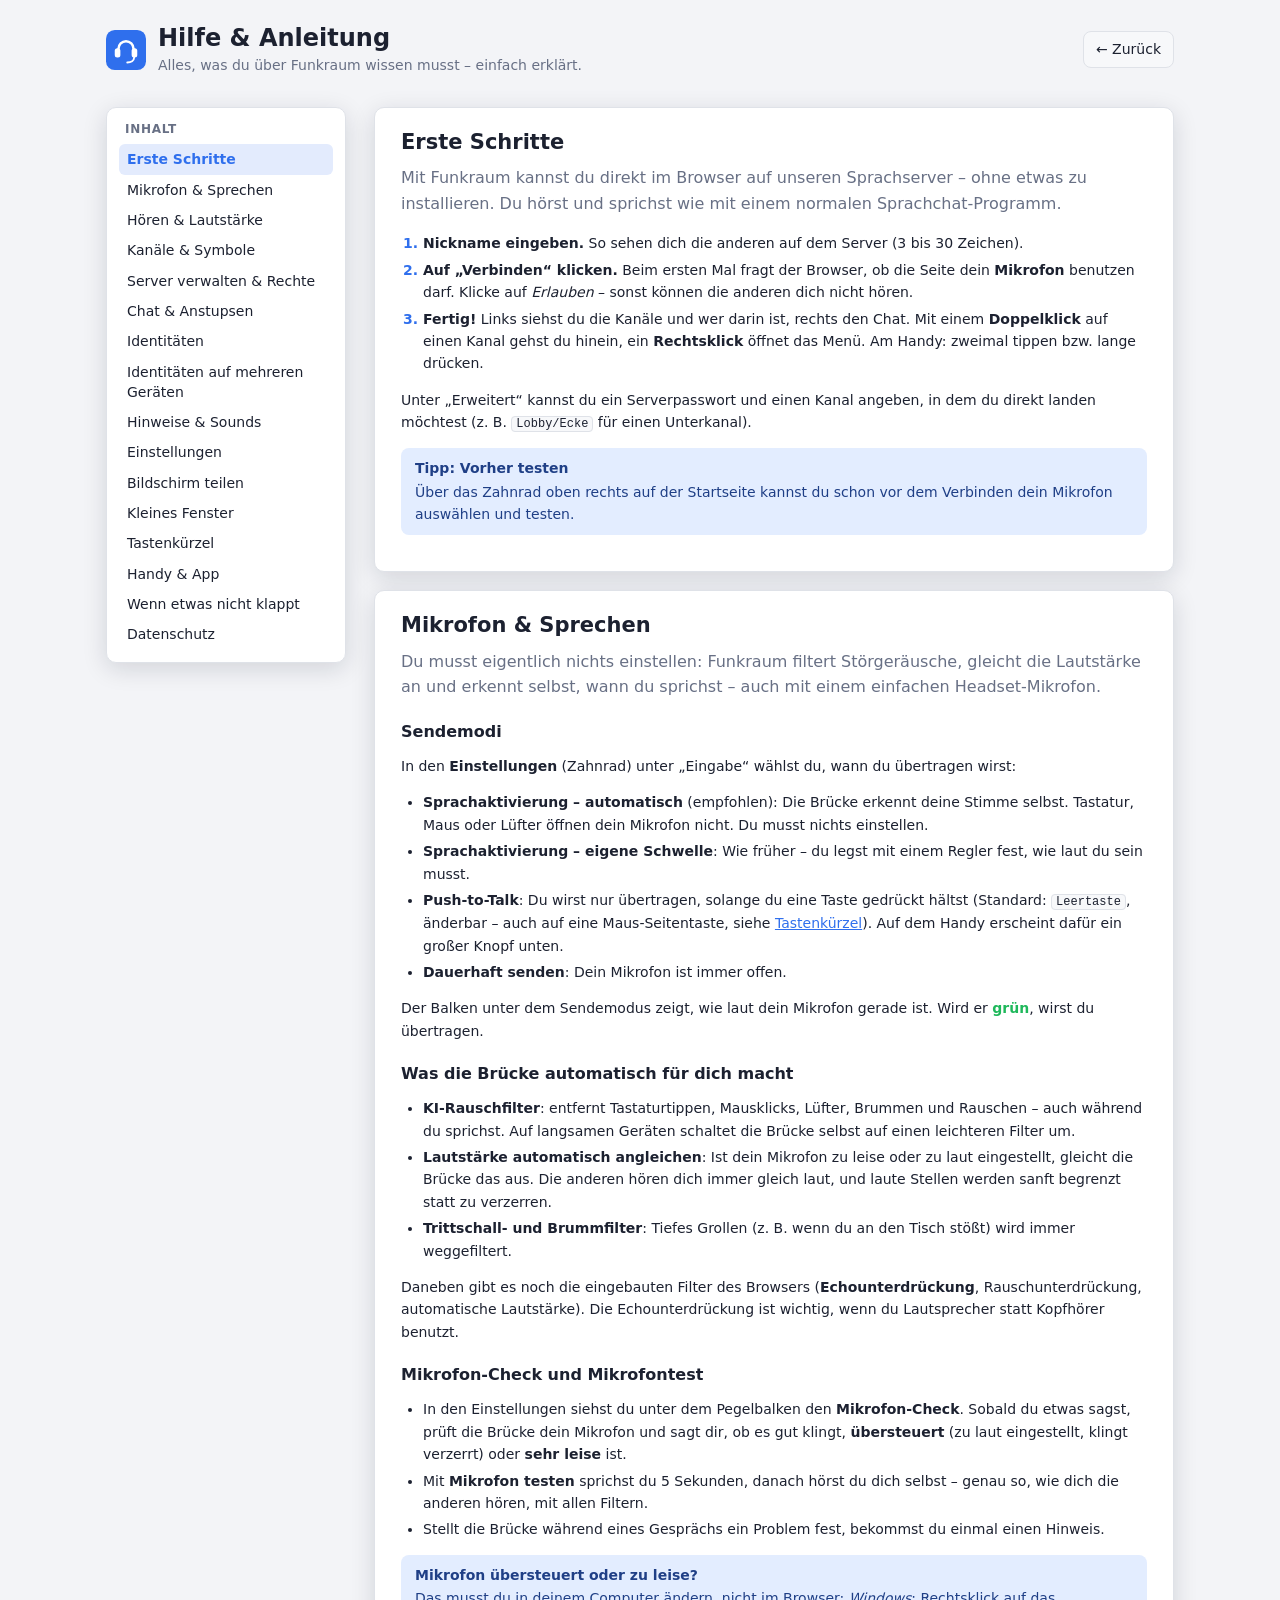
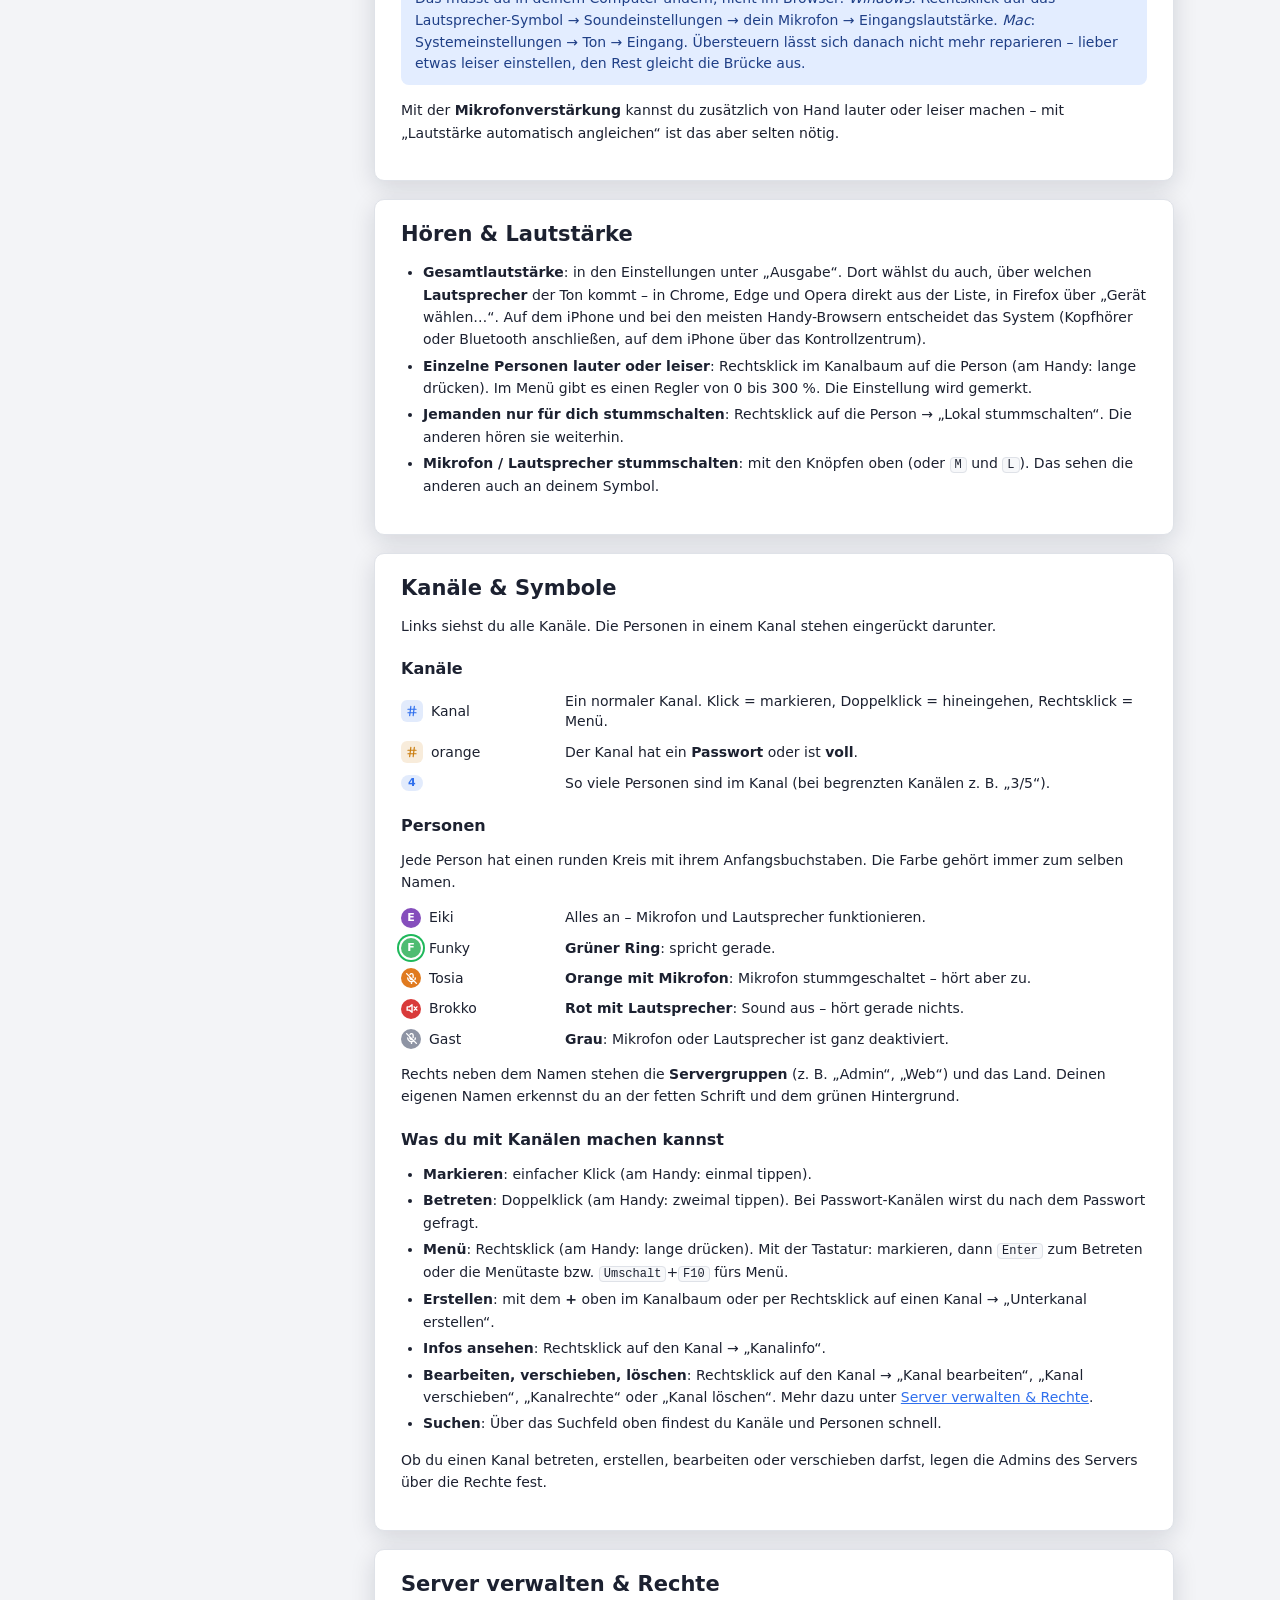
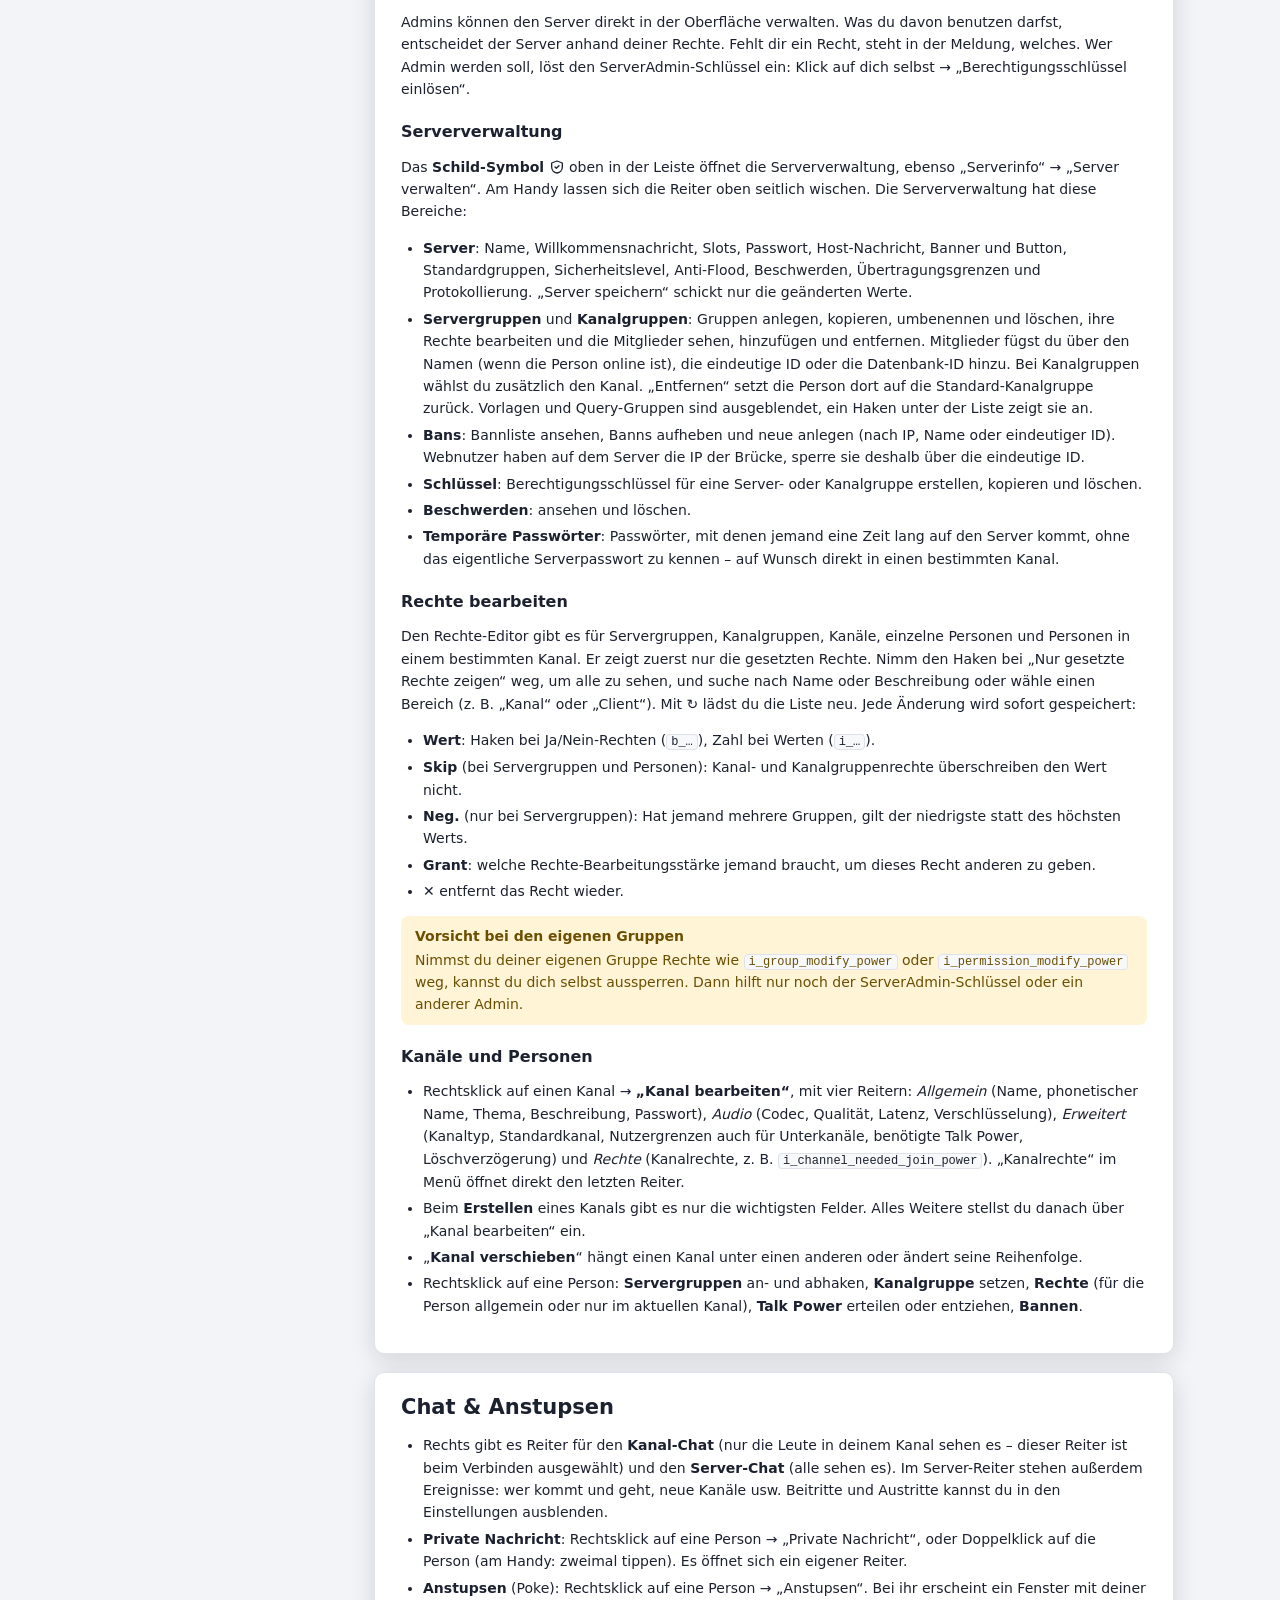
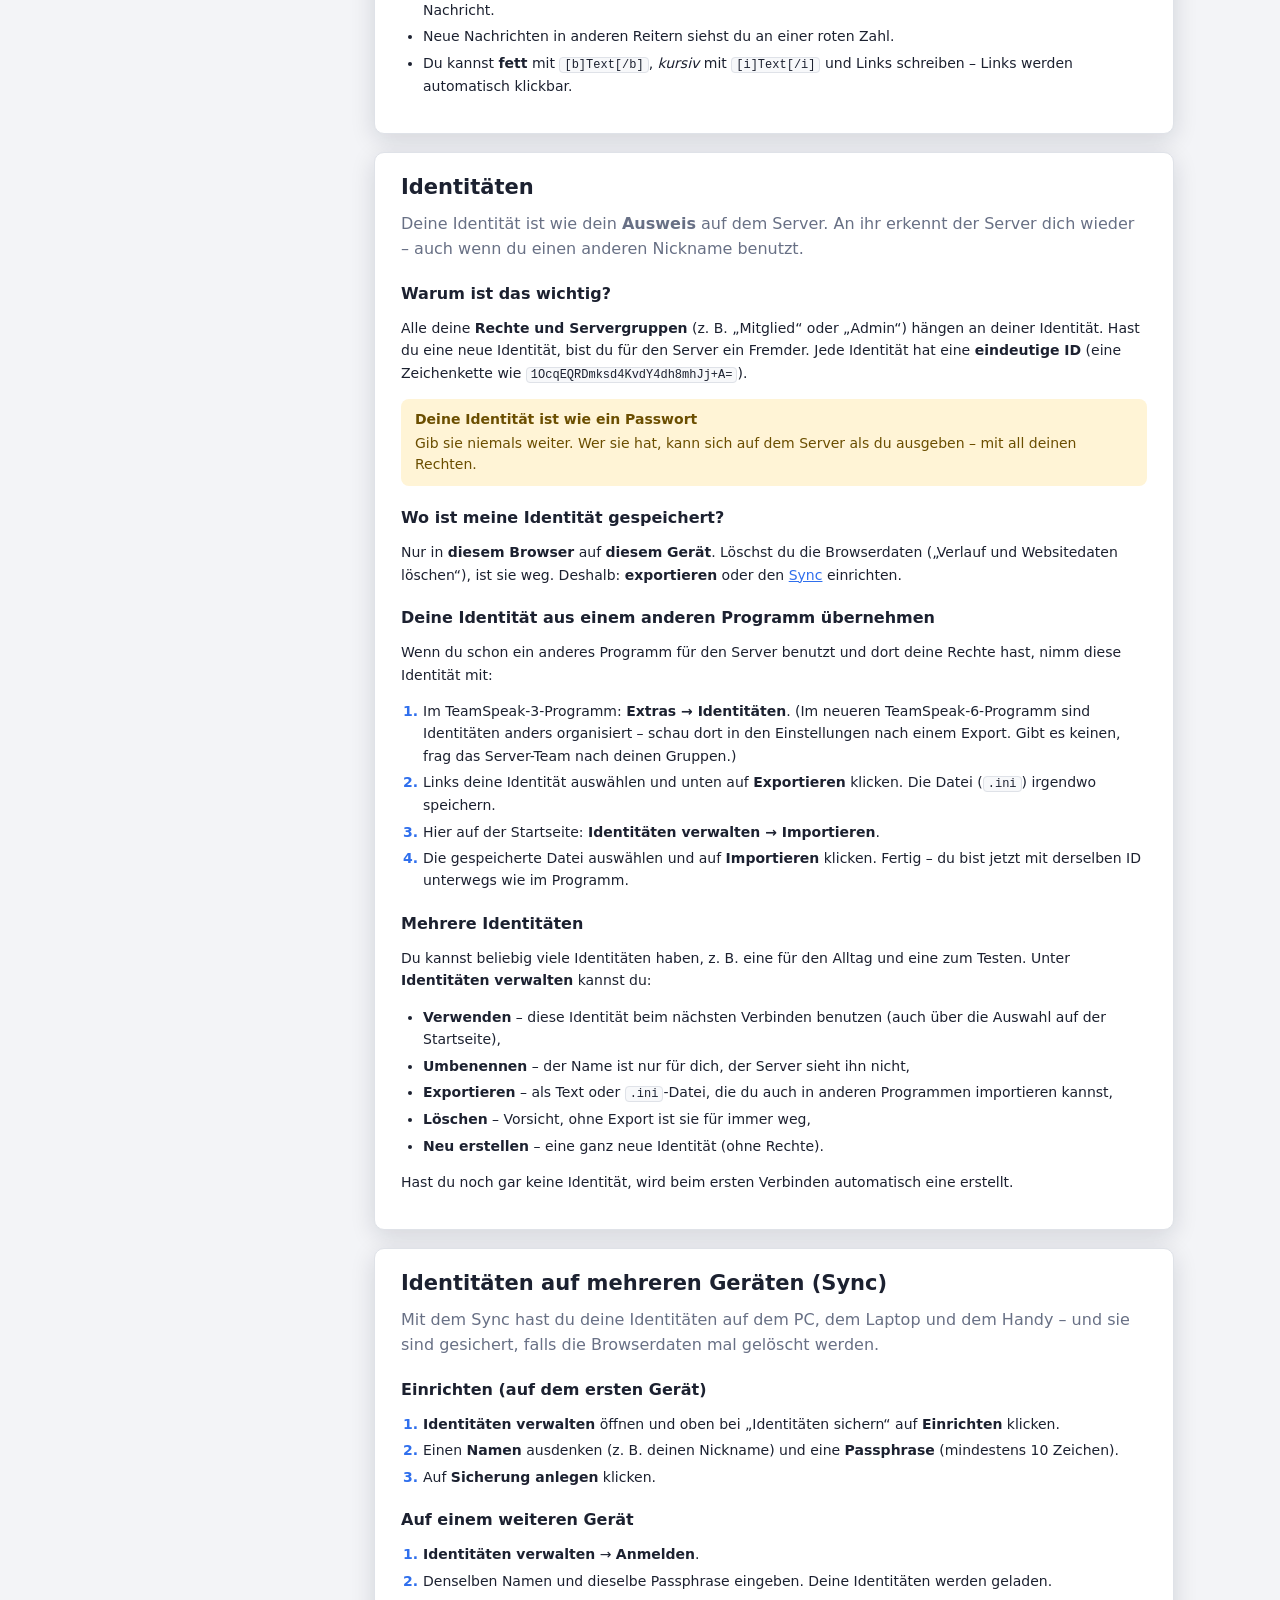
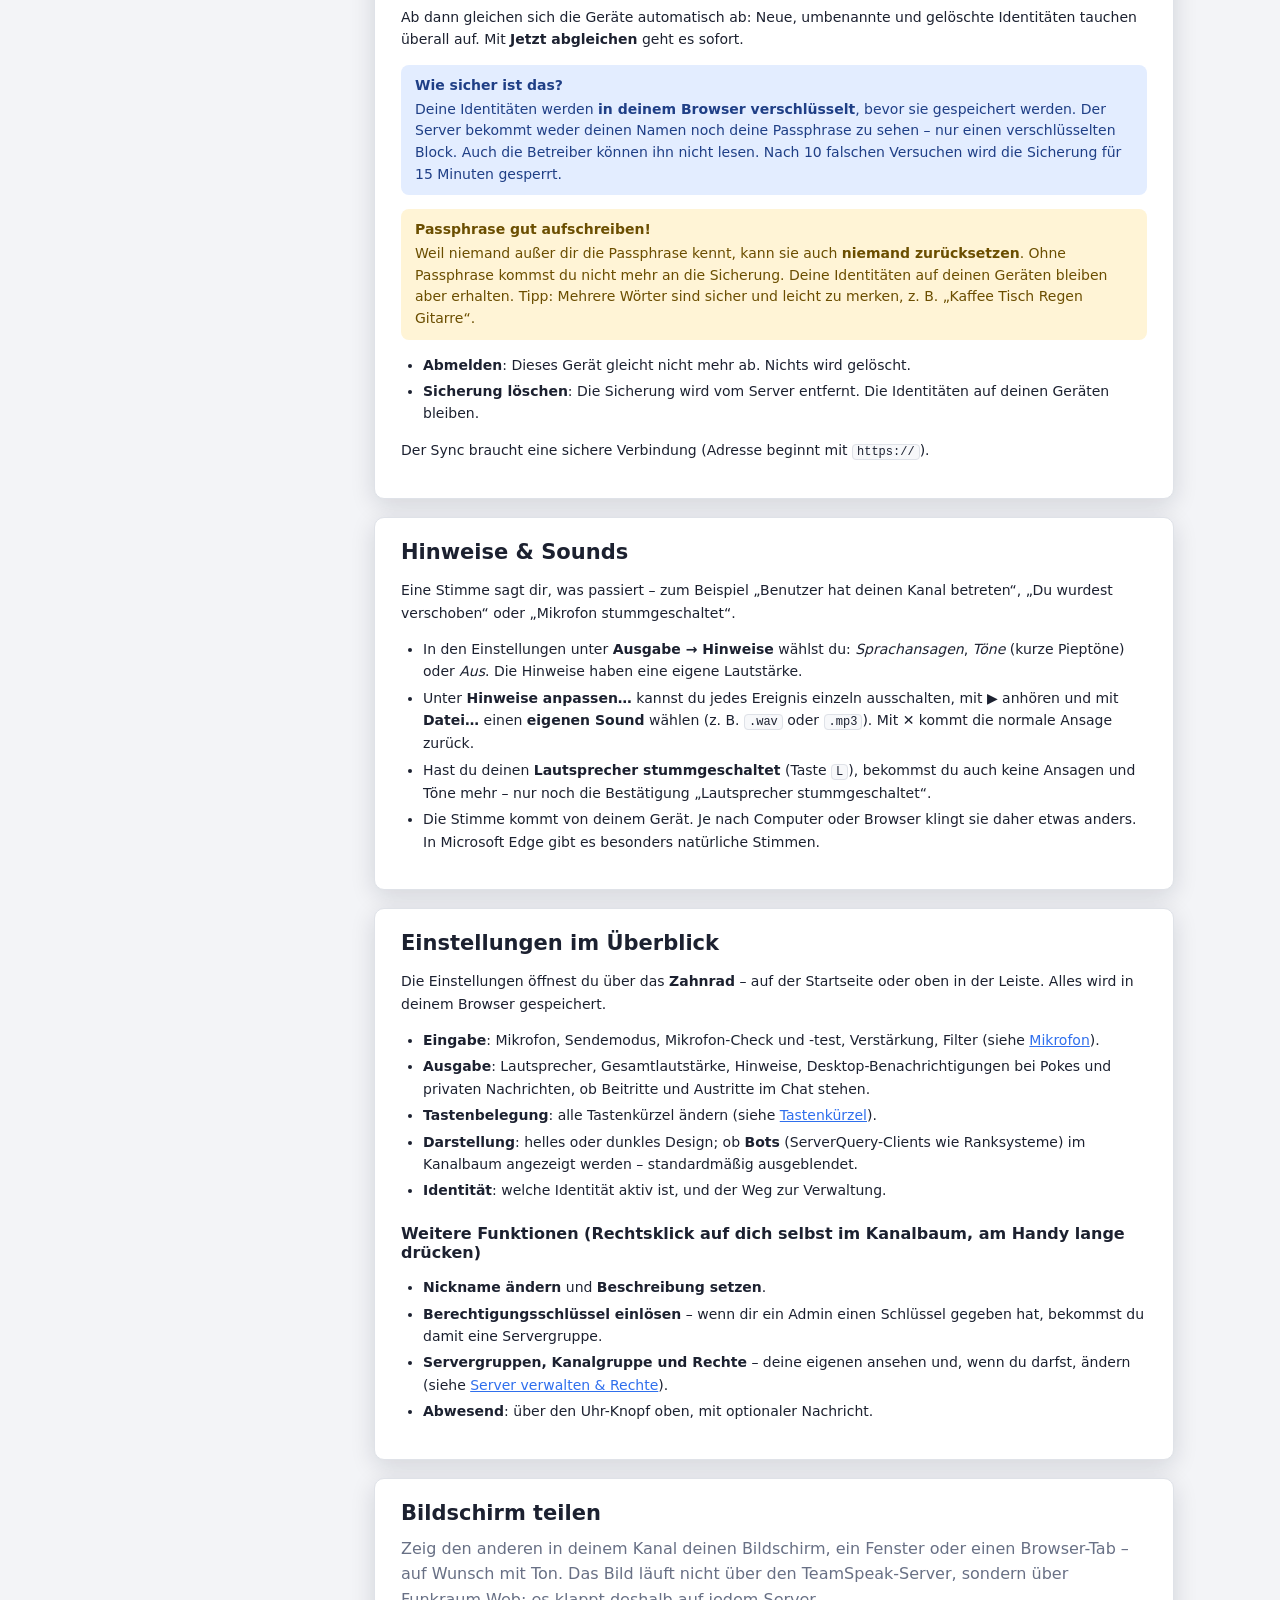
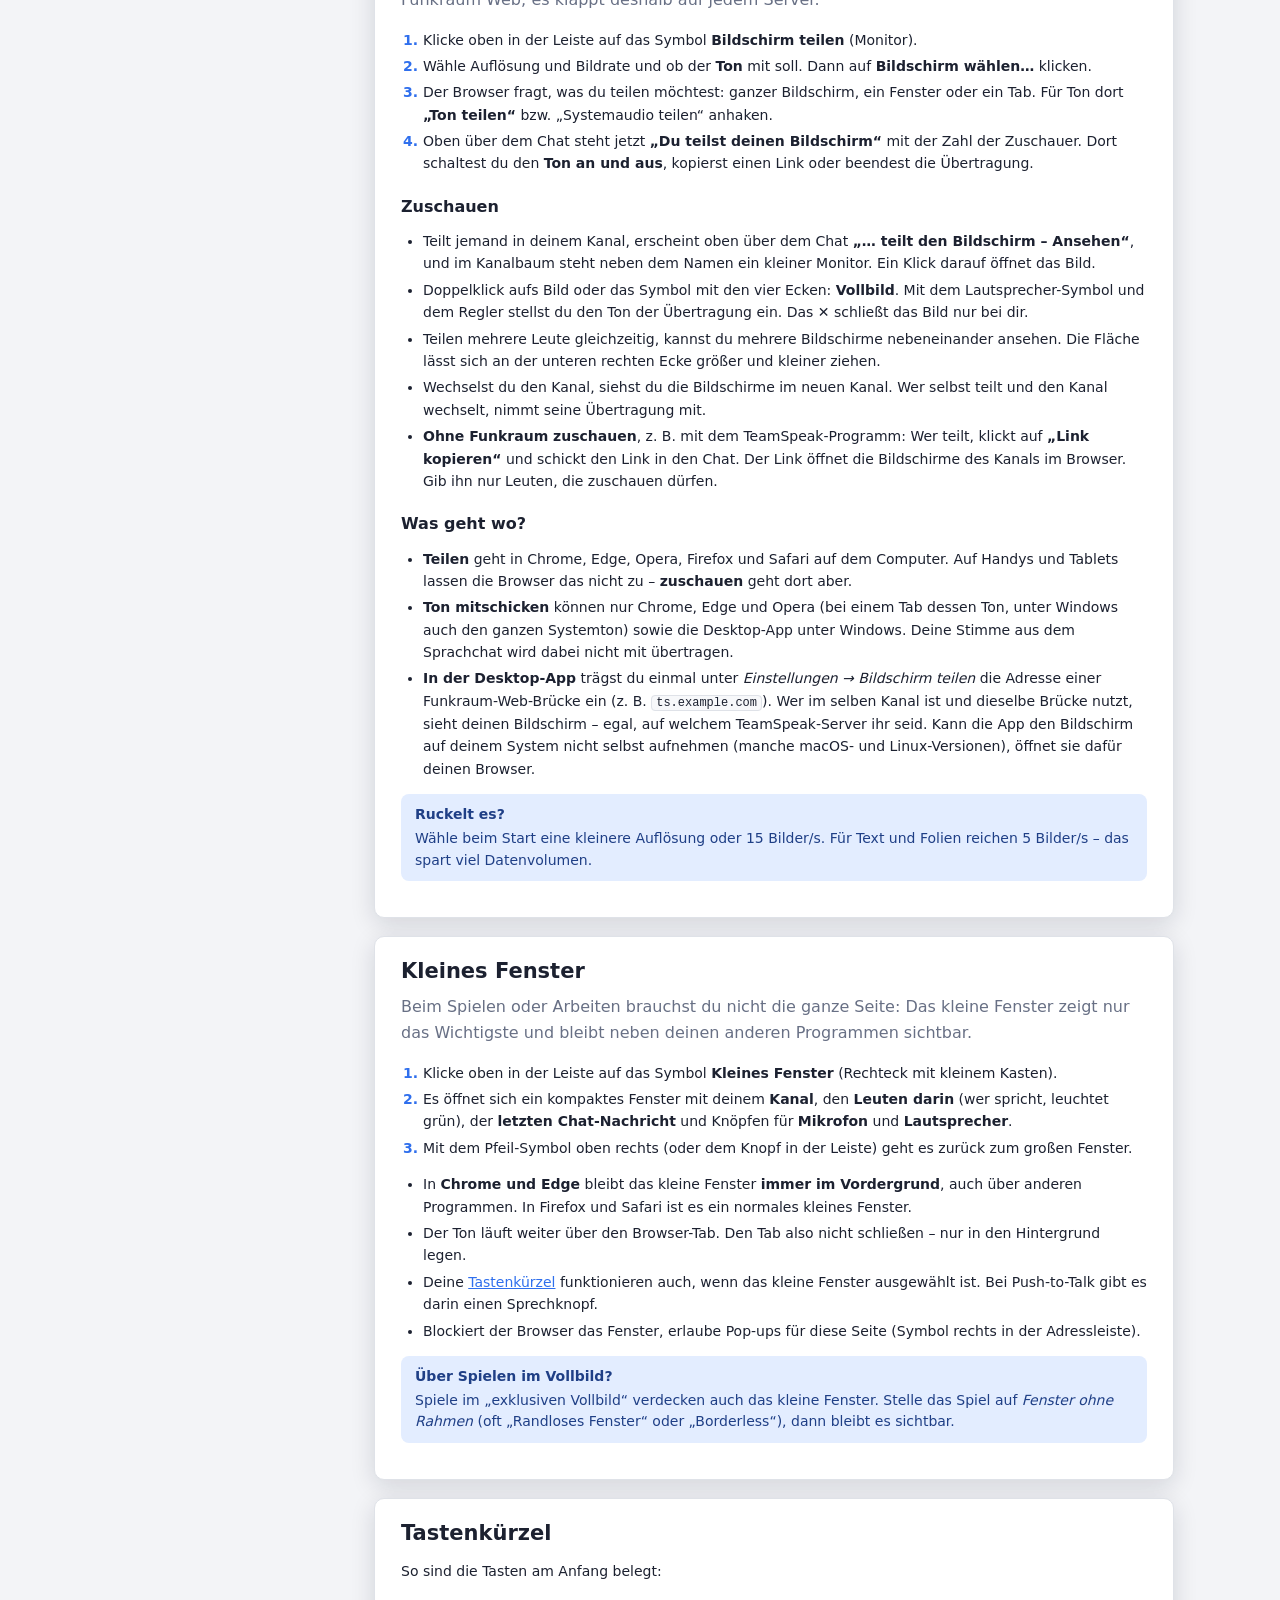
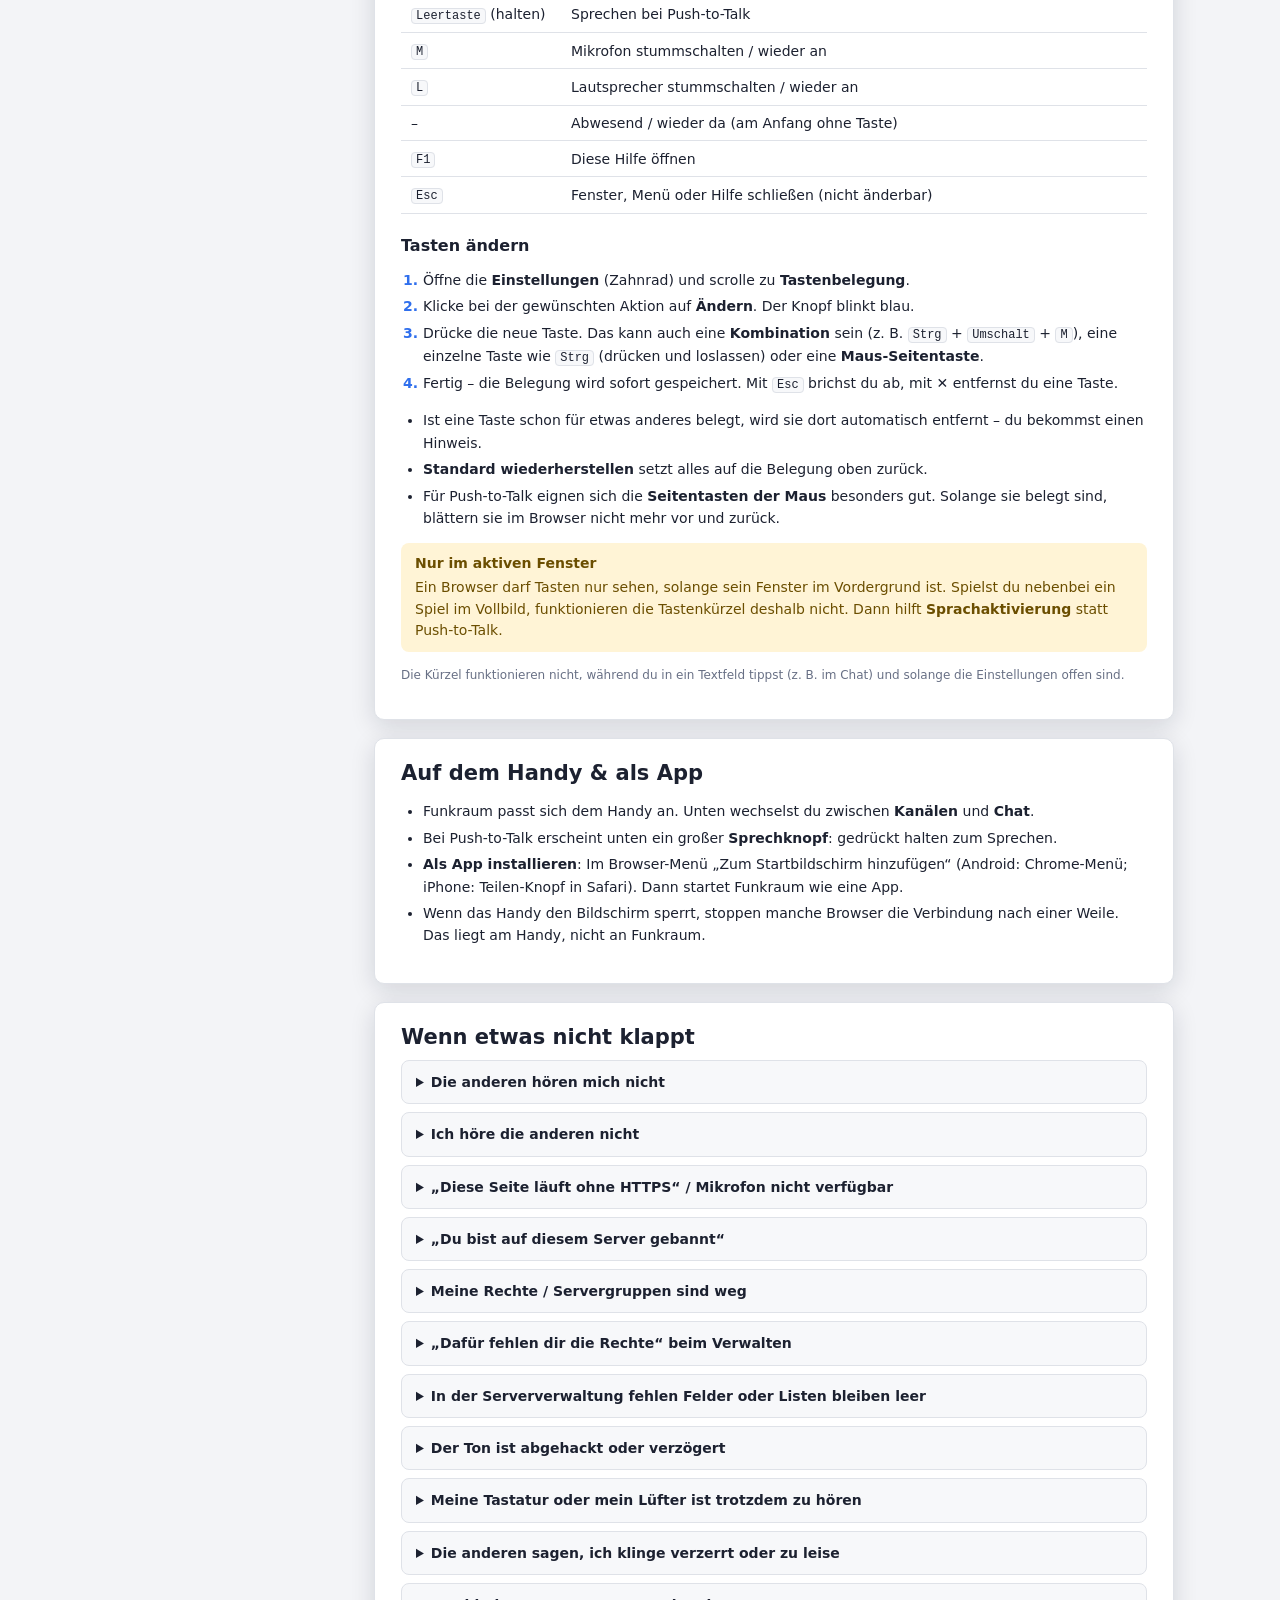
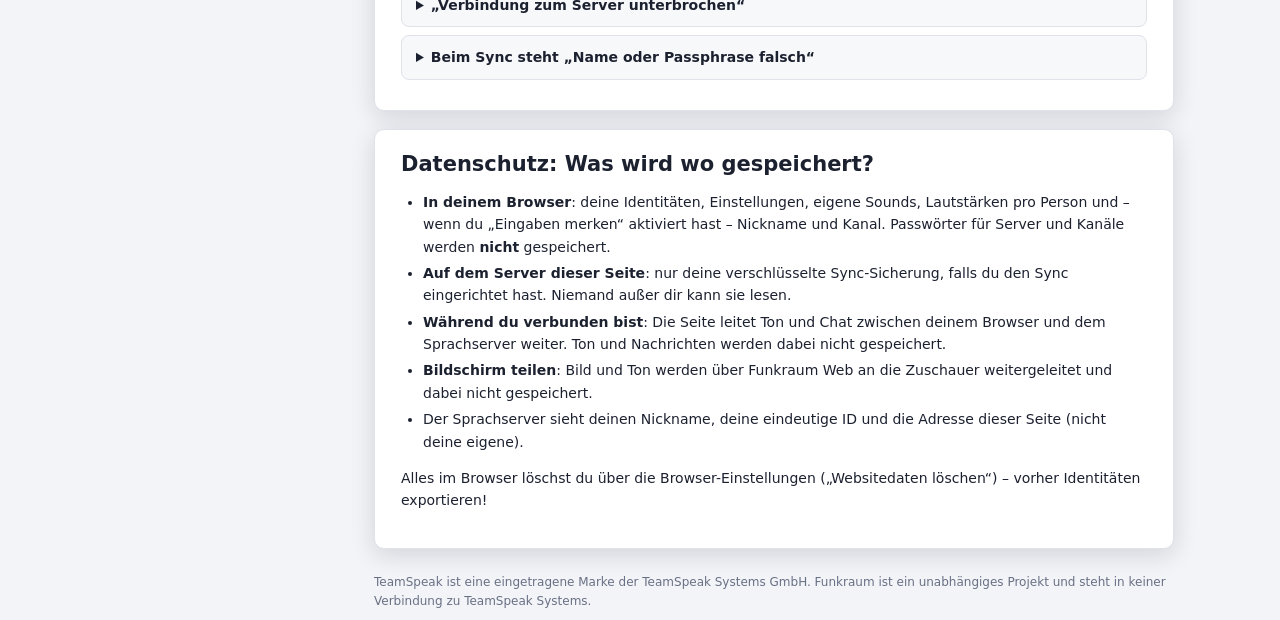
==== commit f143ba83: "Bildschirm teilen, unabhängig vom TeamSpeak-Server Übernimmt die Bildschirmübertragung aus Funkraum " ====
--- a/web/help.html
+++ b/web/help.html
@@ -83,6 +83,7 @@
       <a href="#sync">Identitäten auf mehreren Geräten</a>
       <a href="#hinweise">Hinweise &amp; Sounds</a>
       <a href="#einstellungen">Einstellungen</a>
+      <a href="#bildschirm">Bildschirm teilen</a>
       <a href="#mini">Kleines Fenster</a>
       <a href="#tasten">Tastenkürzel</a>
       <a href="#handy">Handy &amp; App</a>
@@ -301,6 +302,32 @@
       </ul>
     </section>
 
+    <section class="card" id="bildschirm">
+      <h2>Bildschirm teilen</h2>
+      <p class="lead">Zeig den anderen in deinem Kanal deinen Bildschirm, ein Fenster oder einen Browser-Tab – auf Wunsch mit Ton. Das Bild läuft nicht über den TeamSpeak-Server, sondern über Funkraum Web; es klappt deshalb auf jedem Server.</p>
+      <ol class="steps">
+        <li>Klicke oben in der Leiste auf das Symbol <strong>Bildschirm teilen</strong> (Monitor).</li>
+        <li>Wähle Auflösung und Bildrate und ob der <strong>Ton</strong> mit soll. Dann auf <strong>Bildschirm wählen…</strong> klicken.</li>
+        <li>Der Browser fragt, was du teilen möchtest: ganzer Bildschirm, ein Fenster oder ein Tab. Für Ton dort <strong>„Ton teilen“</strong> bzw. „Systemaudio teilen“ anhaken.</li>
+        <li>Oben über dem Chat steht jetzt <strong>„Du teilst deinen Bildschirm“</strong> mit der Zahl der Zuschauer. Dort schaltest du den <strong>Ton an und aus</strong>, kopierst einen Link oder beendest die Übertragung.</li>
+      </ol>
+      <h3>Zuschauen</h3>
+      <ul>
+        <li>Teilt jemand in deinem Kanal, erscheint oben über dem Chat <strong>„… teilt den Bildschirm – Ansehen“</strong>, und im Kanalbaum steht neben dem Namen ein kleiner Monitor. Ein Klick darauf öffnet das Bild.</li>
+        <li>Doppelklick aufs Bild oder das Symbol mit den vier Ecken: <strong>Vollbild</strong>. Mit dem Lautsprecher-Symbol und dem Regler stellst du den Ton der Übertragung ein. Das ✕ schließt das Bild nur bei dir.</li>
+        <li>Teilen mehrere Leute gleichzeitig, kannst du mehrere Bildschirme nebeneinander ansehen. Die Fläche lässt sich an der unteren rechten Ecke größer und kleiner ziehen.</li>
+        <li>Wechselst du den Kanal, siehst du die Bildschirme im neuen Kanal. Wer selbst teilt und den Kanal wechselt, nimmt seine Übertragung mit.</li>
+        <li><strong>Ohne Funkraum zuschauen</strong>, z. B. mit dem TeamSpeak-Programm: Wer teilt, klickt auf <strong>„Link kopieren“</strong> und schickt den Link in den Chat. Der Link öffnet die Bildschirme des Kanals im Browser. Gib ihn nur Leuten, die zuschauen dürfen.</li>
+      </ul>
+      <h3>Was geht wo?</h3>
+      <ul>
+        <li><strong>Teilen</strong> geht in Chrome, Edge, Opera, Firefox und Safari auf dem Computer. Auf Handys und Tablets lassen die Browser das nicht zu – <strong>zuschauen</strong> geht dort aber.</li>
+        <li><strong>Ton mitschicken</strong> können nur Chrome, Edge und Opera (bei einem Tab dessen Ton, unter Windows auch den ganzen Systemton) sowie die Desktop-App unter Windows. Deine Stimme aus dem Sprachchat wird dabei nicht mit übertragen.</li>
+        <li><strong>In der Desktop-App</strong> trägst du einmal unter <em>Einstellungen → Bildschirm teilen</em> die Adresse einer Funkraum-Web-Brücke ein (z. B. <code>ts.example.com</code>). Wer im selben Kanal ist und dieselbe Brücke nutzt, sieht deinen Bildschirm – egal, auf welchem TeamSpeak-Server ihr seid. Kann die App den Bildschirm auf deinem System nicht selbst aufnehmen (manche macOS- und Linux-Versionen), öffnet sie dafür deinen Browser.</li>
+      </ul>
+      <div class="tip"><strong>Ruckelt es?</strong>Wähle beim Start eine kleinere Auflösung oder 15 Bilder/s. Für Text und Folien reichen 5 Bilder/s – das spart viel Datenvolumen.</div>
+    </section>
+
     <section class="card" id="mini">
       <h2>Kleines Fenster</h2>
       <p class="lead">Beim Spielen oder Arbeiten brauchst du nicht die ganze Seite: Das kleine Fenster zeigt nur das Wichtigste und bleibt neben deinen anderen Programmen sichtbar.</p>
@@ -415,6 +442,7 @@
         <li><strong>In deinem Browser</strong>: deine Identitäten, Einstellungen, eigene Sounds, Lautstärken pro Person und – wenn du „Eingaben merken“ aktiviert hast – Nickname und Kanal. Passwörter für Server und Kanäle werden <strong>nicht</strong> gespeichert.</li>
         <li><strong>Auf dem Server dieser Seite</strong>: nur deine verschlüsselte Sync-Sicherung, falls du den Sync eingerichtet hast. Niemand außer dir kann sie lesen.</li>
         <li><strong>Während du verbunden bist</strong>: Die Seite leitet Ton und Chat zwischen deinem Browser und dem Sprachserver weiter. Ton und Nachrichten werden dabei nicht gespeichert.</li>
+        <li><strong>Bildschirm teilen</strong>: Bild und Ton werden über Funkraum Web an die Zuschauer weitergeleitet und dabei nicht gespeichert.</li>
         <li>Der Sprachserver sieht deinen Nickname, deine eindeutige ID und die Adresse dieser Seite (nicht deine eigene).</li>
       </ul>
       <p>Alles im Browser löschst du über die Browser-Einstellungen („Websitedaten löschen“) – vorher Identitäten exportieren!</p>
--- a/web/style.css
+++ b/web/style.css
@@ -460,3 +460,64 @@
   .add-row > select { flex: 1 1 100%; }
 }
 .modal input:disabled, .modal select:disabled, .modal textarea:disabled { opacity: .5; }
+
+/* Desktop app: update bar */
+#update-bar { position: fixed; top: 12px; left: 50%; transform: translateX(-50%); z-index: 1000; width: min(620px, calc(100vw - 24px));
+  background: var(--panel); border: 1px solid var(--border); border-left: 5px solid var(--accent); border-radius: 10px; box-shadow: var(--shadow);
+  padding: 12px 14px; display: flex; gap: 12px; align-items: center; flex-wrap: wrap; font-size: 14px; animation: update-in .25s ease-out; }
+@keyframes update-in { from { opacity: 0; transform: translate(-50%, -10px); } to { opacity: 1; transform: translate(-50%, 0); } }
+#update-bar[hidden] { display: none; }
+#update-bar.error { border-left-color: var(--danger); }
+#update-bar .update-text { flex: 1 1 260px; }
+#update-bar .update-buttons { display: flex; gap: 8px; flex-wrap: wrap; }
+
+/* ---------- Screen sharing ---------- */
+.screen-bar { display: flex; flex-wrap: wrap; gap: 6px; padding: 6px 8px; background: var(--panel); border-bottom: 1px solid var(--border); }
+.screen-chip { display: inline-flex; align-items: center; gap: 8px; padding: 4px 6px 4px 10px; border-radius: 999px; background: var(--select); font-size: 13px; max-width: 100%; flex-wrap: wrap; }
+.screen-chip.own { background: color-mix(in srgb, var(--danger) 13%, var(--panel)); }
+.screen-chip .ico { width: 16px; height: 16px; display: inline-grid; color: var(--accent); flex: none; }
+.screen-chip.own .ico { color: var(--danger); }
+.screen-chip .ico svg { width: 16px; height: 16px; }
+.screen-chip button.small { padding: 3px 10px; font-size: 12px; border-radius: 999px; }
+.screen-chip button.on { color: var(--accent); border-color: var(--accent); }
+.screen-chip button.danger { color: var(--danger); }
+.screens {
+  flex: 0 0 auto; height: 56%; min-height: 140px; max-height: 85%; resize: vertical; overflow: hidden;
+  display: grid; grid-template-columns: repeat(auto-fit, minmax(260px, 1fr)); grid-auto-rows: 1fr; gap: 6px; padding: 6px;
+  background: var(--panel-2); border-bottom: 1px solid var(--border);
+}
+.screens[data-count="1"] { grid-template-columns: 1fr; }
+.screen-tile { position: relative; display: flex; flex-direction: column; min-height: 0; min-width: 0; background: #000; border-radius: 8px; overflow: hidden; }
+.screen-head { display: flex; align-items: center; gap: 6px; padding: 3px 6px 3px 10px; background: #15181f; color: #e8ebf2; font-size: 13px; min-height: 32px; }
+.screen-head .grow { flex: 1; }
+.screen-ico, .screen-ico svg { width: 16px; height: 16px; color: #8fb2ff; flex: none; }
+.screen-name { font-weight: 600; white-space: nowrap; overflow: hidden; text-overflow: ellipsis; min-width: 0; }
+.screen-size { color: #9aa3b5; font-size: 11px; white-space: nowrap; }
+.screen-audio { display: inline-flex; align-items: center; gap: 4px; }
+.screen-audio[hidden] { display: none; }
+.screen-vol { width: 80px; }
+.screen-btn { width: 28px; height: 28px; padding: 0; display: inline-grid; place-items: center; background: transparent; border-color: transparent; color: inherit; }
+.screen-btn:hover { background: rgba(255, 255, 255, .12); }
+.screen-btn svg { width: 17px; height: 17px; }
+.screen-btn.off { color: #ff8d8d; }
+.screen-body { position: relative; flex: 1; min-height: 0; display: grid; place-items: center; cursor: zoom-in; }
+.screen-canvas { width: 100%; height: 100%; object-fit: contain; display: block; }
+.screen-msg { position: absolute; inset: 0; display: grid; place-items: center; padding: 16px; text-align: center; color: #c9cfdb; font-size: 14px; }
+.screen-msg[hidden] { display: none; }
+.screen-tile:fullscreen { border-radius: 0; }
+.screen-tile:fullscreen .screen-body { cursor: zoom-out; }
+.node .tag.screen-tag { display: inline-grid; place-items: center; padding: 1px 4px; color: var(--accent); border-color: color-mix(in srgb, var(--accent) 45%, transparent); cursor: pointer; }
+.node .tag.screen-tag.on { background: var(--accent); color: var(--accent-text); }
+.node .tag.screen-tag svg { width: 13px; height: 13px; }
+.share-form label { display: block; }
+body.screen-page { display: flex; flex-direction: column; height: 100%; }
+.sp-main { flex: 1; min-height: 0; display: flex; flex-direction: column; gap: 10px; padding: 12px; }
+.sp-card { padding: 16px; max-width: 620px; }
+.sp-card h2 { margin: 0 0 6px; font-size: 18px; }
+.sp-main .screen-bar { border: 1px solid var(--border); border-radius: 10px; }
+.sp-screens { flex: 1; height: auto; max-height: none; resize: none; border: none; border-radius: 10px; }
+.sp-empty { text-align: center; margin: 40px 0; }
+@media (max-width: 760px) {
+  .screens { height: 42%; grid-template-columns: 1fr; }
+  .screen-vol { width: 60px; }
+}
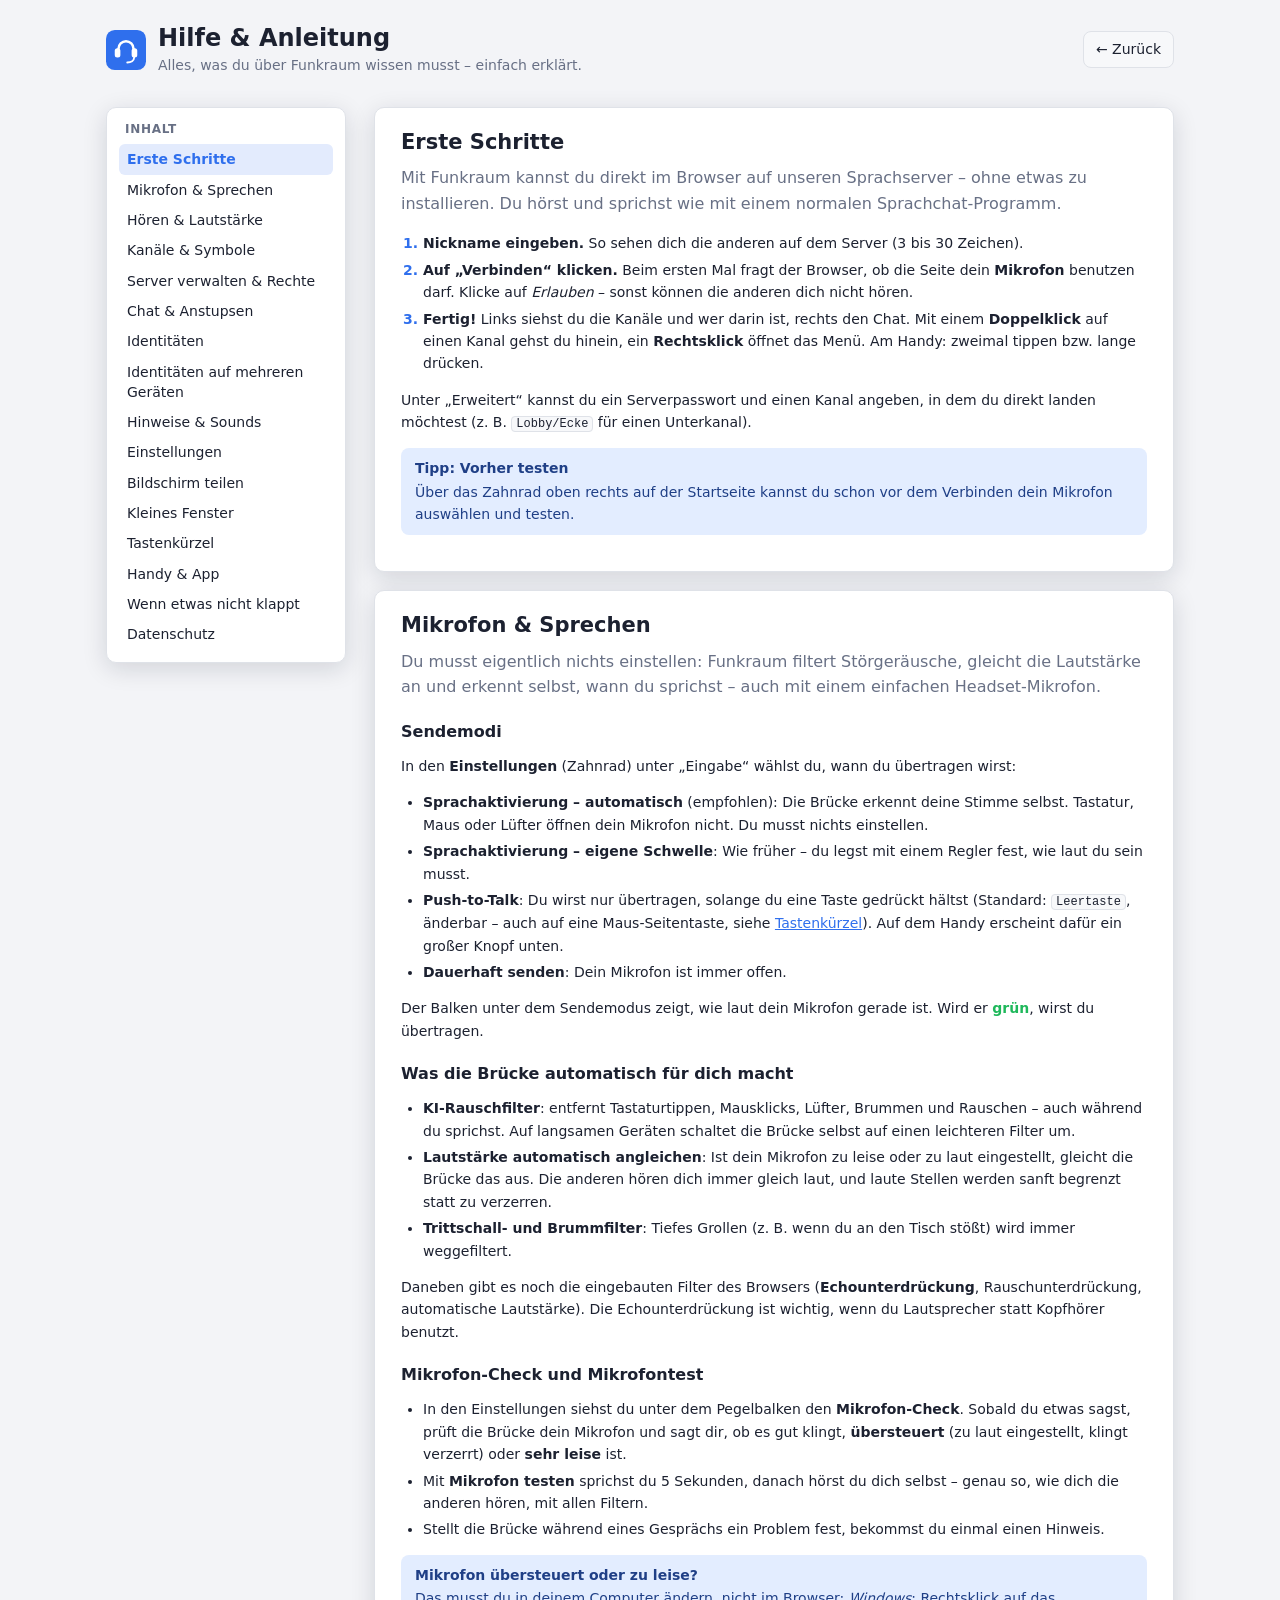
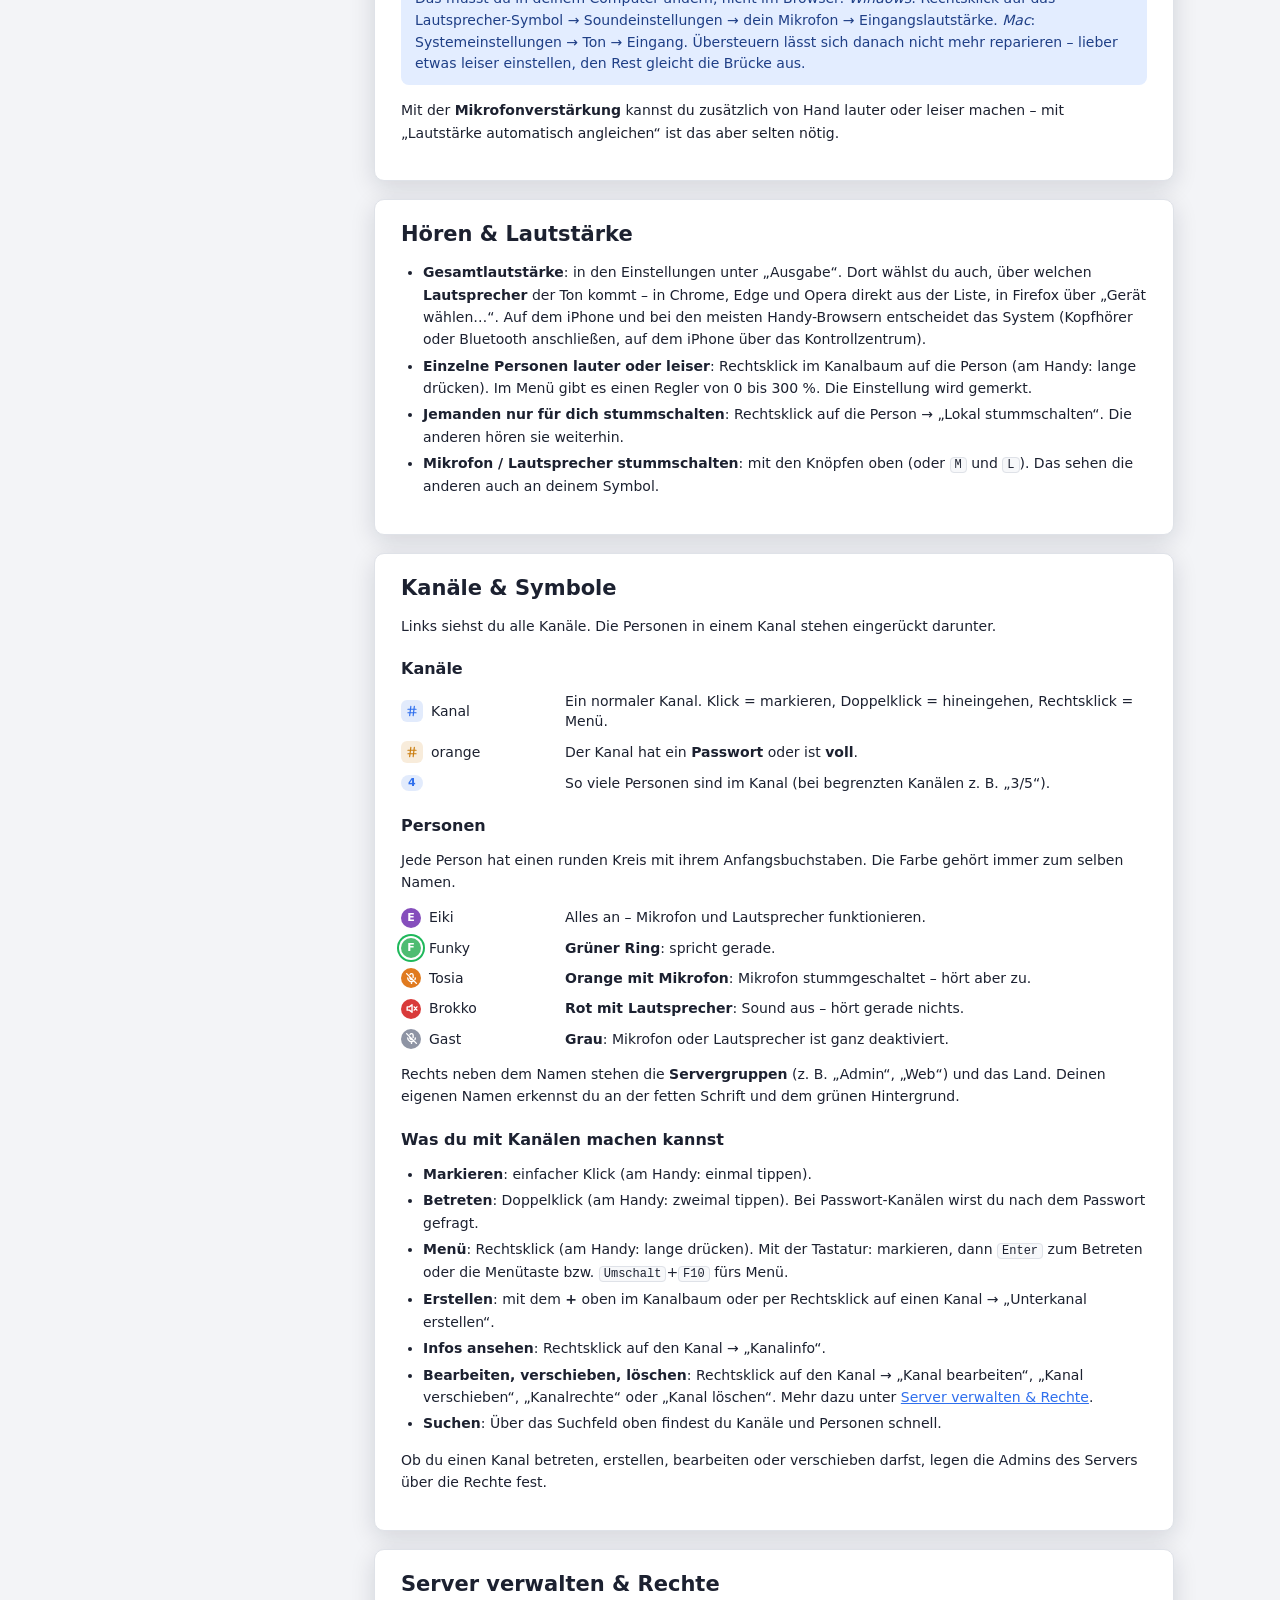
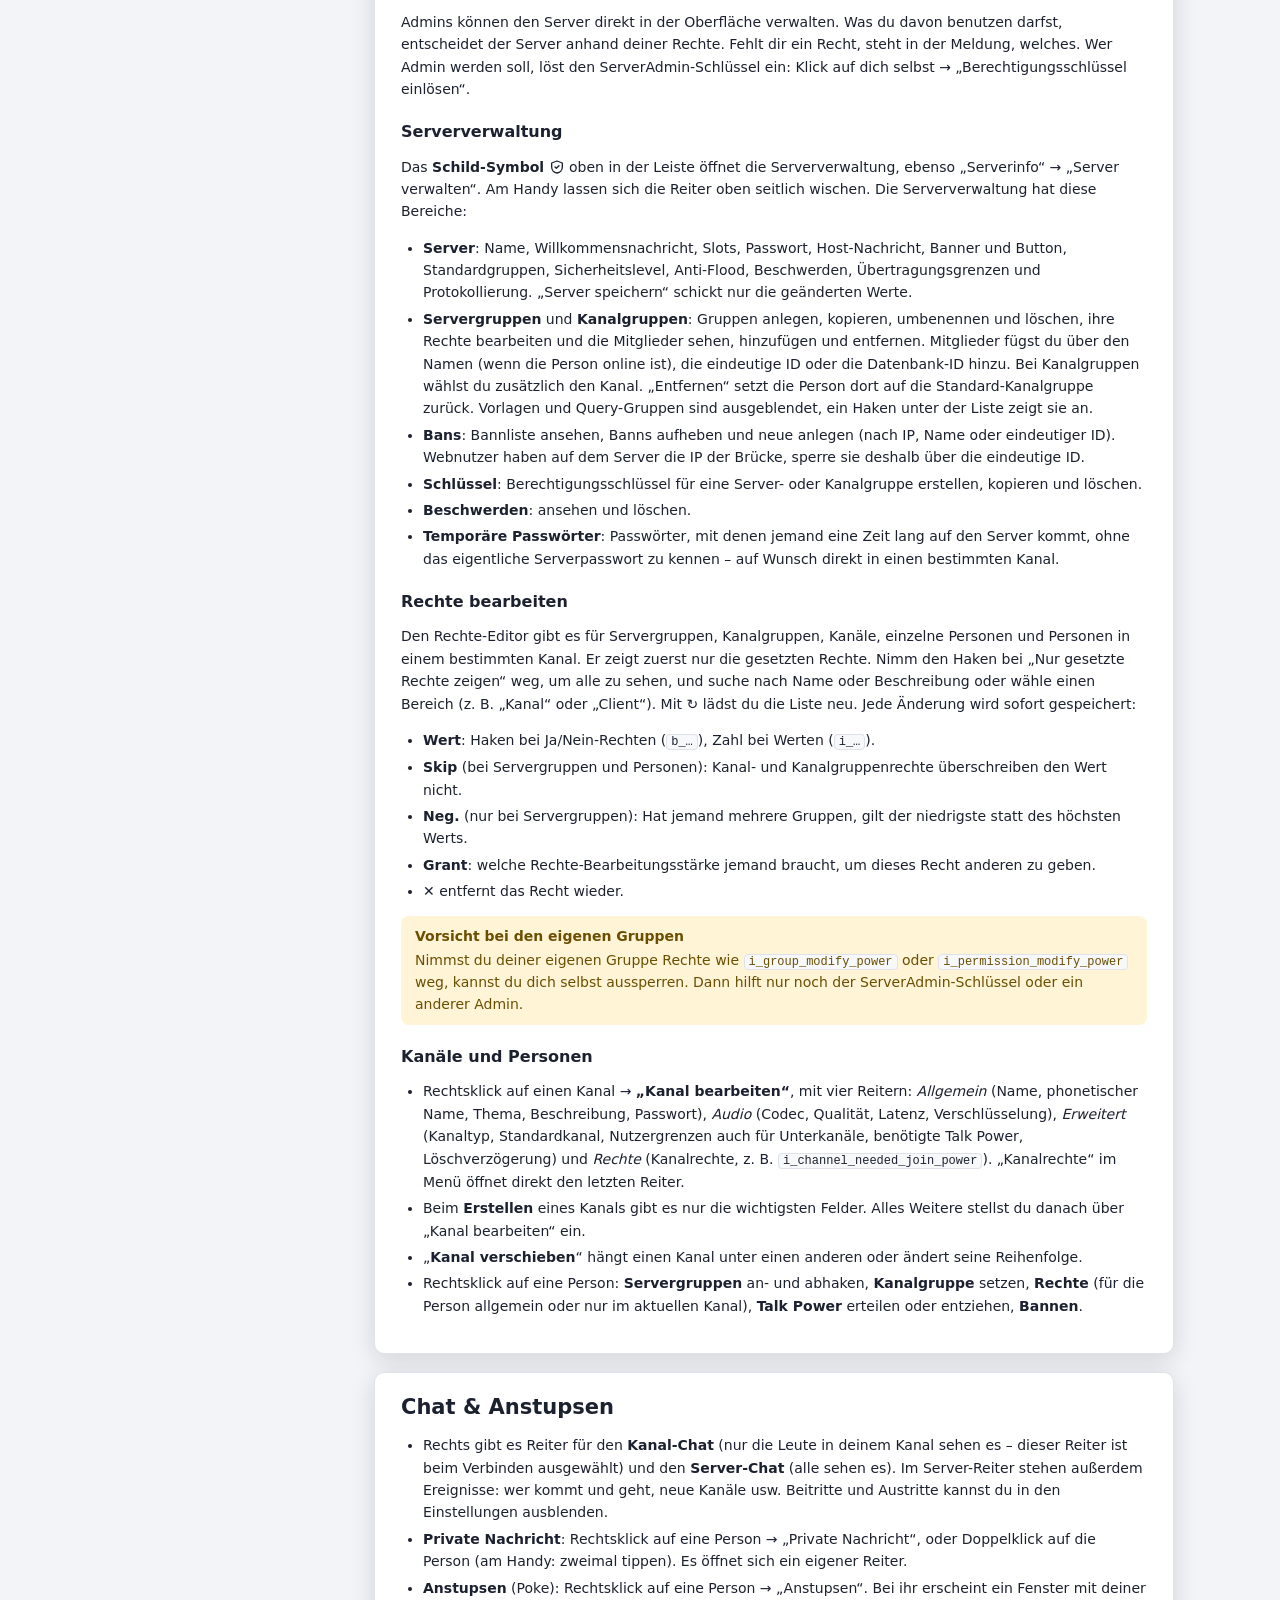
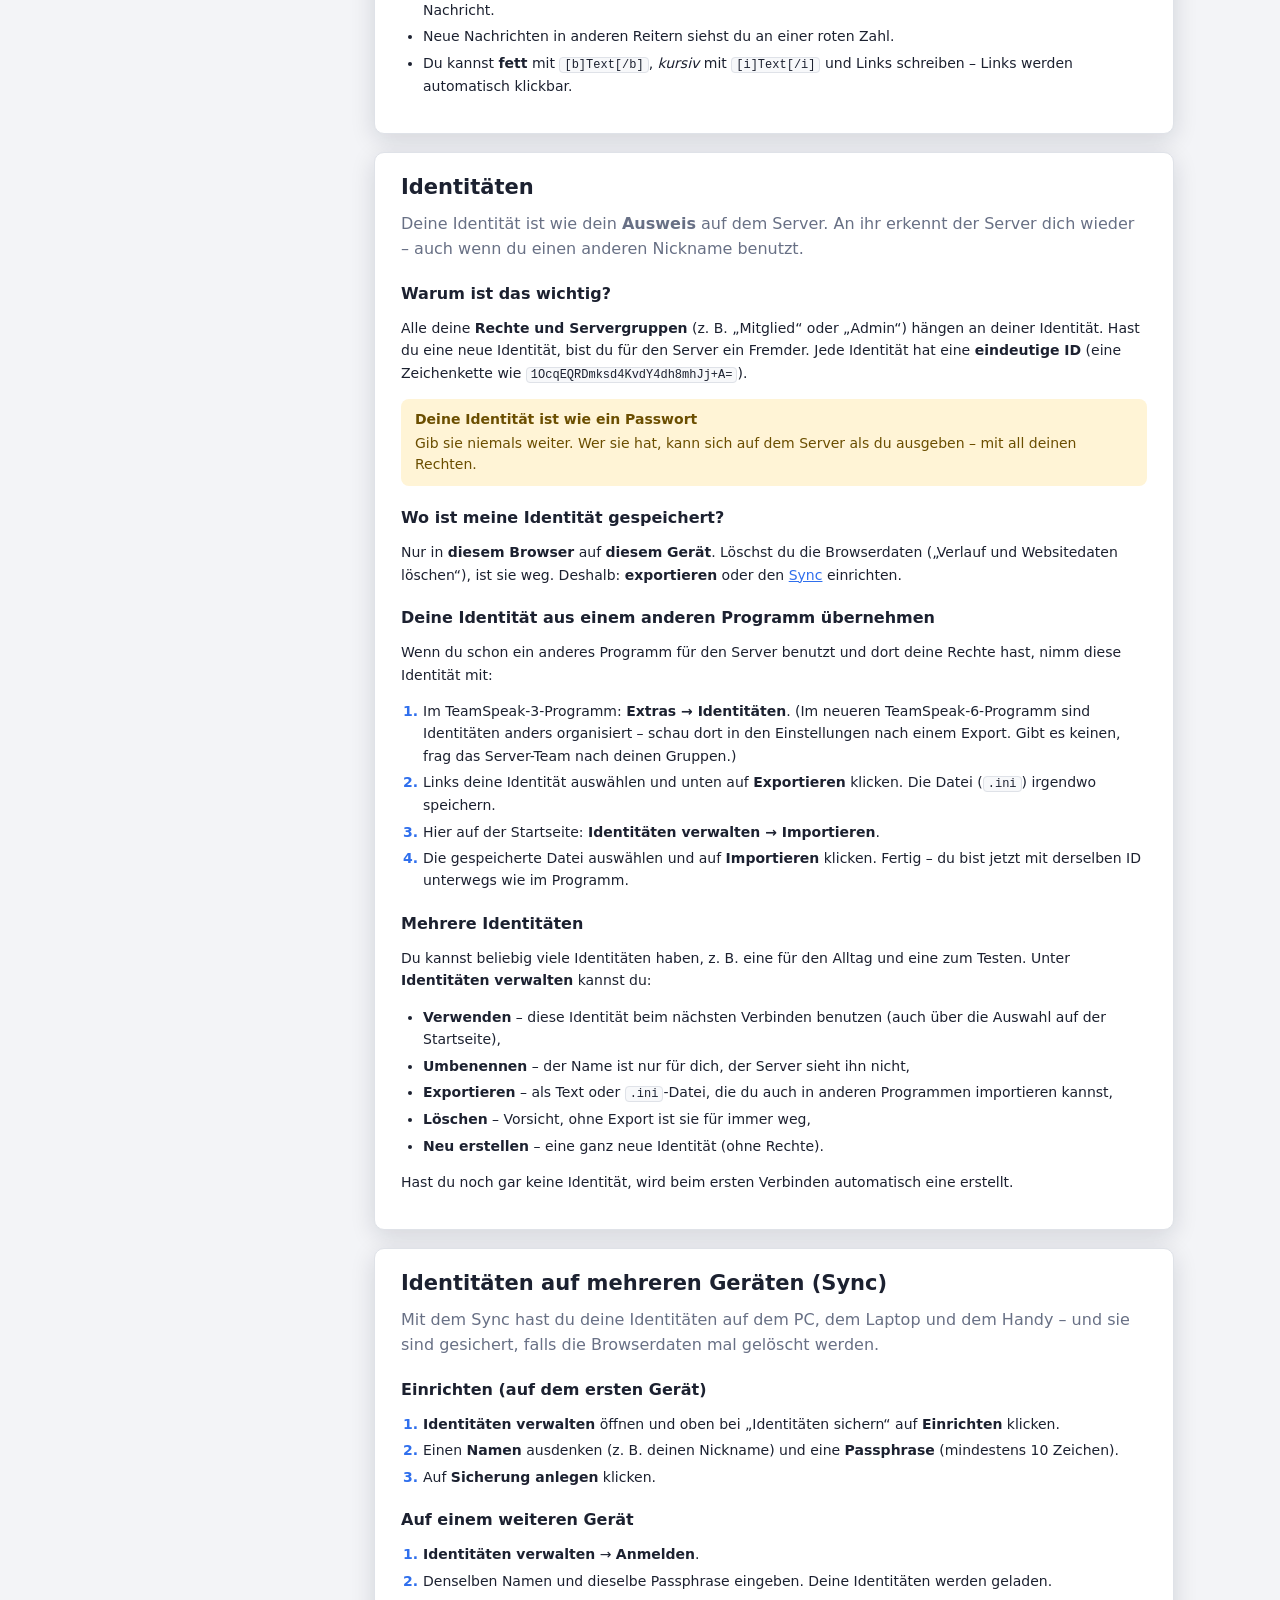
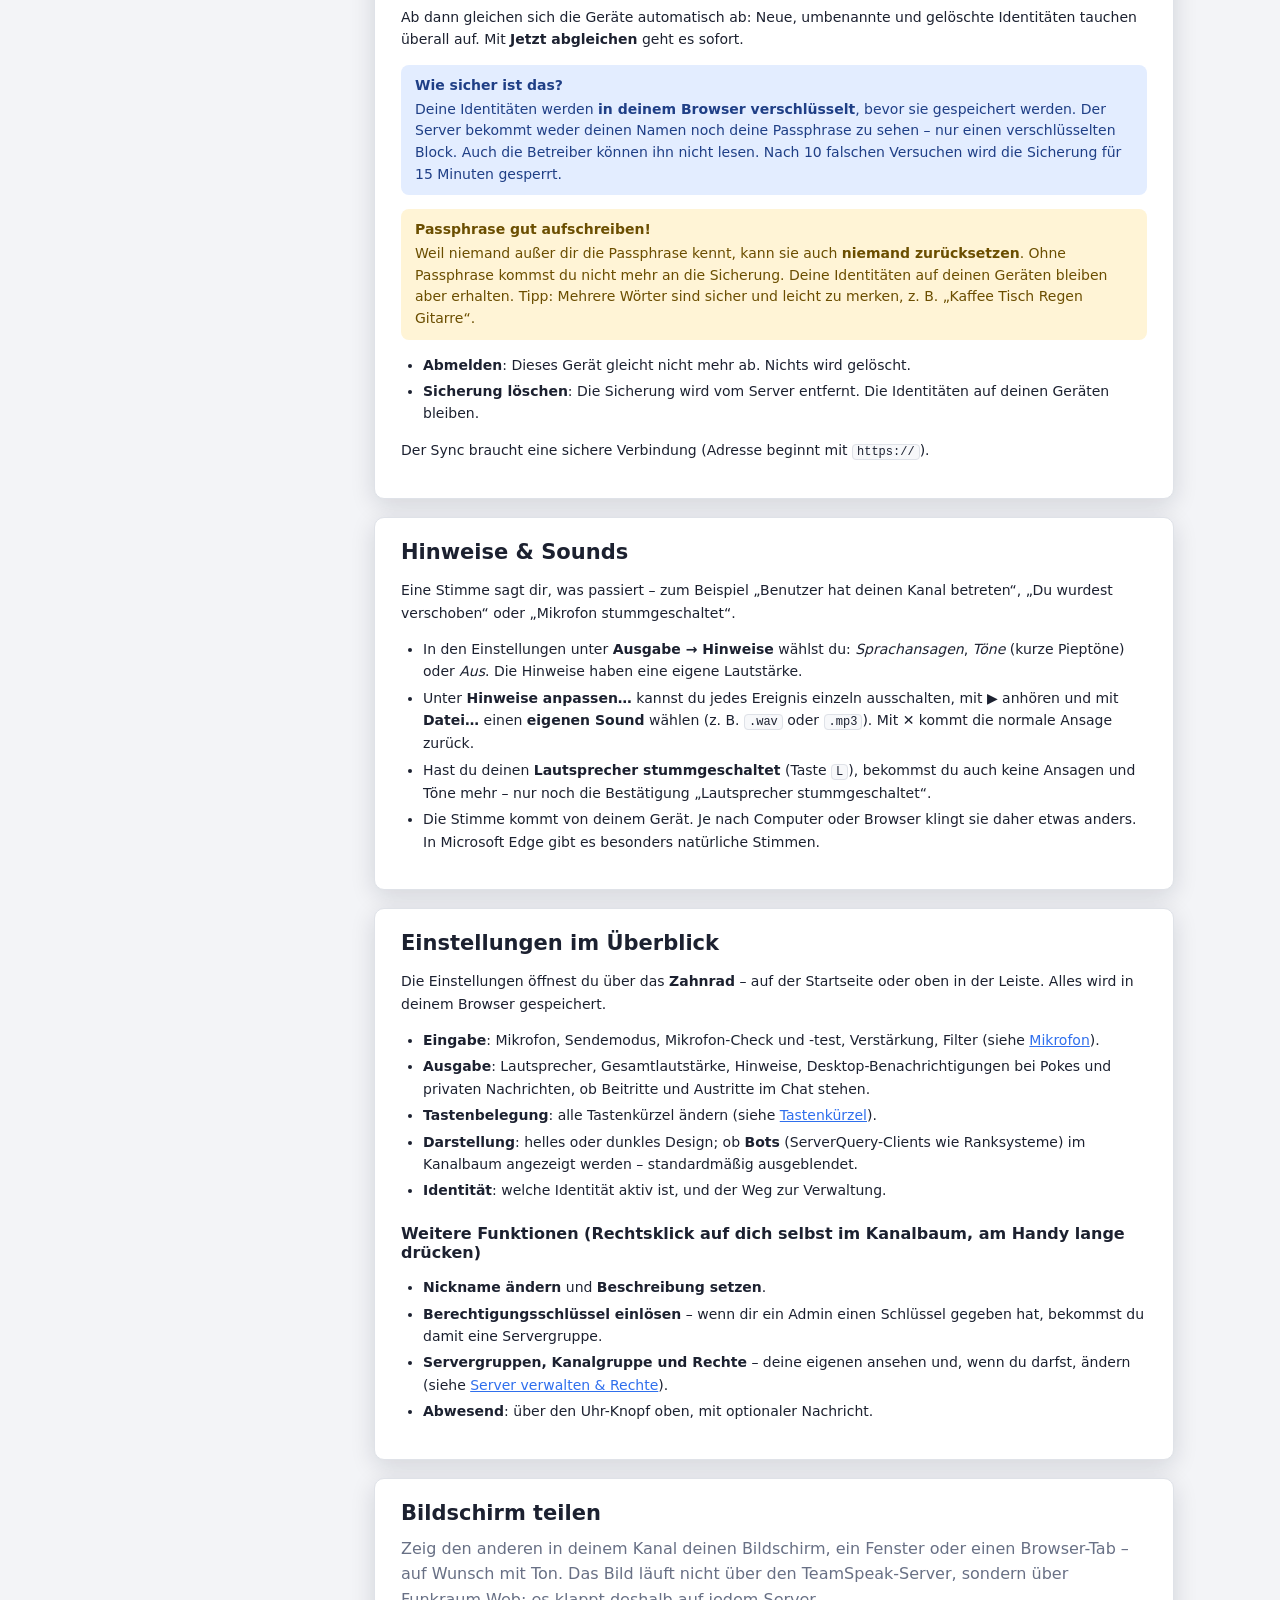
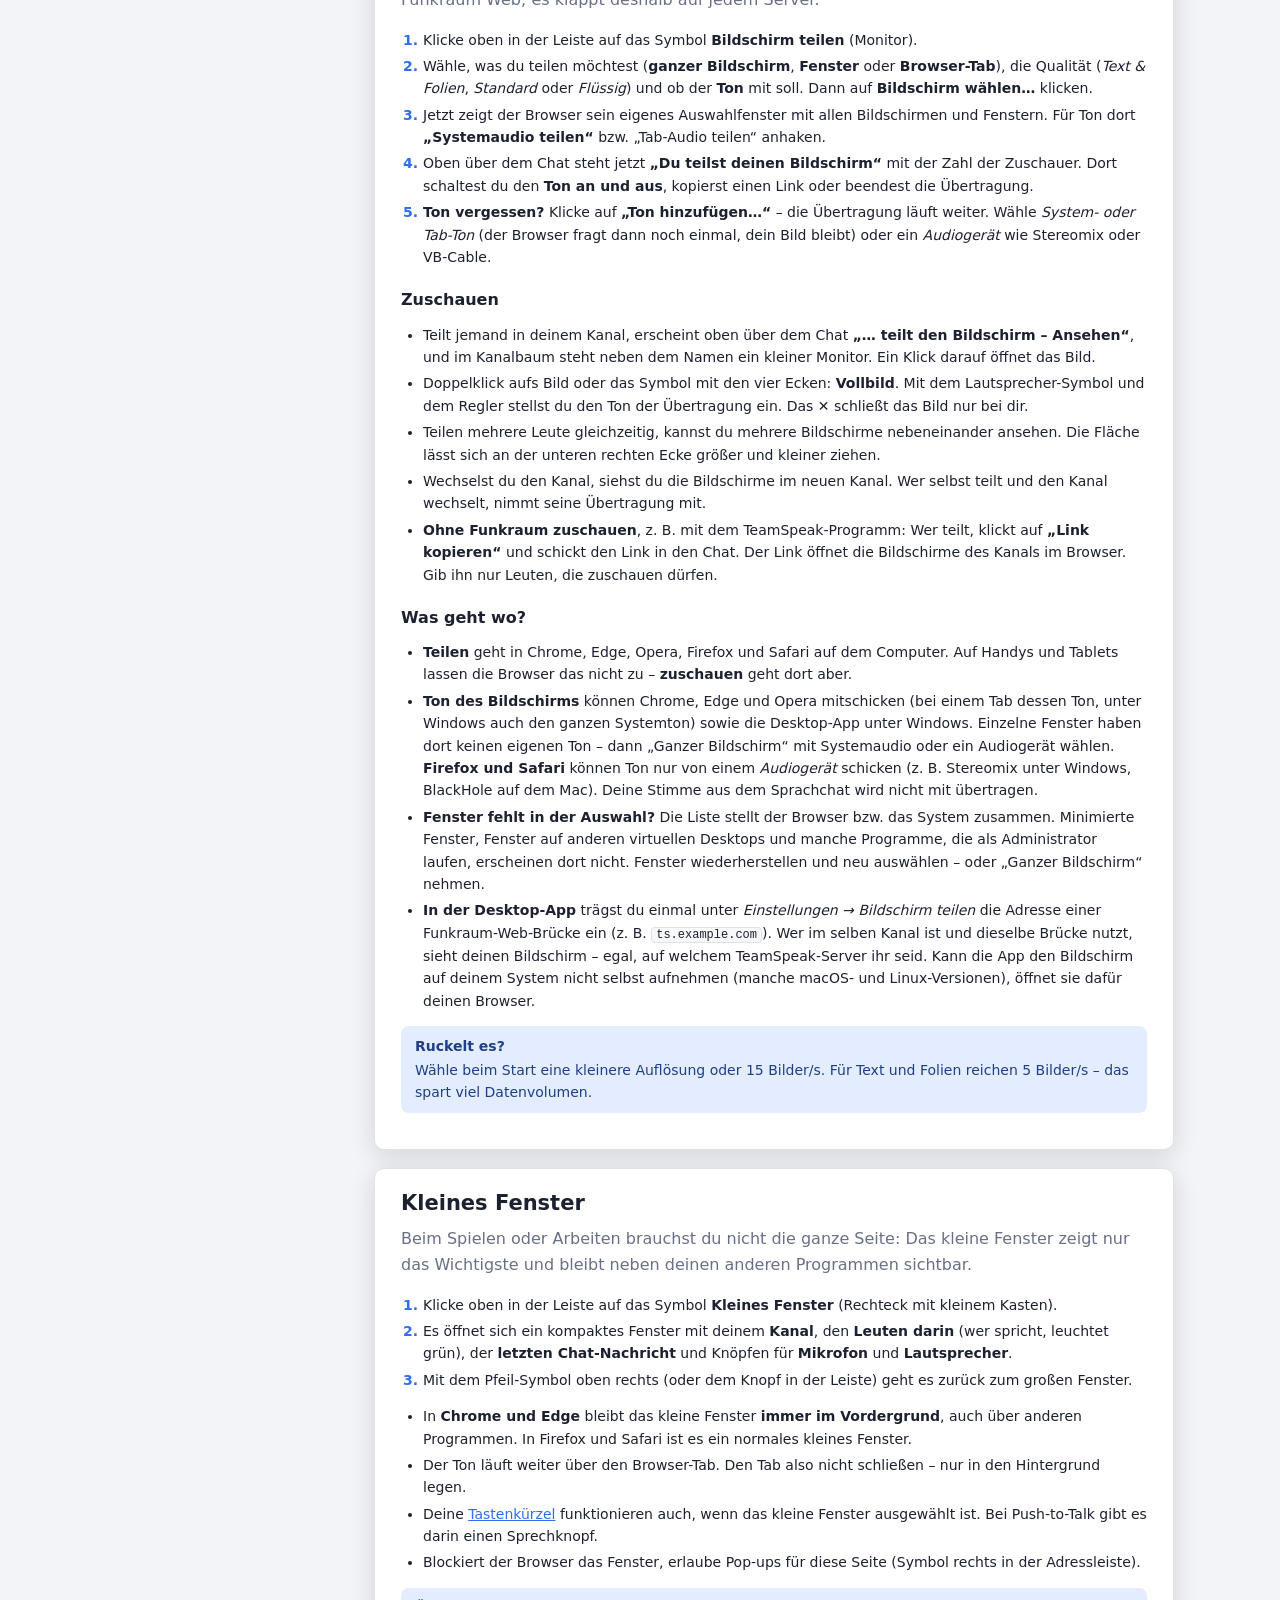
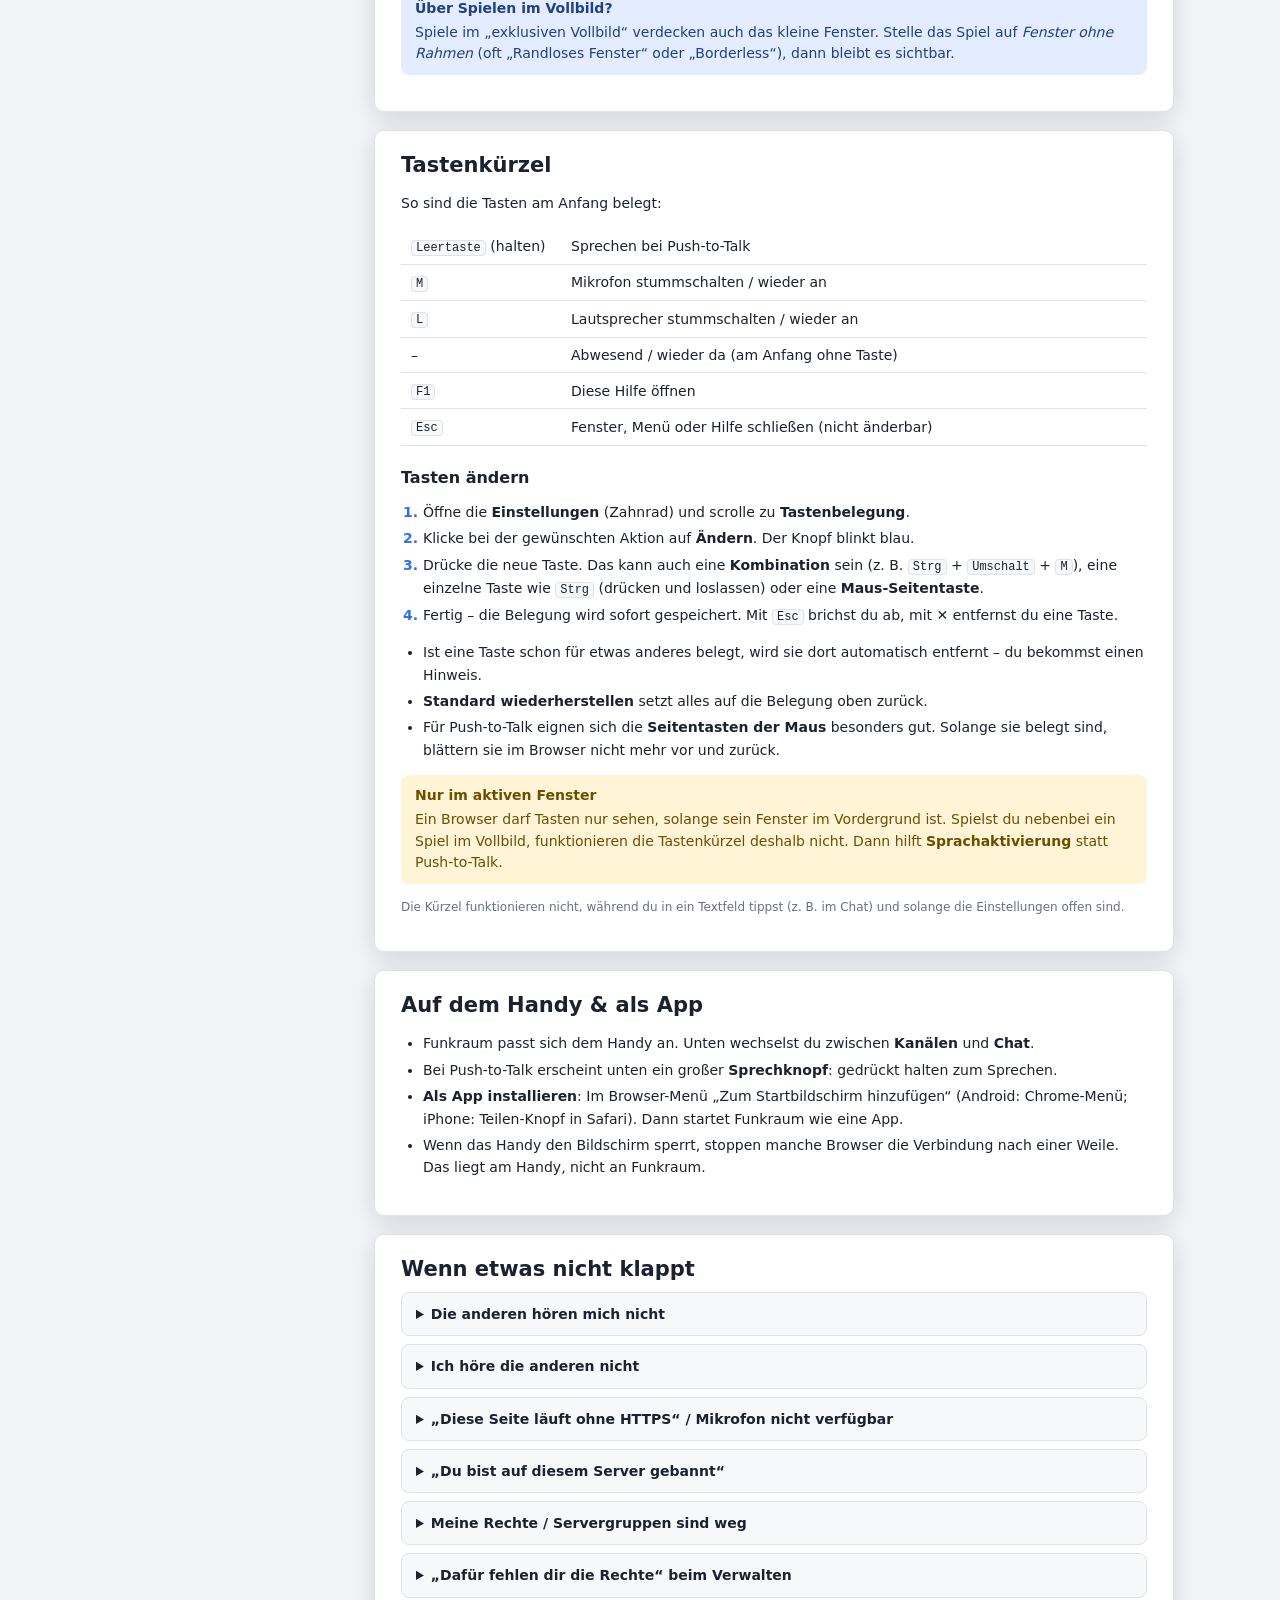
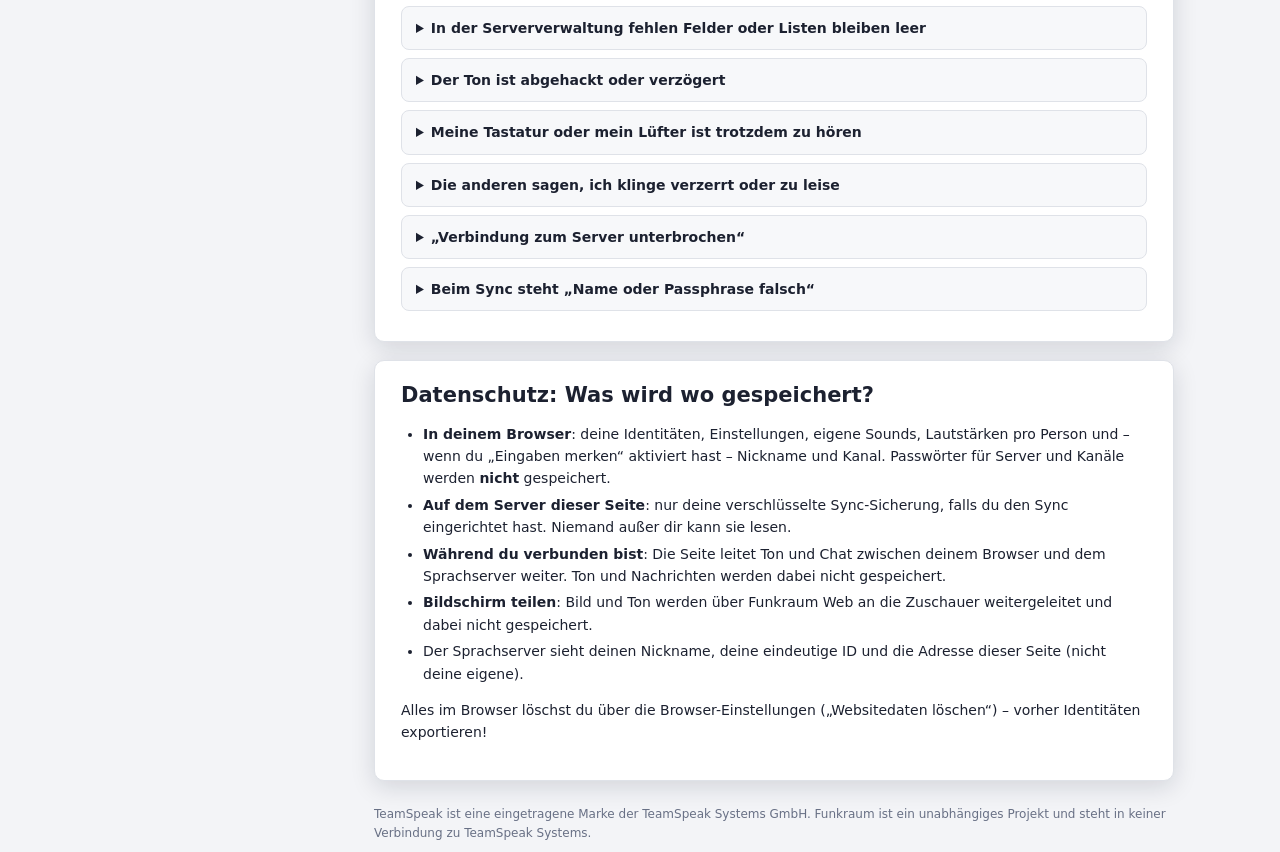
==== commit 9f7568aa: "Bildschirm teilen: Bild passt sich an, Ton nachträglich, schönere Auswahl - Das Bild passt immer vol" ====
--- a/web/help.html
+++ b/web/help.html
@@ -307,9 +307,10 @@
       <p class="lead">Zeig den anderen in deinem Kanal deinen Bildschirm, ein Fenster oder einen Browser-Tab – auf Wunsch mit Ton. Das Bild läuft nicht über den TeamSpeak-Server, sondern über Funkraum Web; es klappt deshalb auf jedem Server.</p>
       <ol class="steps">
         <li>Klicke oben in der Leiste auf das Symbol <strong>Bildschirm teilen</strong> (Monitor).</li>
-        <li>Wähle Auflösung und Bildrate und ob der <strong>Ton</strong> mit soll. Dann auf <strong>Bildschirm wählen…</strong> klicken.</li>
-        <li>Der Browser fragt, was du teilen möchtest: ganzer Bildschirm, ein Fenster oder ein Tab. Für Ton dort <strong>„Ton teilen“</strong> bzw. „Systemaudio teilen“ anhaken.</li>
+        <li>Wähle, was du teilen möchtest (<strong>ganzer Bildschirm</strong>, <strong>Fenster</strong> oder <strong>Browser-Tab</strong>), die Qualität (<em>Text &amp; Folien</em>, <em>Standard</em> oder <em>Flüssig</em>) und ob der <strong>Ton</strong> mit soll. Dann auf <strong>Bildschirm wählen…</strong> klicken.</li>
+        <li>Jetzt zeigt der Browser sein eigenes Auswahlfenster mit allen Bildschirmen und Fenstern. Für Ton dort <strong>„Systemaudio teilen“</strong> bzw. „Tab-Audio teilen“ anhaken.</li>
         <li>Oben über dem Chat steht jetzt <strong>„Du teilst deinen Bildschirm“</strong> mit der Zahl der Zuschauer. Dort schaltest du den <strong>Ton an und aus</strong>, kopierst einen Link oder beendest die Übertragung.</li>
+        <li><strong>Ton vergessen?</strong> Klicke auf <strong>„Ton hinzufügen…“</strong> – die Übertragung läuft weiter. Wähle <em>System- oder Tab-Ton</em> (der Browser fragt dann noch einmal, dein Bild bleibt) oder ein <em>Audiogerät</em> wie Stereomix oder VB-Cable.</li>
       </ol>
       <h3>Zuschauen</h3>
       <ul>
@@ -322,7 +323,8 @@
       <h3>Was geht wo?</h3>
       <ul>
         <li><strong>Teilen</strong> geht in Chrome, Edge, Opera, Firefox und Safari auf dem Computer. Auf Handys und Tablets lassen die Browser das nicht zu – <strong>zuschauen</strong> geht dort aber.</li>
-        <li><strong>Ton mitschicken</strong> können nur Chrome, Edge und Opera (bei einem Tab dessen Ton, unter Windows auch den ganzen Systemton) sowie die Desktop-App unter Windows. Deine Stimme aus dem Sprachchat wird dabei nicht mit übertragen.</li>
+        <li><strong>Ton des Bildschirms</strong> können Chrome, Edge und Opera mitschicken (bei einem Tab dessen Ton, unter Windows auch den ganzen Systemton) sowie die Desktop-App unter Windows. Einzelne Fenster haben dort keinen eigenen Ton – dann „Ganzer Bildschirm“ mit Systemaudio oder ein Audiogerät wählen. <strong>Firefox und Safari</strong> können Ton nur von einem <em>Audiogerät</em> schicken (z. B. Stereomix unter Windows, BlackHole auf dem Mac). Deine Stimme aus dem Sprachchat wird nicht mit übertragen.</li>
+        <li><strong>Fenster fehlt in der Auswahl?</strong> Die Liste stellt der Browser bzw. das System zusammen. Minimierte Fenster, Fenster auf anderen virtuellen Desktops und manche Programme, die als Administrator laufen, erscheinen dort nicht. Fenster wiederherstellen und neu auswählen – oder „Ganzer Bildschirm“ nehmen.</li>
         <li><strong>In der Desktop-App</strong> trägst du einmal unter <em>Einstellungen → Bildschirm teilen</em> die Adresse einer Funkraum-Web-Brücke ein (z. B. <code>ts.example.com</code>). Wer im selben Kanal ist und dieselbe Brücke nutzt, sieht deinen Bildschirm – egal, auf welchem TeamSpeak-Server ihr seid. Kann die App den Bildschirm auf deinem System nicht selbst aufnehmen (manche macOS- und Linux-Versionen), öffnet sie dafür deinen Browser.</li>
       </ul>
       <div class="tip"><strong>Ruckelt es?</strong>Wähle beim Start eine kleinere Auflösung oder 15 Bilder/s. Für Text und Folien reichen 5 Bilder/s – das spart viel Datenvolumen.</div>
--- a/web/style.css
+++ b/web/style.css
@@ -500,8 +500,9 @@
 .screen-btn:hover { background: rgba(255, 255, 255, .12); }
 .screen-btn svg { width: 17px; height: 17px; }
 .screen-btn.off { color: #ff8d8d; }
-.screen-body { position: relative; flex: 1; min-height: 0; display: grid; place-items: center; cursor: zoom-in; }
-.screen-canvas { width: 100%; height: 100%; object-fit: contain; display: block; }
+/* The picture always fits completely into the tile (any size, any aspect ratio). */
+.screen-body { position: relative; flex: 1 1 0; min-height: 0; min-width: 0; overflow: hidden; cursor: zoom-in; }
+.screen-canvas { position: absolute; inset: 0; width: 100%; height: 100%; object-fit: contain; display: block; }
 .screen-msg { position: absolute; inset: 0; display: grid; place-items: center; padding: 16px; text-align: center; color: #c9cfdb; font-size: 14px; }
 .screen-msg[hidden] { display: none; }
 .screen-tile:fullscreen { border-radius: 0; }
@@ -510,6 +511,46 @@
 .node .tag.screen-tag.on { background: var(--accent); color: var(--accent-text); }
 .node .tag.screen-tag svg { width: 13px; height: 13px; }
 .share-form label { display: block; }
+.share-form { display: flex; flex-direction: column; gap: 14px; }
+.share-section { display: flex; flex-direction: column; gap: 8px; }
+.share-label { font-weight: 600; font-size: 13px; }
+.share-choices { display: grid; grid-template-columns: repeat(auto-fit, minmax(140px, 1fr)); gap: 8px; }
+.share-form label.share-choice {
+  position: relative; display: flex; flex-direction: column; align-items: center; justify-content: center; gap: 4px; margin: 0;
+  padding: 14px 10px 12px; border: 1.5px solid var(--border); border-radius: 12px; background: var(--panel-2);
+  text-align: center; cursor: pointer; font-weight: 400; transition: border-color .12s, background .12s;
+}
+.share-form label.share-choice:hover { border-color: color-mix(in srgb, var(--accent) 55%, var(--border)); }
+.share-form label.share-choice.checked { border-color: var(--accent); background: color-mix(in srgb, var(--accent) 10%, var(--panel)); box-shadow: 0 0 0 3px color-mix(in srgb, var(--accent) 18%, transparent); }
+.share-choice input { position: absolute; opacity: 0; pointer-events: none; }
+.share-choice:has(input:focus-visible) { outline: 2px solid var(--accent); outline-offset: 2px; }
+.share-choice-ico { width: 30px; height: 30px; color: var(--muted); display: inline-grid; flex: none; }
+.share-choice-ico svg { width: 30px; height: 30px; }
+.share-choice.checked .share-choice-ico { color: var(--accent); }
+.share-choice strong { font-size: 14px; }
+.share-choice-hint { font-size: 12px; color: var(--muted); line-height: 1.35; }
+.share-fine summary { font-size: 13px; }
+.share-fine-row { display: grid; grid-template-columns: 1fr 1fr; gap: 8px; margin-top: 8px; }
+.share-form label.share-toggle {
+  display: flex; align-items: center; gap: 12px; margin: 0; padding: 12px; border: 1.5px solid var(--border); border-radius: 12px;
+  background: var(--panel-2); cursor: pointer; font-weight: 400;
+}
+.share-toggle .share-choice-ico { width: 26px; height: 26px; }
+.share-toggle .share-choice-ico svg { width: 26px; height: 26px; }
+.share-toggle-text { flex: 1; display: flex; flex-direction: column; gap: 2px; }
+.share-toggle.disabled { opacity: .6; cursor: default; }
+input.switch {
+  appearance: none; -webkit-appearance: none; flex: none; width: 42px; height: 24px; margin: 0; padding: 0; border-radius: 999px;
+  background: var(--border); border: none; position: relative; cursor: pointer; transition: background .15s;
+}
+input.switch::after { content: ''; position: absolute; top: 3px; left: 3px; width: 18px; height: 18px; border-radius: 50%; background: #fff; box-shadow: 0 1px 3px rgba(0,0,0,.3); transition: transform .15s; }
+input.switch:checked { background: var(--accent); }
+input.switch:checked::after { transform: translateX(18px); }
+input.switch:disabled { cursor: default; }
+.share-note { margin: 0; font-size: 12px; color: var(--muted); line-height: 1.45; }
+.share-device select { margin-top: 4px; }
+.sp-audio { margin-top: 14px; padding-top: 12px; border-top: 1px solid var(--border); display: flex; flex-direction: column; gap: 10px; }
+.sp-audio h3 { margin: 0; }
 body.screen-page { display: flex; flex-direction: column; height: 100%; }
 .sp-main { flex: 1; min-height: 0; display: flex; flex-direction: column; gap: 10px; padding: 12px; }
 .sp-card { padding: 16px; max-width: 620px; }
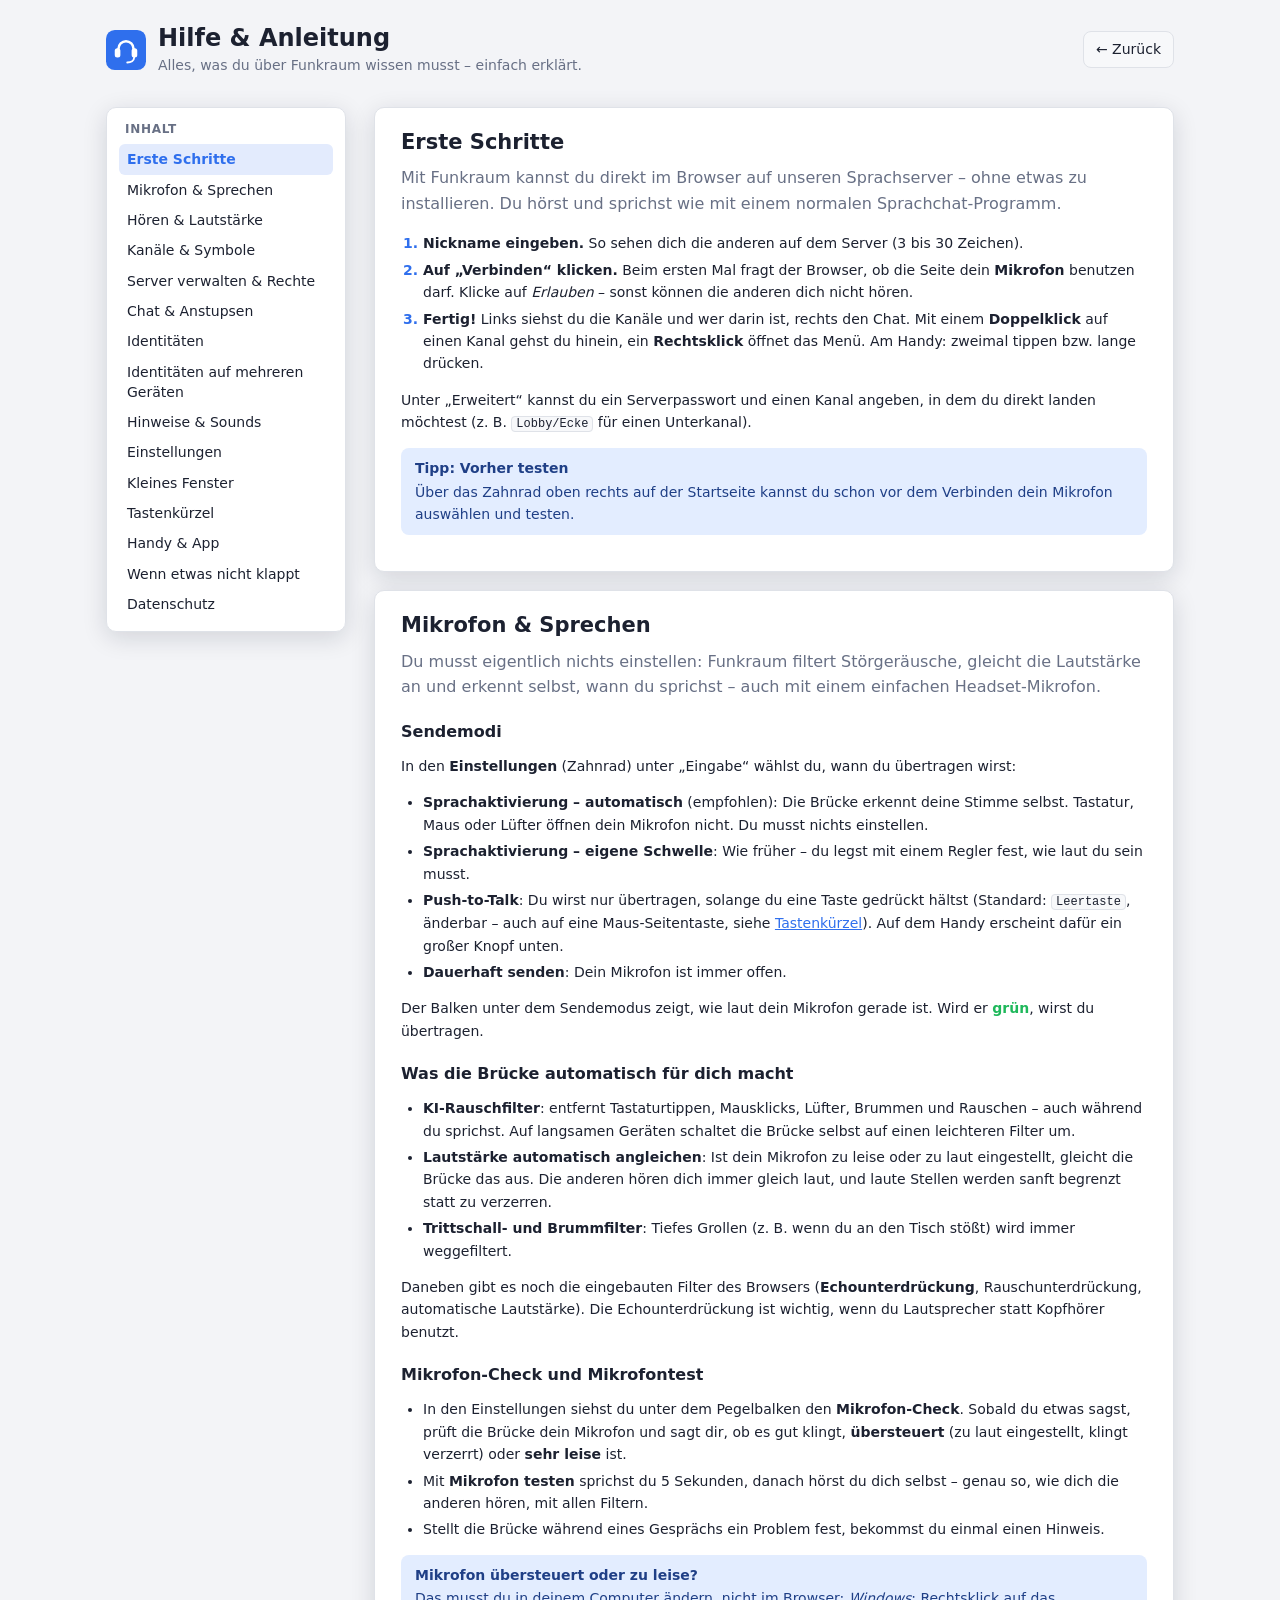
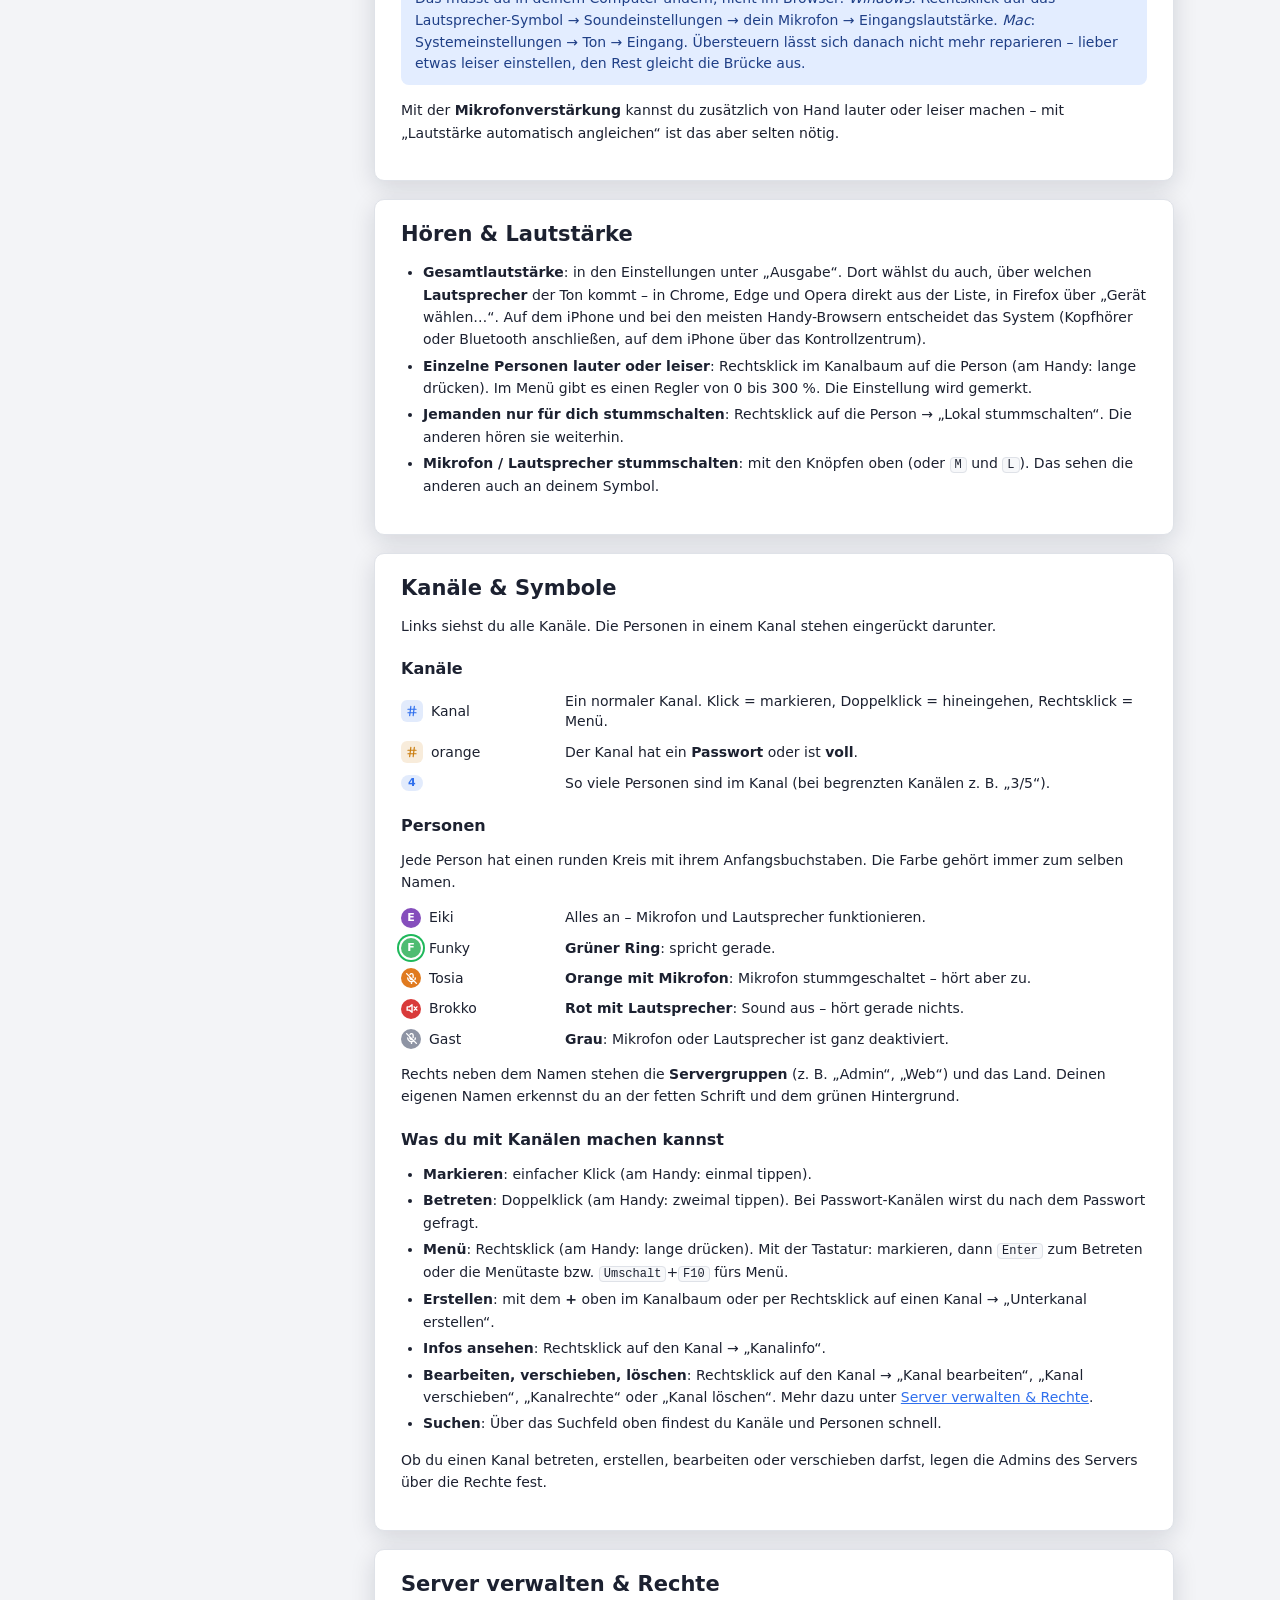
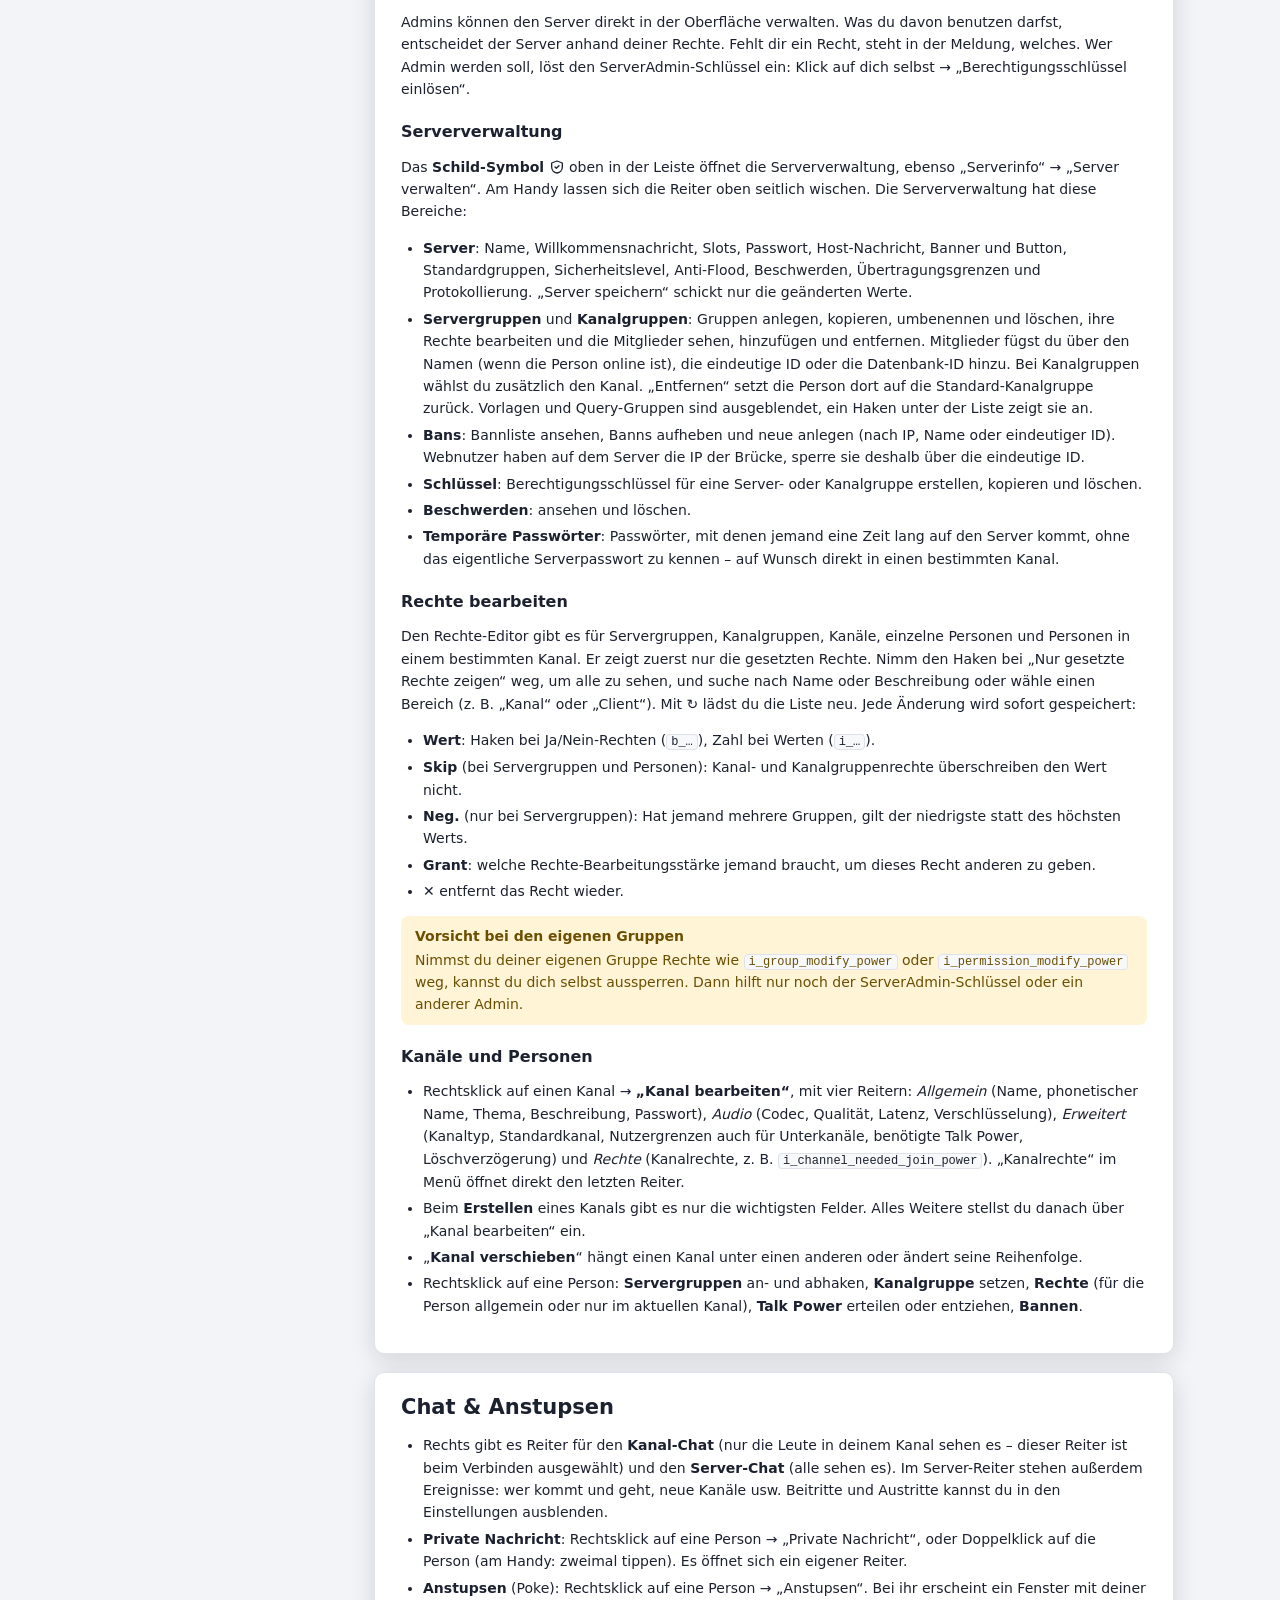
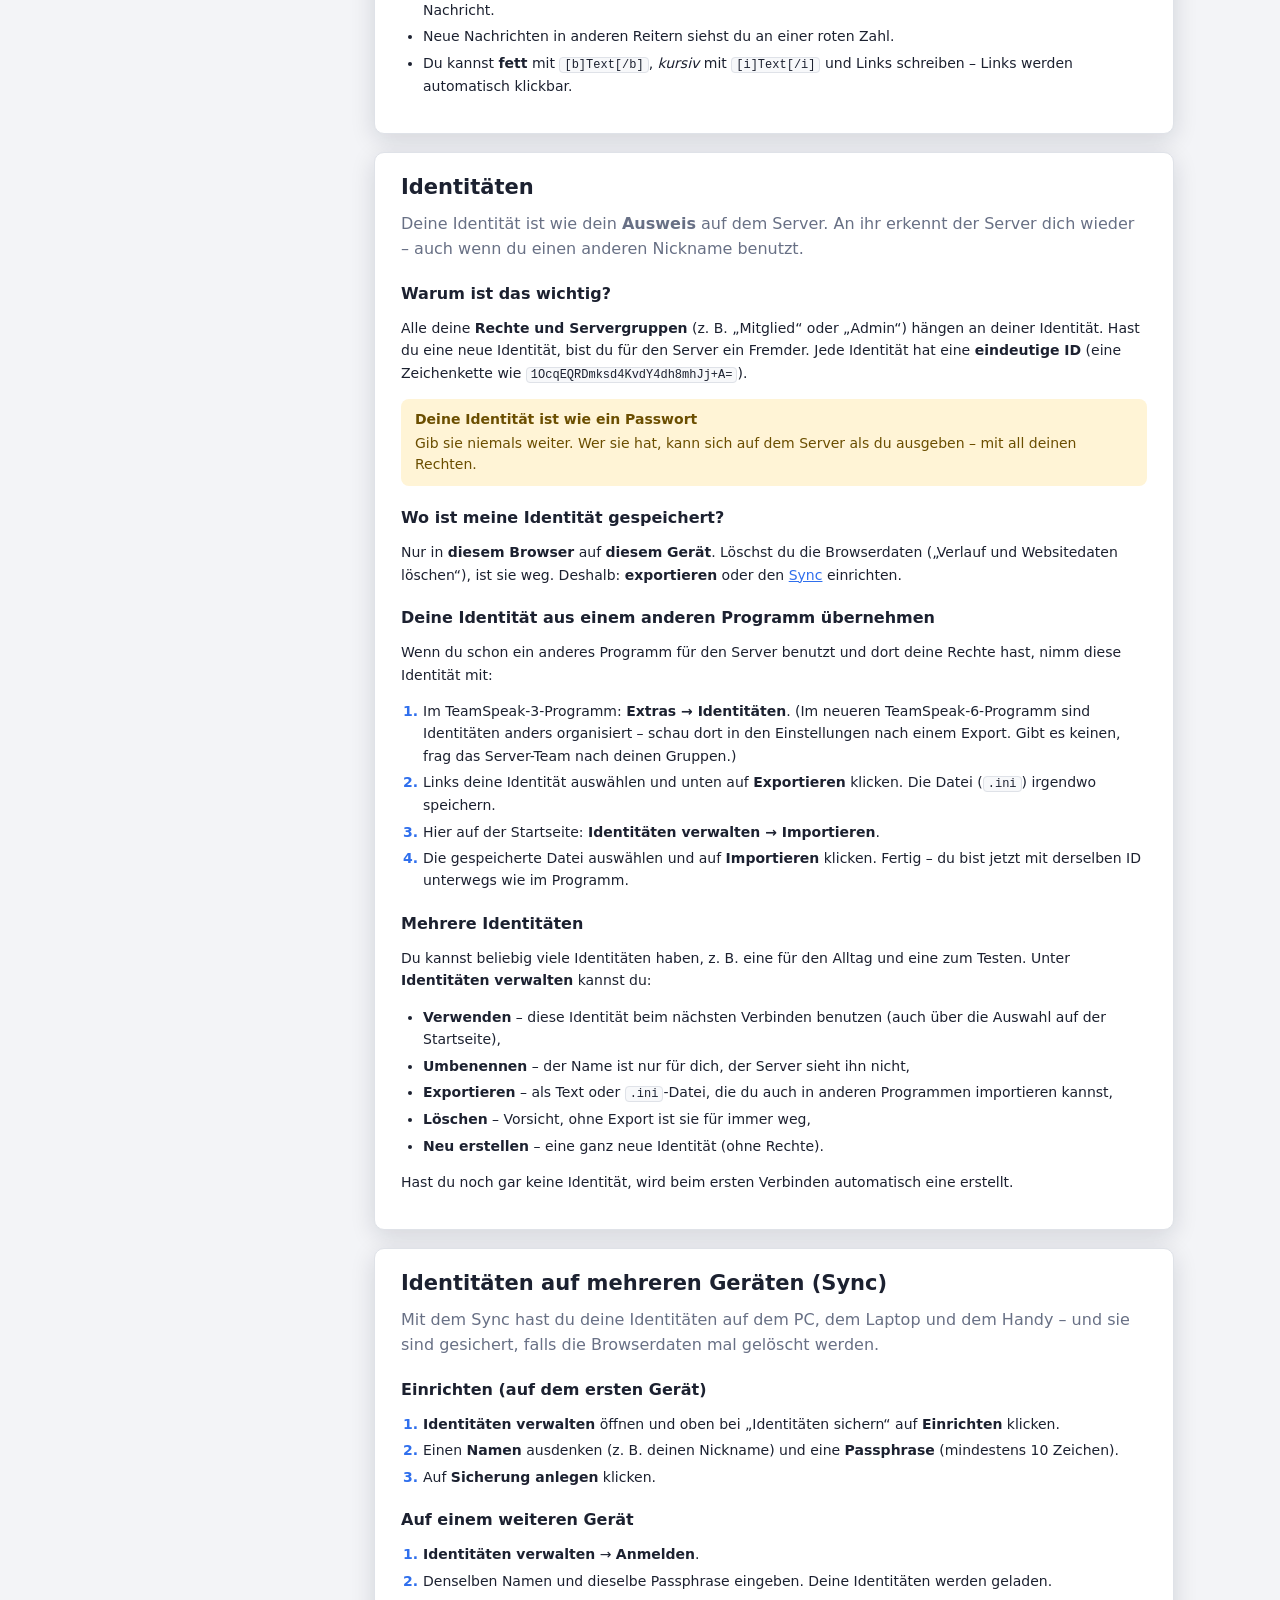
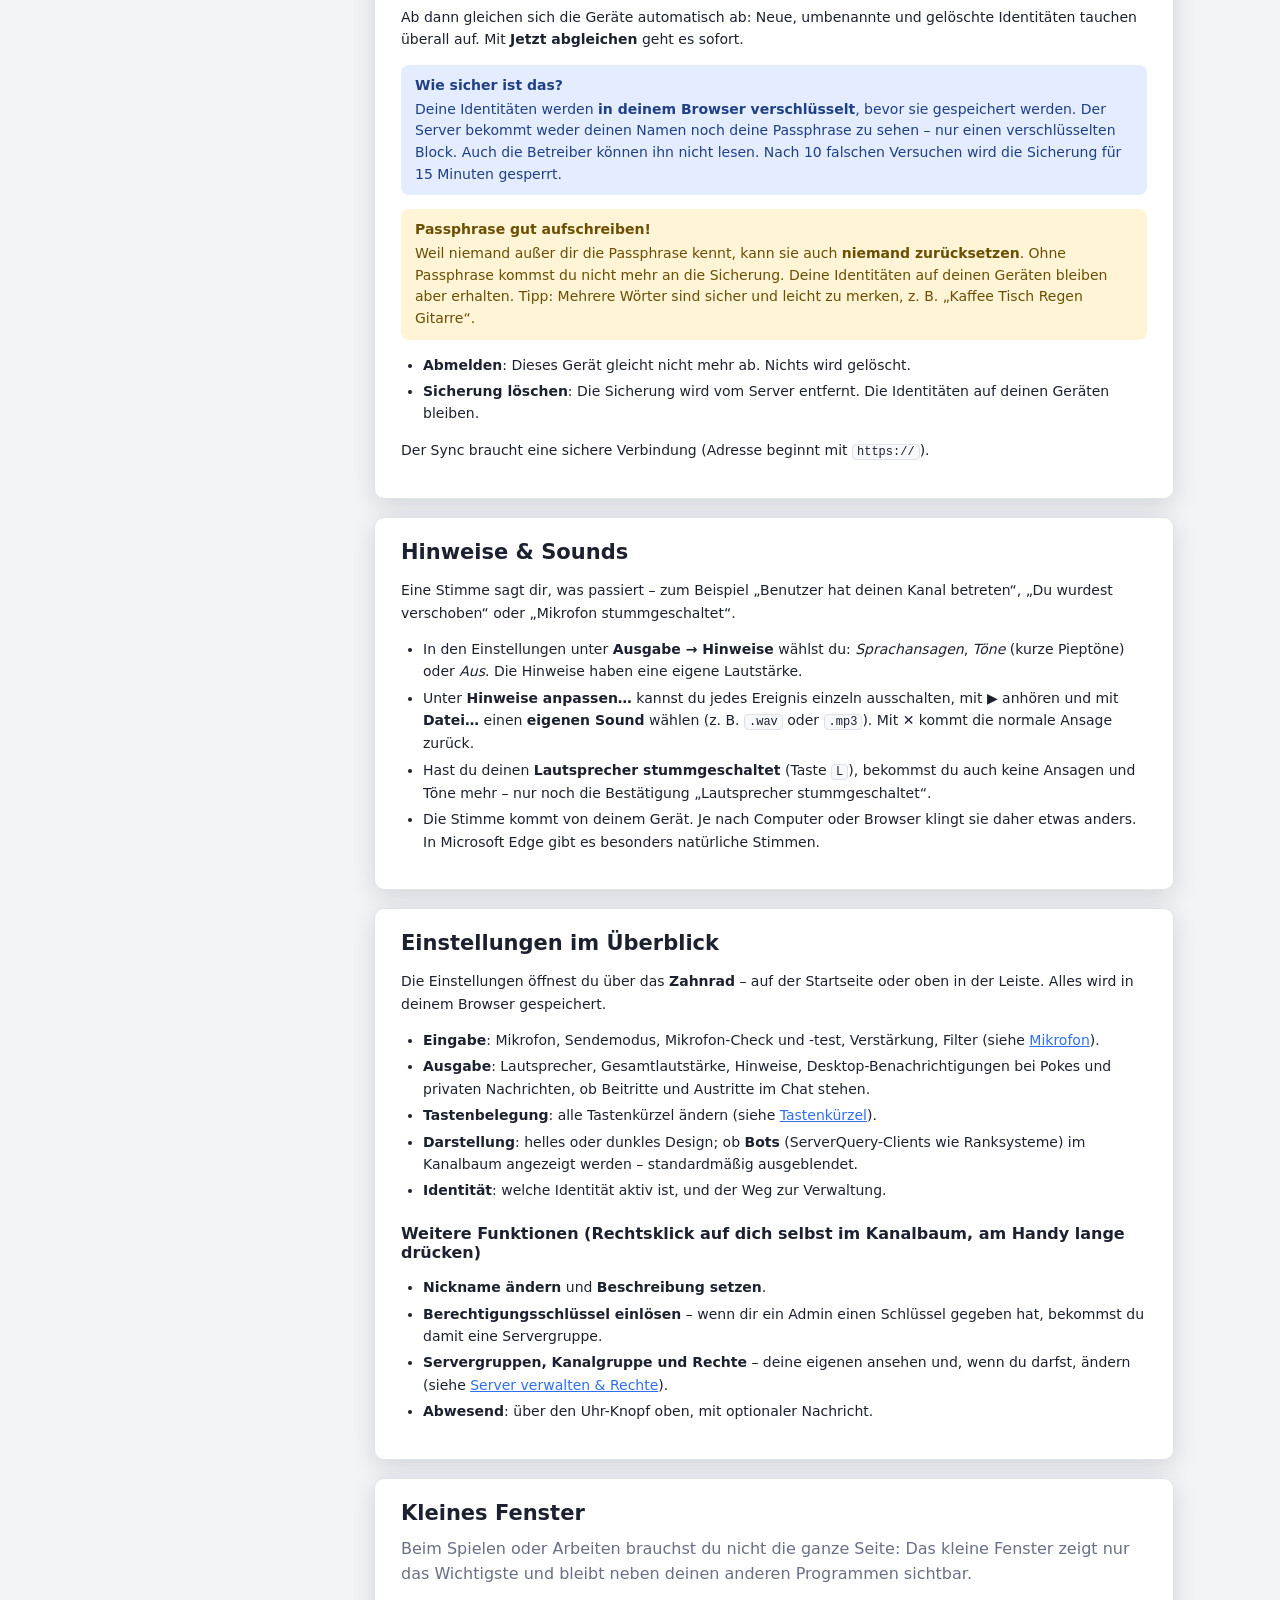
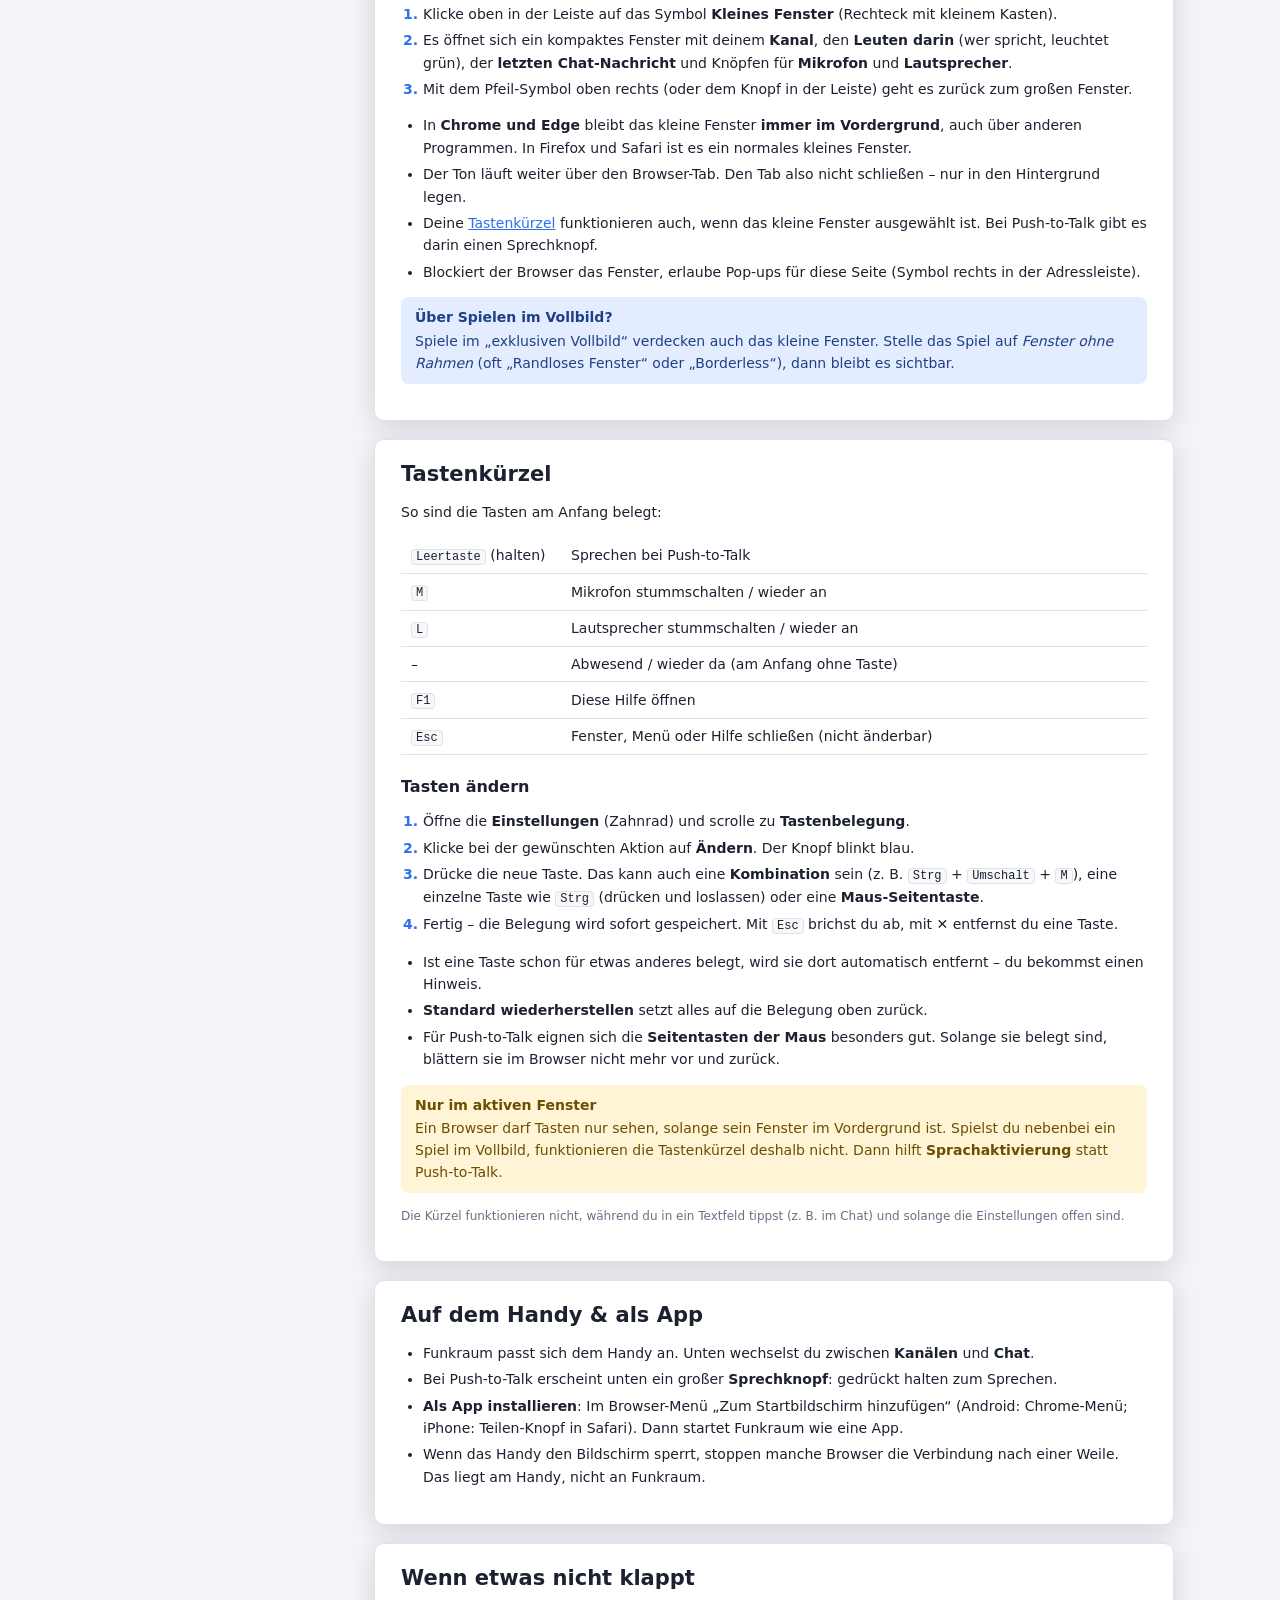
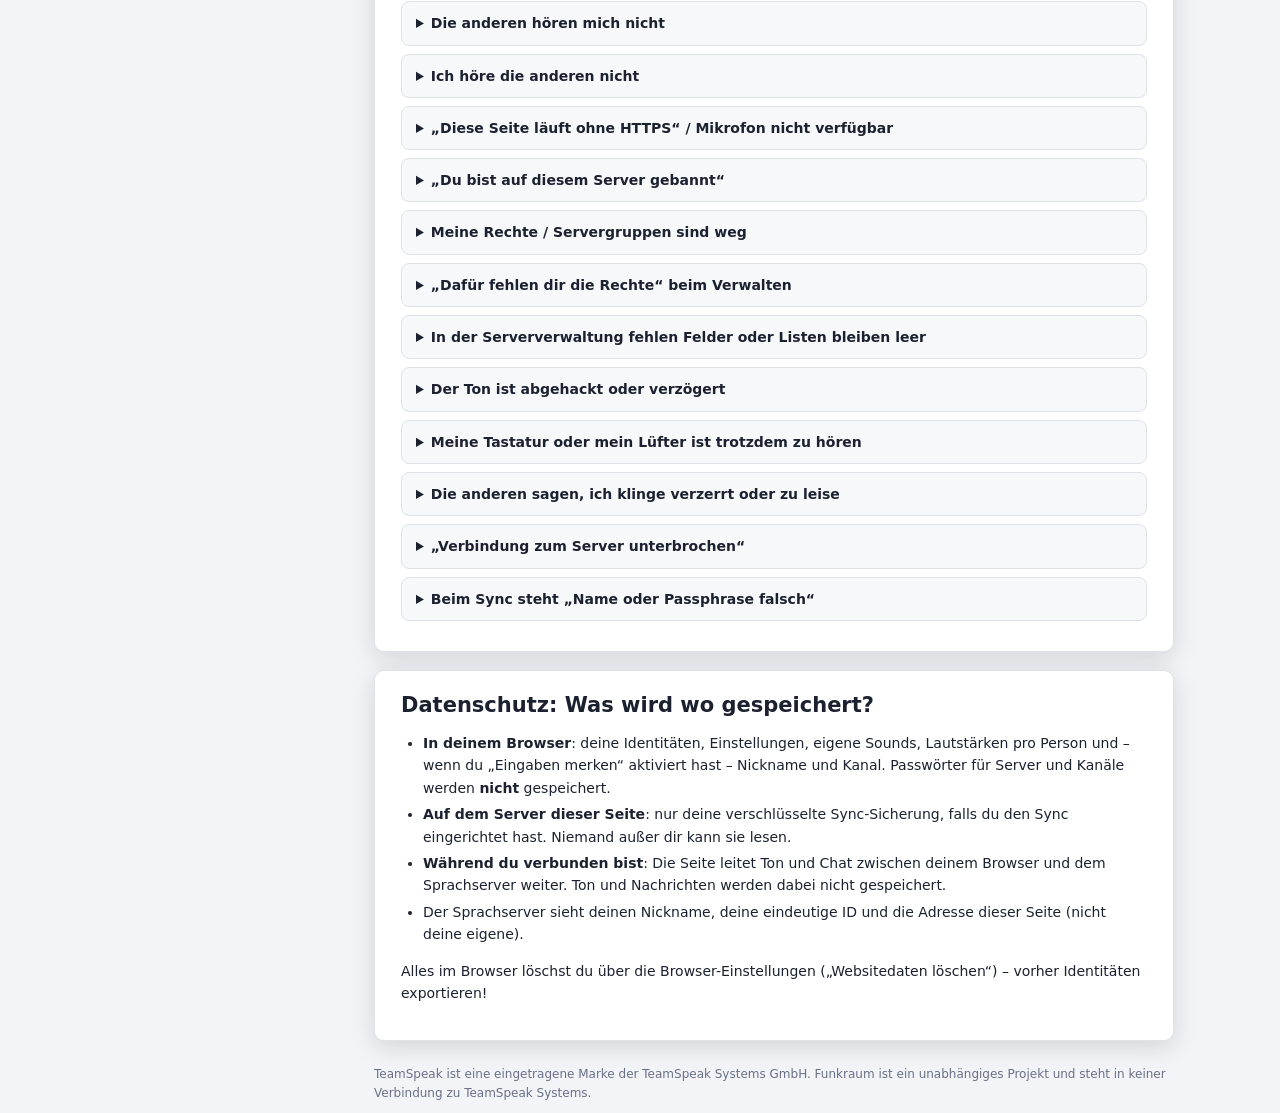
==== commit ec564524: "Bildschirm teilen wieder entfernt Nimmt die Bildschirmübertragung komplett zurück (Revert von f143ba" ====
--- a/web/help.html
+++ b/web/help.html
@@ -83,7 +83,6 @@
       <a href="#sync">Identitäten auf mehreren Geräten</a>
       <a href="#hinweise">Hinweise &amp; Sounds</a>
       <a href="#einstellungen">Einstellungen</a>
-      <a href="#bildschirm">Bildschirm teilen</a>
       <a href="#mini">Kleines Fenster</a>
       <a href="#tasten">Tastenkürzel</a>
       <a href="#handy">Handy &amp; App</a>
@@ -302,34 +301,6 @@
       </ul>
     </section>
 
-    <section class="card" id="bildschirm">
-      <h2>Bildschirm teilen</h2>
-      <p class="lead">Zeig den anderen in deinem Kanal deinen Bildschirm, ein Fenster oder einen Browser-Tab – auf Wunsch mit Ton. Das Bild läuft nicht über den TeamSpeak-Server, sondern über Funkraum Web; es klappt deshalb auf jedem Server.</p>
-      <ol class="steps">
-        <li>Klicke oben in der Leiste auf das Symbol <strong>Bildschirm teilen</strong> (Monitor).</li>
-        <li>Wähle, was du teilen möchtest (<strong>ganzer Bildschirm</strong>, <strong>Fenster</strong> oder <strong>Browser-Tab</strong>), die Qualität (<em>Text &amp; Folien</em>, <em>Standard</em> oder <em>Flüssig</em>) und ob der <strong>Ton</strong> mit soll. Dann auf <strong>Bildschirm wählen…</strong> klicken.</li>
-        <li>Jetzt zeigt der Browser sein eigenes Auswahlfenster mit allen Bildschirmen und Fenstern. Für Ton dort <strong>„Systemaudio teilen“</strong> bzw. „Tab-Audio teilen“ anhaken.</li>
-        <li>Oben über dem Chat steht jetzt <strong>„Du teilst deinen Bildschirm“</strong> mit der Zahl der Zuschauer. Dort schaltest du den <strong>Ton an und aus</strong>, kopierst einen Link oder beendest die Übertragung.</li>
-        <li><strong>Ton vergessen?</strong> Klicke auf <strong>„Ton hinzufügen…“</strong> – die Übertragung läuft weiter. Wähle <em>System- oder Tab-Ton</em> (der Browser fragt dann noch einmal, dein Bild bleibt) oder ein <em>Audiogerät</em> wie Stereomix oder VB-Cable.</li>
-      </ol>
-      <h3>Zuschauen</h3>
-      <ul>
-        <li>Teilt jemand in deinem Kanal, erscheint oben über dem Chat <strong>„… teilt den Bildschirm – Ansehen“</strong>, und im Kanalbaum steht neben dem Namen ein kleiner Monitor. Ein Klick darauf öffnet das Bild.</li>
-        <li>Doppelklick aufs Bild oder das Symbol mit den vier Ecken: <strong>Vollbild</strong>. Mit dem Lautsprecher-Symbol und dem Regler stellst du den Ton der Übertragung ein. Das ✕ schließt das Bild nur bei dir.</li>
-        <li>Teilen mehrere Leute gleichzeitig, kannst du mehrere Bildschirme nebeneinander ansehen. Die Fläche lässt sich an der unteren rechten Ecke größer und kleiner ziehen.</li>
-        <li>Wechselst du den Kanal, siehst du die Bildschirme im neuen Kanal. Wer selbst teilt und den Kanal wechselt, nimmt seine Übertragung mit.</li>
-        <li><strong>Ohne Funkraum zuschauen</strong>, z. B. mit dem TeamSpeak-Programm: Wer teilt, klickt auf <strong>„Link kopieren“</strong> und schickt den Link in den Chat. Der Link öffnet die Bildschirme des Kanals im Browser. Gib ihn nur Leuten, die zuschauen dürfen.</li>
-      </ul>
-      <h3>Was geht wo?</h3>
-      <ul>
-        <li><strong>Teilen</strong> geht in Chrome, Edge, Opera, Firefox und Safari auf dem Computer. Auf Handys und Tablets lassen die Browser das nicht zu – <strong>zuschauen</strong> geht dort aber.</li>
-        <li><strong>Ton des Bildschirms</strong> können Chrome, Edge und Opera mitschicken (bei einem Tab dessen Ton, unter Windows auch den ganzen Systemton) sowie die Desktop-App unter Windows. Einzelne Fenster haben dort keinen eigenen Ton – dann „Ganzer Bildschirm“ mit Systemaudio oder ein Audiogerät wählen. <strong>Firefox und Safari</strong> können Ton nur von einem <em>Audiogerät</em> schicken (z. B. Stereomix unter Windows, BlackHole auf dem Mac). Deine Stimme aus dem Sprachchat wird nicht mit übertragen.</li>
-        <li><strong>Fenster fehlt in der Auswahl?</strong> Die Liste stellt der Browser bzw. das System zusammen. Minimierte Fenster, Fenster auf anderen virtuellen Desktops und manche Programme, die als Administrator laufen, erscheinen dort nicht. Fenster wiederherstellen und neu auswählen – oder „Ganzer Bildschirm“ nehmen.</li>
-        <li><strong>In der Desktop-App</strong> trägst du einmal unter <em>Einstellungen → Bildschirm teilen</em> die Adresse einer Funkraum-Web-Brücke ein (z. B. <code>ts.example.com</code>). Wer im selben Kanal ist und dieselbe Brücke nutzt, sieht deinen Bildschirm – egal, auf welchem TeamSpeak-Server ihr seid. Kann die App den Bildschirm auf deinem System nicht selbst aufnehmen (manche macOS- und Linux-Versionen), öffnet sie dafür deinen Browser.</li>
-      </ul>
-      <div class="tip"><strong>Ruckelt es?</strong>Wähle beim Start eine kleinere Auflösung oder 15 Bilder/s. Für Text und Folien reichen 5 Bilder/s – das spart viel Datenvolumen.</div>
-    </section>
-
     <section class="card" id="mini">
       <h2>Kleines Fenster</h2>
       <p class="lead">Beim Spielen oder Arbeiten brauchst du nicht die ganze Seite: Das kleine Fenster zeigt nur das Wichtigste und bleibt neben deinen anderen Programmen sichtbar.</p>
@@ -444,7 +415,6 @@
         <li><strong>In deinem Browser</strong>: deine Identitäten, Einstellungen, eigene Sounds, Lautstärken pro Person und – wenn du „Eingaben merken“ aktiviert hast – Nickname und Kanal. Passwörter für Server und Kanäle werden <strong>nicht</strong> gespeichert.</li>
         <li><strong>Auf dem Server dieser Seite</strong>: nur deine verschlüsselte Sync-Sicherung, falls du den Sync eingerichtet hast. Niemand außer dir kann sie lesen.</li>
         <li><strong>Während du verbunden bist</strong>: Die Seite leitet Ton und Chat zwischen deinem Browser und dem Sprachserver weiter. Ton und Nachrichten werden dabei nicht gespeichert.</li>
-        <li><strong>Bildschirm teilen</strong>: Bild und Ton werden über Funkraum Web an die Zuschauer weitergeleitet und dabei nicht gespeichert.</li>
         <li>Der Sprachserver sieht deinen Nickname, deine eindeutige ID und die Adresse dieser Seite (nicht deine eigene).</li>
       </ul>
       <p>Alles im Browser löschst du über die Browser-Einstellungen („Websitedaten löschen“) – vorher Identitäten exportieren!</p>
--- a/web/style.css
+++ b/web/style.css
@@ -470,95 +470,3 @@
 #update-bar.error { border-left-color: var(--danger); }
 #update-bar .update-text { flex: 1 1 260px; }
 #update-bar .update-buttons { display: flex; gap: 8px; flex-wrap: wrap; }
-
-/* ---------- Screen sharing ---------- */
-.screen-bar { display: flex; flex-wrap: wrap; gap: 6px; padding: 6px 8px; background: var(--panel); border-bottom: 1px solid var(--border); }
-.screen-chip { display: inline-flex; align-items: center; gap: 8px; padding: 4px 6px 4px 10px; border-radius: 999px; background: var(--select); font-size: 13px; max-width: 100%; flex-wrap: wrap; }
-.screen-chip.own { background: color-mix(in srgb, var(--danger) 13%, var(--panel)); }
-.screen-chip .ico { width: 16px; height: 16px; display: inline-grid; color: var(--accent); flex: none; }
-.screen-chip.own .ico { color: var(--danger); }
-.screen-chip .ico svg { width: 16px; height: 16px; }
-.screen-chip button.small { padding: 3px 10px; font-size: 12px; border-radius: 999px; }
-.screen-chip button.on { color: var(--accent); border-color: var(--accent); }
-.screen-chip button.danger { color: var(--danger); }
-.screens {
-  flex: 0 0 auto; height: 56%; min-height: 140px; max-height: 85%; resize: vertical; overflow: hidden;
-  display: grid; grid-template-columns: repeat(auto-fit, minmax(260px, 1fr)); grid-auto-rows: 1fr; gap: 6px; padding: 6px;
-  background: var(--panel-2); border-bottom: 1px solid var(--border);
-}
-.screens[data-count="1"] { grid-template-columns: 1fr; }
-.screen-tile { position: relative; display: flex; flex-direction: column; min-height: 0; min-width: 0; background: #000; border-radius: 8px; overflow: hidden; }
-.screen-head { display: flex; align-items: center; gap: 6px; padding: 3px 6px 3px 10px; background: #15181f; color: #e8ebf2; font-size: 13px; min-height: 32px; }
-.screen-head .grow { flex: 1; }
-.screen-ico, .screen-ico svg { width: 16px; height: 16px; color: #8fb2ff; flex: none; }
-.screen-name { font-weight: 600; white-space: nowrap; overflow: hidden; text-overflow: ellipsis; min-width: 0; }
-.screen-size { color: #9aa3b5; font-size: 11px; white-space: nowrap; }
-.screen-audio { display: inline-flex; align-items: center; gap: 4px; }
-.screen-audio[hidden] { display: none; }
-.screen-vol { width: 80px; }
-.screen-btn { width: 28px; height: 28px; padding: 0; display: inline-grid; place-items: center; background: transparent; border-color: transparent; color: inherit; }
-.screen-btn:hover { background: rgba(255, 255, 255, .12); }
-.screen-btn svg { width: 17px; height: 17px; }
-.screen-btn.off { color: #ff8d8d; }
-/* The picture always fits completely into the tile (any size, any aspect ratio). */
-.screen-body { position: relative; flex: 1 1 0; min-height: 0; min-width: 0; overflow: hidden; cursor: zoom-in; }
-.screen-canvas { position: absolute; inset: 0; width: 100%; height: 100%; object-fit: contain; display: block; }
-.screen-msg { position: absolute; inset: 0; display: grid; place-items: center; padding: 16px; text-align: center; color: #c9cfdb; font-size: 14px; }
-.screen-msg[hidden] { display: none; }
-.screen-tile:fullscreen { border-radius: 0; }
-.screen-tile:fullscreen .screen-body { cursor: zoom-out; }
-.node .tag.screen-tag { display: inline-grid; place-items: center; padding: 1px 4px; color: var(--accent); border-color: color-mix(in srgb, var(--accent) 45%, transparent); cursor: pointer; }
-.node .tag.screen-tag.on { background: var(--accent); color: var(--accent-text); }
-.node .tag.screen-tag svg { width: 13px; height: 13px; }
-.share-form label { display: block; }
-.share-form { display: flex; flex-direction: column; gap: 14px; }
-.share-section { display: flex; flex-direction: column; gap: 8px; }
-.share-label { font-weight: 600; font-size: 13px; }
-.share-choices { display: grid; grid-template-columns: repeat(auto-fit, minmax(140px, 1fr)); gap: 8px; }
-.share-form label.share-choice {
-  position: relative; display: flex; flex-direction: column; align-items: center; justify-content: center; gap: 4px; margin: 0;
-  padding: 14px 10px 12px; border: 1.5px solid var(--border); border-radius: 12px; background: var(--panel-2);
-  text-align: center; cursor: pointer; font-weight: 400; transition: border-color .12s, background .12s;
-}
-.share-form label.share-choice:hover { border-color: color-mix(in srgb, var(--accent) 55%, var(--border)); }
-.share-form label.share-choice.checked { border-color: var(--accent); background: color-mix(in srgb, var(--accent) 10%, var(--panel)); box-shadow: 0 0 0 3px color-mix(in srgb, var(--accent) 18%, transparent); }
-.share-choice input { position: absolute; opacity: 0; pointer-events: none; }
-.share-choice:has(input:focus-visible) { outline: 2px solid var(--accent); outline-offset: 2px; }
-.share-choice-ico { width: 30px; height: 30px; color: var(--muted); display: inline-grid; flex: none; }
-.share-choice-ico svg { width: 30px; height: 30px; }
-.share-choice.checked .share-choice-ico { color: var(--accent); }
-.share-choice strong { font-size: 14px; }
-.share-choice-hint { font-size: 12px; color: var(--muted); line-height: 1.35; }
-.share-fine summary { font-size: 13px; }
-.share-fine-row { display: grid; grid-template-columns: 1fr 1fr; gap: 8px; margin-top: 8px; }
-.share-form label.share-toggle {
-  display: flex; align-items: center; gap: 12px; margin: 0; padding: 12px; border: 1.5px solid var(--border); border-radius: 12px;
-  background: var(--panel-2); cursor: pointer; font-weight: 400;
-}
-.share-toggle .share-choice-ico { width: 26px; height: 26px; }
-.share-toggle .share-choice-ico svg { width: 26px; height: 26px; }
-.share-toggle-text { flex: 1; display: flex; flex-direction: column; gap: 2px; }
-.share-toggle.disabled { opacity: .6; cursor: default; }
-input.switch {
-  appearance: none; -webkit-appearance: none; flex: none; width: 42px; height: 24px; margin: 0; padding: 0; border-radius: 999px;
-  background: var(--border); border: none; position: relative; cursor: pointer; transition: background .15s;
-}
-input.switch::after { content: ''; position: absolute; top: 3px; left: 3px; width: 18px; height: 18px; border-radius: 50%; background: #fff; box-shadow: 0 1px 3px rgba(0,0,0,.3); transition: transform .15s; }
-input.switch:checked { background: var(--accent); }
-input.switch:checked::after { transform: translateX(18px); }
-input.switch:disabled { cursor: default; }
-.share-note { margin: 0; font-size: 12px; color: var(--muted); line-height: 1.45; }
-.share-device select { margin-top: 4px; }
-.sp-audio { margin-top: 14px; padding-top: 12px; border-top: 1px solid var(--border); display: flex; flex-direction: column; gap: 10px; }
-.sp-audio h3 { margin: 0; }
-body.screen-page { display: flex; flex-direction: column; height: 100%; }
-.sp-main { flex: 1; min-height: 0; display: flex; flex-direction: column; gap: 10px; padding: 12px; }
-.sp-card { padding: 16px; max-width: 620px; }
-.sp-card h2 { margin: 0 0 6px; font-size: 18px; }
-.sp-main .screen-bar { border: 1px solid var(--border); border-radius: 10px; }
-.sp-screens { flex: 1; height: auto; max-height: none; resize: none; border: none; border-radius: 10px; }
-.sp-empty { text-align: center; margin: 40px 0; }
-@media (max-width: 760px) {
-  .screens { height: 42%; grid-template-columns: 1fr; }
-  .screen-vol { width: 60px; }
-}
